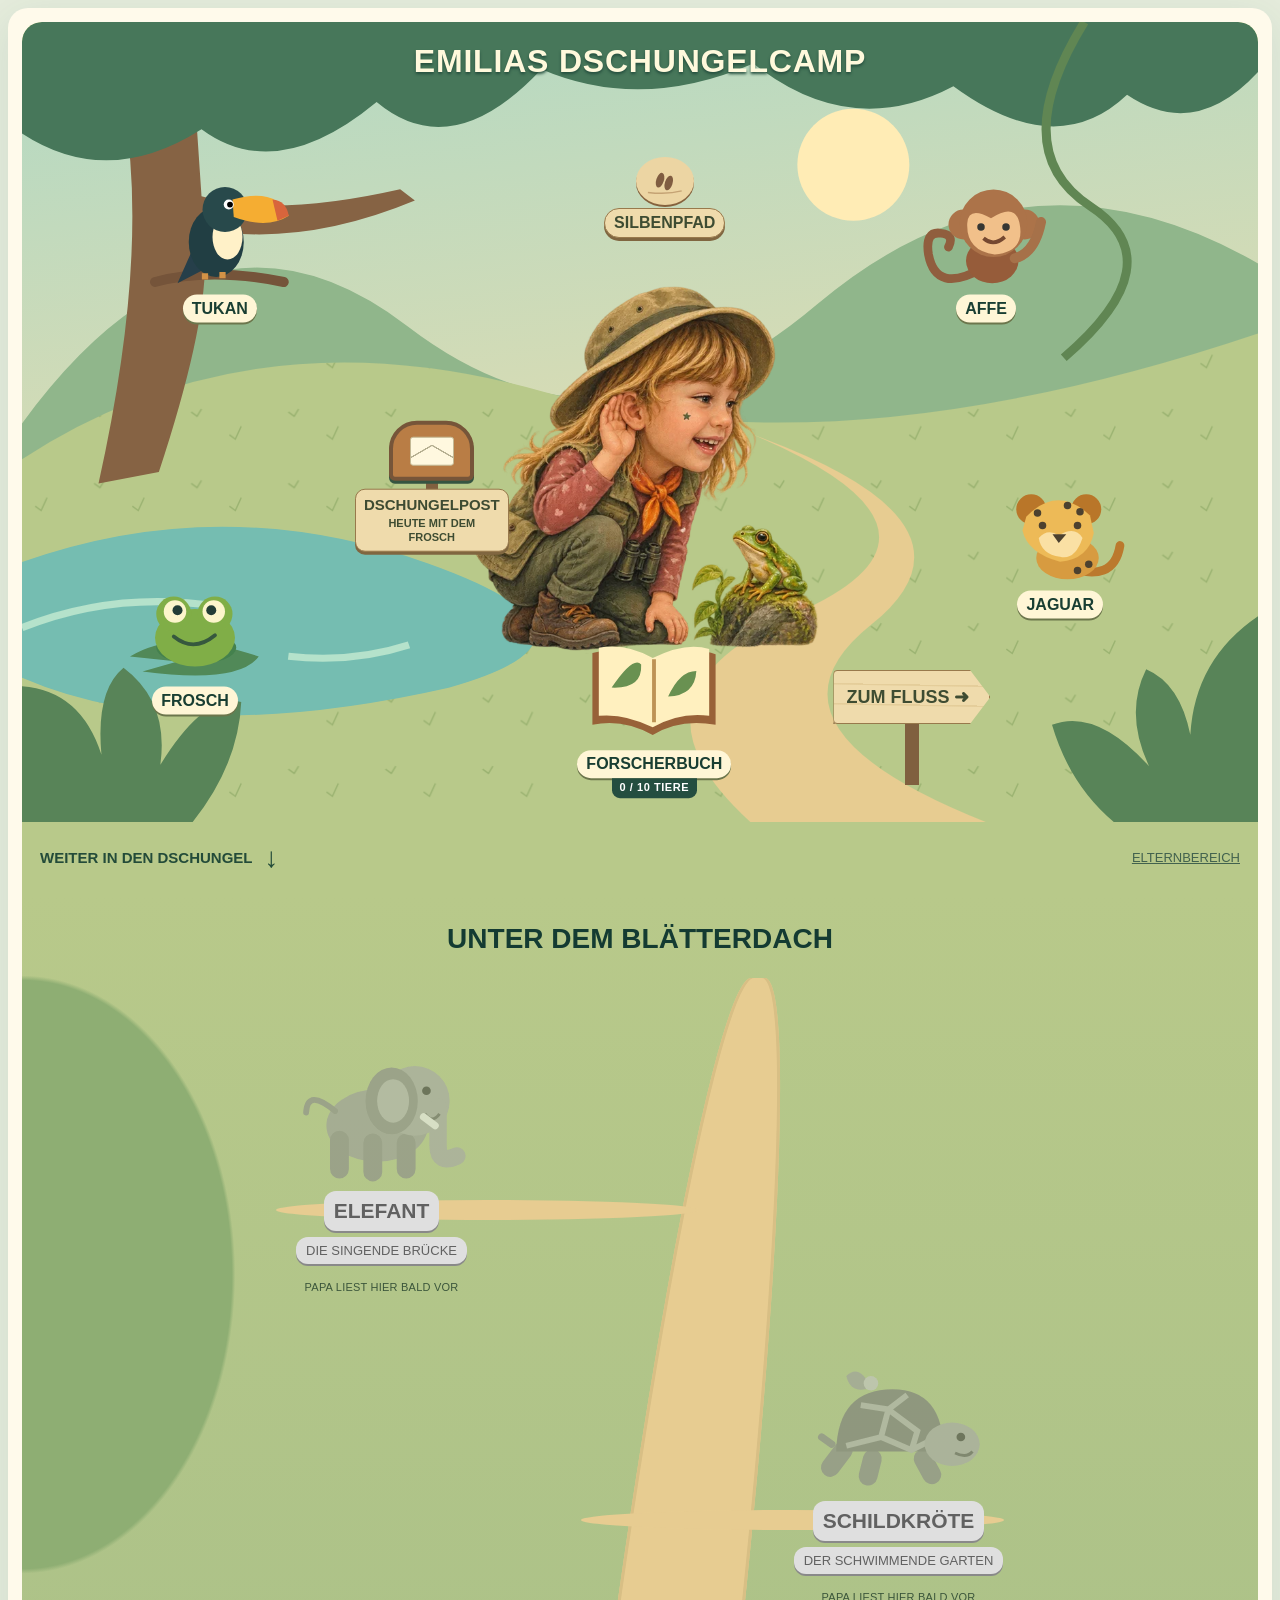
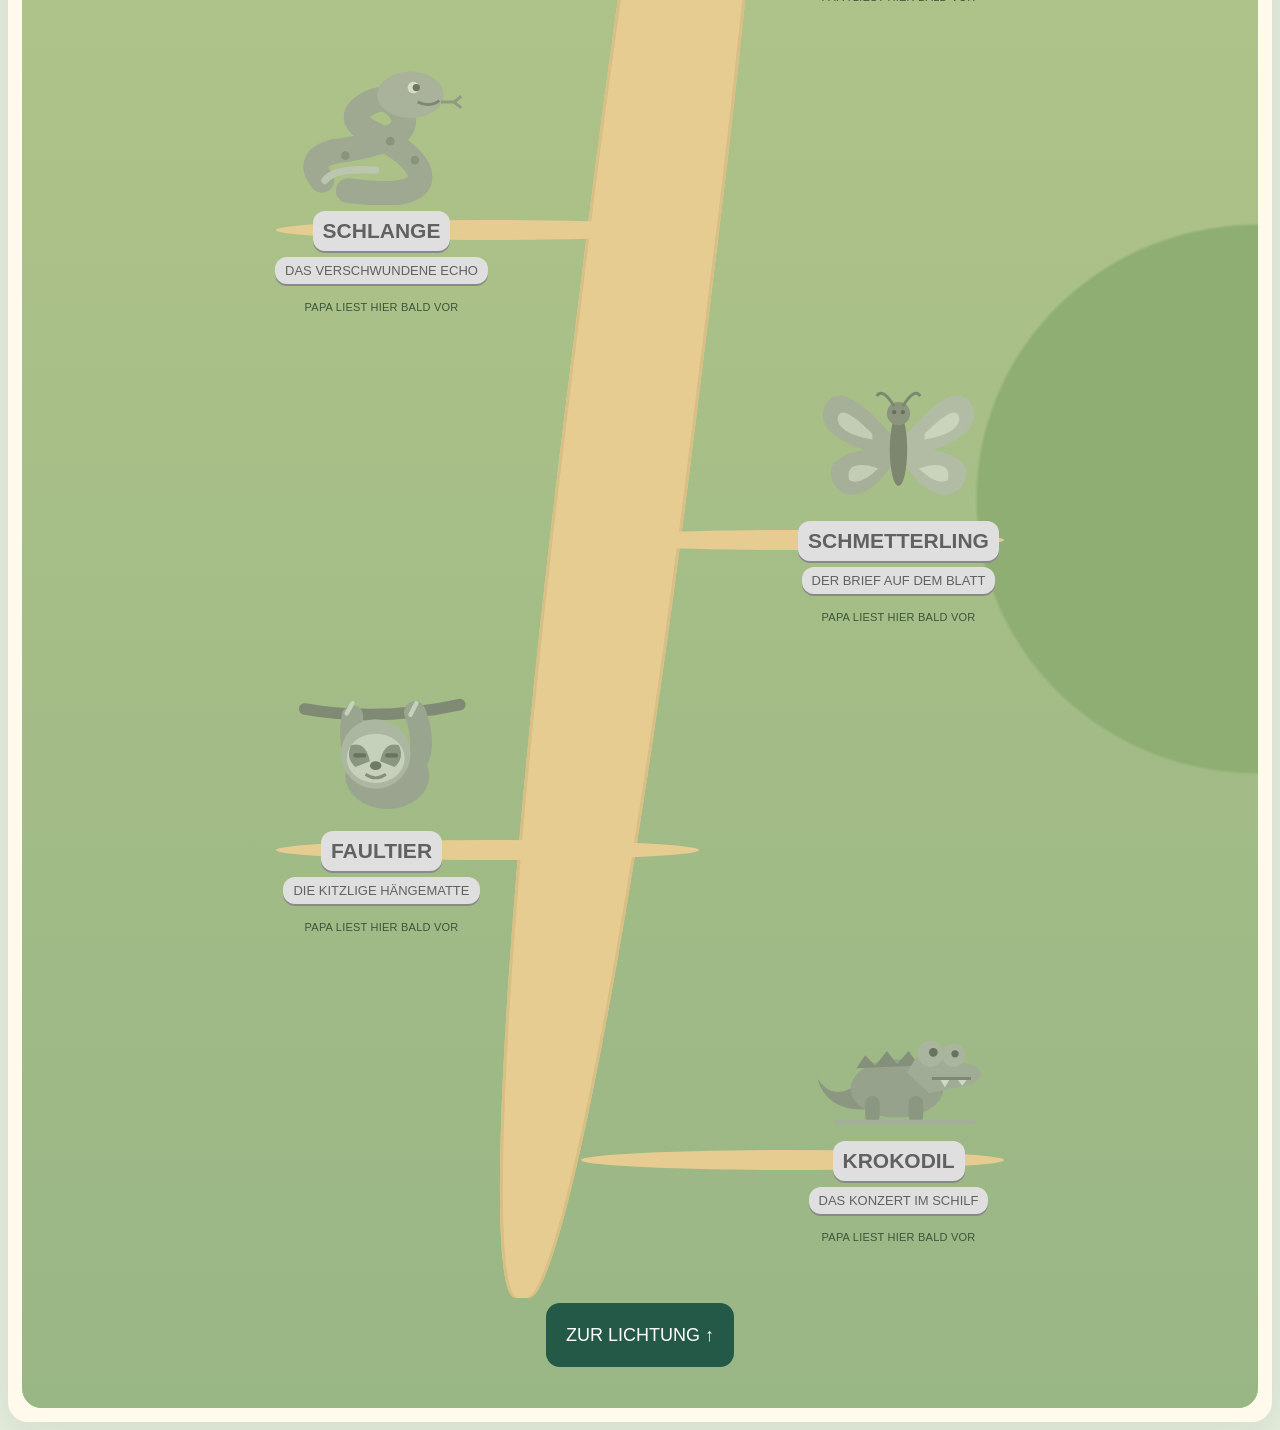
==== index.html @ bcdf30e6 "Lagerfeuer-Kino mit drei Animationsszenen Datengetriebene SVG-Szenen-Engine (kino.js) mit MAMA, MIMI" ====
<!doctype html><html lang="de-CH"><meta charset="utf-8"><meta name="viewport" content="width=device-width,initial-scale=1"><link rel="manifest" href="manifest.webmanifest"><meta name="apple-mobile-web-app-capable" content="yes"><meta name="theme-color" content="#e5ecdc"><link rel="stylesheet" href="homescreen.css"><title>EMILIAS DSCHUNGELCAMP</title><link rel="stylesheet" href="camp.css"><link rel="stylesheet" href="lichtung.css"><link rel="stylesheet" href="fluss.css"><link rel="stylesheet" href="ipad.css"><link rel="stylesheet" href="silbenpfad.css"><link rel="stylesheet" href="startszene.css"><link rel="stylesheet" href="dschungelpfad.css"><link rel="stylesheet" href="kino.css"><main><header><button id="homeLink"><span aria-hidden="true" class="home-icon">⌂</span> Lichtung</button></header>
<section id="home"><div class="clearing"><h1>Emilias Dschungelcamp</h1><button id="dailyInvite" class="post-invite place post-place" hidden><span class="postbox" aria-hidden="true"><i></i></span><span><strong>Dschungelpost</strong><small id="dailyLabel"></small></span></button><button class="place river-place" id="riverLink" aria-label="Das Geheimnis am Fluss"><span>Zum Fluss <b aria-hidden="true">➜</b></span></button><button class="place werkstatt" id="practiceLink"><svg class="animal" aria-hidden="true" viewBox="0 0 120 100"><use href="art/fund.svg#spur"/></svg><span>SILBENPFAD</span></button><aside role="img" aria-label="Emilia auf der Lichtung"></aside><button class="place tukan" id="missionLink"><svg class="animal" aria-hidden="true" viewBox="0 0 120 100"><use href="art/animals.svg#tukan"/></svg><span>TUKAN</span></button><button class="place frosch" id="frogLink"><svg class="animal" aria-hidden="true" viewBox="0 0 120 100"><use href="art/animals.svg#frosch"/></svg><span>FROSCH</span></button><button class="place affe" id="monkeyLink"><svg class="animal" aria-hidden="true" viewBox="0 0 120 100"><use href="art/animals.svg#affe"/></svg><span>AFFE</span></button><button class="place jaguar" id="catLink"><svg class="animal" aria-hidden="true" viewBox="0 0 120 100"><use href="art/animals.svg#jaguar"/></svg><span>JAGUAR</span></button><button class="place buch" id="bookLink"><svg class="animal" aria-hidden="true" viewBox="0 0 120 100"><use href="art/animals.svg#buch"/></svg><span>FORSCHERBUCH</span><small id="bookCount">0 / 4 TIERE</small></button></div><div class="parent-tools"><a class="path-invite" href="#expeditionPath">Weiter in den Dschungel <span aria-hidden="true">↓</span></a><section id="voiceSetup" hidden aria-label="Stimme einrichten"><strong>Papas Stimme fehlt hier</strong><p>Diese Home-Bildschirm-App hat einen eigenen Speicher. Öffne den Elternbereich hier in der App und melde dich einmal als Mike an.</p><a href="eltern.html">Stimme einrichten</a></section><a class="parents" href="eltern.html">Elternbereich</a></div><section id="expeditionPath" aria-label="Dschungelpfad"><h2>Unter dem Blätterdach</h2><ol id="journeyStops"></ol><button id="journeyTop">Zur Lichtung ↑</button></section></section><section id="frog" hidden><aside aria-label="Emilia beim Frosch" role="img"></aside><small id="frogStep"></small><h1 id="frogTitle"></h1><p id="frogHint"></p><div id="frogTask"></div><div id="frogOptions"></div><button id="frogNext" disabled>Weiter</button></section><section id="book" hidden><aside role="img" aria-label="Emilia mit Forscherbuch" data-pose="book"></aside><div class="book-heading"><h1>Mein Forscherbuch</h1><p id="bookText"></p></div><h2>Meine Tierfreunde</h2><div id="finds"></div><button id="riverBook">Meine Flussfunde ›</button><button id="practiceBook">Meine Silbenfunde ›</button><button id="kinoBook">Meine Filme ›</button><h2>Am Dschungelpfad</h2><div id="journeyFinds"></div><h2>Meine Abzeichen</h2><div id="awards"></div><p id="bookGoal"></p><section class="post-album"><h2>Meine Dschungelpost</h2><p id="postTally"></p><div id="postStamps"></div></section></section>
<div id="game" hidden><aside aria-hidden="true"></aside><small id="progress"></small><h1 id="heading"></h1><p id="hint"></p><div id="task"></div><div id="options"></div><div id="nav"></div></div>
<section id="trail" hidden><div class="theatre"><aside role="img" aria-label="Emilia begleitet dich"></aside><div id="friend"></div></div><small id="trailStep"></small><h1 id="trailTitle"></h1><div id="model"></div><div id="trailChoices"></div><div id="trailTools"></div></section><section id="daily" hidden><div class="theatre"><aside aria-label="Emilia öffnet die Dschungelpost" role="img" data-pose="book"></aside><div id="postAnimal"></div></div><small>Dschungelpost</small><h1 id="postTitle"></h1><p id="postCue"></p><div id="postModel"></div><div id="postChoices"></div><div id="postActions"></div></section><section id="river" hidden><div id="riverScene"></div><h1 id="riverTitle"></h1><p id="riverHint"></p><div id="riverBoard"></div><div id="riverActions"></div></section><section id="practice" hidden><div class="companion"><aside role="img" aria-label="Emilia begleitet deinen Silbenpfad" data-pose="listen"></aside><svg class="animal" aria-hidden="true" viewBox="0 0 120 100"><use href="art/animals.svg#tukan"/></svg></div><h1 id="practiceTitle"></h1><p id="practiceHint"></p><div id="practiceTrack"></div><div id="practiceModel"></div><div id="practiceChoices"></div><div id="practiceTools"></div></section><section id="kino" hidden aria-label="Lagerfeuer-Kino"><h1 id="kinoTitle">Lagerfeuer-Kino</h1><div id="kinoStage"></div><div id="kinoControls"></div><div id="kinoPicker"></div></section><output id="newAward" hidden aria-live="polite"></output><p role="status" id="feedback"></p><button id="audioRetry" hidden><span aria-hidden="true">▶</span> Anhören</button></main>
<script>
const $=id=>document.getElementById(id), intro='Horch mal, Emilia. Im Baum sitzt ein kleiner Tukan. Magst du mit ihm spielen?', ending='Da ist er ja! Jetzt gehört der kleine Tukan in dein Forscherbuch.';
let data={clips:{},words:{ma:['Mama'],mi:['Mimi']},stickers:[]},db,stage=0,target='ma',round=0,built='',draft=null,rec=null,stream=null,player=null,token=0,busy=false;
const cards=()=>Object.fromEntries([['intro',intro],['end',ending],...Object.entries(prompts),...extraWords.map(w=>['wort-'+w,w]),...['ma','mi'].flatMap(s=>[[s,s],[s+'-slow',s],...data.words[s].map(w=>['wort-'+w,w])])]);
function msg(s=''){$('feedback').textContent=s}
function btn(id,name,act){const b=document.createElement('button');b.textContent=name;b.onclick=act;$(id).append(b)}
function stop(){
 token++;
 if(player){player.pause();player.onended=null}
 $('audioRetry').hidden=true;
 window.speechSynthesis?.cancel();
}
const prompts={listen:'Hör gut hin. Wenn der Tukan still ist, bist du sein Echo.',hunt:'Hör das Wort. Wie fängt es an?',build:'Bau den Ruf aus zwei Buchstaben. Was kommt zuerst?',trace:'Male die Spur mit dem Finger. Starte am grünen Punkt.',read:'Lies mir das Wort vor. Ich warte auf dich.',retry:'Hör noch einmal auf den Anfang.',yes:'Ja, genau. Du hast den Anfang gehört!'};
const extraWords=['REGEN','BANANE','FROSCH','Maler','Magen','Mira','Mikro'];
function play(key,source,after){
 stop();
 const active=token;
 const url=source || voice(key);
 if(!url){if(after)after();return}
 if(!player)player=new Audio();
 player.src=url;
 player.onended=()=>{if(active===token && after)after()};
 player.play().catch(()=>{
  if(active!==token)return;
  const retry=$('audioRetry');
  retry.hidden=false;
  retry.onclick=()=>play(key,source,after);
  msg('Tippe auf Anhören, um den Ton zu starten.');
 });
}
function refreshVoiceSetup(){
 const standalone=window.matchMedia('(display-mode: standalone)').matches || navigator.standalone===true;
 const available=(data.mikeKeys||[]).some(key=>data.clips[key]);
 $('voiceSetup').hidden=!standalone || available;
}

async function save(next){if(!db)throw Error('Speichern ist hier nicht verfügbar. Öffne die App in einem Browser mit lokalem Speicher.');await new Promise((ok,no)=>{const tx=db.transaction('app','readwrite');tx.objectStore('app').put(next,'family');tx.oncomplete=ok;tx.onabort=()=>no(Error('Speichern fehlgeschlagen. Prüfe den freien Speicher.'))});data=next}
function protect(fn){return async()=>{if(busy)return;busy=true;try{await fn()}catch(e){msg(e.message)}finally{busy=false}}}
function draw(){const svg=document.createElementNS('http://www.w3.org/2000/svg','svg');svg.setAttribute('viewBox','0 0 330 150');svg.setAttribute('aria-label','Spur ab dem grünen Punkt in Pfeilrichtung nachfahren');const paths={m:'M35 112 V40 L76 91 L117 40 V112',a:'M35 112 L76 40 L117 112 M51 84 H100',i:'M44 40 H88 M66 40 V112 M44 112 H88'};const letters=round%3===0?'m':round%3===1?target[1]:target;
svg.innerHTML=[...letters].map((ch,i)=>{let dx=letters.length===1?85:32+i*115;let [x,y]=ch==='i'?[44,40]:[35,112];return '<g transform="translate('+dx+' 0)"><path d="'+paths[ch]+'" fill="none" stroke="#c7cbb6" stroke-width="12" stroke-linecap="round"/><circle cx="'+x+'" cy="'+y+'" r="6" fill="#19745b"/><text x="'+(x+9)+'" y="'+(y-7)+'" font-size="19">'+(ch==='a'?'↗':ch==='m'?'↑':'→')+'</text></g>'}).join('');
let line=null;svg.onpointerdown=e=>{if(!e.isPrimary)return;svg.setPointerCapture(e.pointerId);line=document.createElementNS(svg.namespaceURI,'polyline');for(const [k,v] of Object.entries({fill:'none',stroke:'#276e56','stroke-width':5,'stroke-linecap':'round'}))line.setAttribute(k,v);svg.append(line);mark(e)};function mark(e){if(!line||!e.isPrimary)return;const p=new DOMPoint(e.clientX,e.clientY).matrixTransform(svg.getScreenCTM().inverse());line.setAttribute('points',(line.getAttribute('points')||'')+' '+p.x+','+p.y)}svg.onpointermove=mark;watchTrace(svg,unlock);svg.onpointerup=svg.onpointercancel=()=>line=null;$('task').append(svg)}
let solved=false;
function huntCard(){
  const first=target==='ma'?['Mama','Maler','Magen']:['Mimi','Mira','Mikro'];
  const other=target==='ma'?['Mimi','Mira']:['Mama','Maler'];
  const word=[first[0],first[1],other[0],first[2],other[1]][round%5];
  return {word,answer:word.slice(0,2).toLowerCase()};
}
function unlock(){for(const b of $('nav').querySelectorAll('button'))b.disabled=false}
function cue(){const keys=['intro','listen','hunt','build','trace','read','end'];
  play(keys[stage],null,()=>{if(stage===1||stage===3)play(target+'-slow');if(stage===2)play('wort-'+huntCard().word)});
}
const titles=['Der Tukan und das Echo','Ruf dem Tukan zurück','Was hörst du am Anfang?','Baue das Echo','Spuren im Sand','Lies dem Tukan vor','Dein Forscherbuch'];
function render(){resetAttempt();stop();msg();solved=false;for(const id of ['options','task','nav'])$(id).replaceChildren();built='';$('heading').textContent=titles[stage];$('progress').textContent=stage>0&&stage<6?'Station '+stage+' von 5':'';$('hint').textContent=[intro,'Hör hin. Dann bist du das Echo.','Hör das Wort. Tippe auf seinen Anfang.','Tippe die beiden Buchstaben der Reihe nach an.','Beginne beim grünen Punkt. Folge der Spur mit dem Finger.','Lies zuerst selbst. Danach kannst du vergleichen.',data.stickers.includes('Tukan')?'Dein Tukan ist eingeklebt.':'Du hast den Tukan entdeckt!'][stage];document.querySelector('#game aside').dataset.pose=stage===6?'book':stage===0||stage===2?'listen':'talk';
const hear=(key,label='Anhören')=>{if(voice(key))btn('options','◖)) '+label,()=>play(key))};
showCompanion('game','tukan',stage/6);
if(stage===0){hear('intro','Geschichte hören');if(data.stickers.includes('Tukan'))btn('options','Forscherbuch öffnen',()=>navigate('book'))}
if(stage===1){btn('options','Echo zurückgeben',()=>{showCompanion('game','tukan',0.3,true);$('task').textContent=target+' ✓';unlock()});$('task').textContent=target;hear(target+'-slow','Langsam hören');hear(target,'Tukan hören')}
if(stage===2){
  const {word,answer}=huntCard();
  const listen=()=>play('wort-'+word);
  if(voice('wort-'+word))btn('options','◖)) Wort hören',listen);else {$('task').textContent=word;$('hint').textContent='Finde den gleichen Anfang.'}
  const choices=mixed(['mi','ma']);
  for(const value of choices)btn('options',value,()=>{
    if(solved)return;
    if(value!==answer){attempt.misses++;visualHint('options',answer,2);msg('Schau: '+word.slice(0,2)+' … '+word.slice(2));play('retry',null,listen);return}
    solved=true;showCompanion('game','tukan',stage/6,true);
    $('task').textContent=word;
    msg('Du hörst «'+answer+'» am Anfang von «'+word+'».');
    play('yes');
    unlock();
  });
}
if(stage===3){hear(target);$('task').textContent='＿ ＿';for(const ch of mixed([... 'ima']))btn('options',ch,()=>{if(built.length===2)return;if(ch===target[built.length]){built+=ch;$('task').textContent=built+(built.length===1?' ＿':'');msg(built===target?'Jetzt lies beides zusammen.':'');if(built===target){unlock();play(target)}}else {visualHint('options',target[built.length],2);msg('Hör nochmals hin.')}})}
if(stage>0&&stage<6)btn('options','? Hilfe',()=>{attempt.help=true;if(stage===4){$('task').classList.add('guide');msg('Starte am Punkt.');return}if(stage===5){const w=$('task').textContent;$('task').innerHTML='';const first=document.createElement('strong');first.textContent=w.slice(0,2);$('task').append(first,document.createTextNode(w.slice(2)));return}if(stage===3){msg('Erst M. Dann '+target[1]+'.');return}const example=stage===2?huntCard().word:target;$('task').textContent=example;msg(stage===3?'Erst M. Dann '+target[1]+'.':example);if(voice(target))play(target)});
if(stage===4){draw();const glyph=round%3===0?'M':round%3===1?target[1].toUpperCase():target.toUpperCase();for(const value of mixed([glyph,glyph==='A'?'I':'A']))btn('options',value,()=>{if(value===glyph){unlock();msg('Spur gefunden.')}else visualHint('options',glyph,2)});hear(target);btn('options','Spur löschen',render)}
if(stage===5){
 const labels=['Frosch','Tukan','Affe','Jaguar'],word=labels[round%4];
 $('task').textContent=word;
 for(const label of mixed([word,labels[(round+1)%4]])){
   const pick=document.createElement('button');pick.setAttribute('aria-label',label);pick.append(picture(animals[label]));
   pick.onclick=()=>{if(label===word){unlock();showCompanion('game','tukan',1,true);msg('Gefunden!')}else{attempt.misses++;pick.classList.add('miss');msg('Versuche das andere Tier.')}};
   $('options').append(pick);
 }
 hear('wort-'+word.toUpperCase(),'Wort anhören');
 const custom=data.words[target]||[];
 if(custom.length)btn('options','Meine Lesewörter',()=>{
   const w=custom[round%custom.length];$('task').textContent=w;
   $('options').replaceChildren();$('nav').lastElementChild.disabled=true;
   for(const value of mixed(['ma','mi']))btn('options',value,()=>{if(value===w.slice(0,2).toLowerCase()){unlock();msg('Anfang gefunden.')}else visualHint('options',w.slice(0,2),2)});
   if(!['ma','mi'].includes(w.slice(0,2).toLowerCase())){btn('options','Mitgelesen',unlock)}
   hear('wort-'+w,'Wort anhören');
 });
}
if(stage===6){btn('options','▤ Forscherbuch',()=>navigate('book'));hear('end','Geschichte hören');if(!data.stickers.includes('Tukan'))btn('options','Tukan einkleben',protect(async()=>{await recordStep('Tukan',5);navigate('book')}));for(const w of ['ma','mi'])btn('nav','Neue Runde mit '+w,()=>{stage=1;target=w;round=0;render();play(w+'-slow')});return}
if(stage===4||stage===5)btn('options',stage===4?'Andere Spur':'Anderes Wort',()=>{round++;render()});
if(stage>0)btn('nav','↻ Nochmals',()=>{
  render();
  if(stage===2)play('wort-'+huntCard().word);
  if(stage===1||stage===3)play(target+'-slow');
});
if(stage===2)btn('options','Anderes Wort',()=>{round++;render();cue()});
btn('nav',stage===0?'➜ Zum Tukan':'➜ Weiter',protect(async()=>{if(stage>0)await recordStep('Tukan',stage);stage++;round=0;render();cue()}));
if(stage>0)$('nav').lastElementChild.disabled=true;
}
function navigate(page){
 if(rec)return;
 stop();msg();stopFire();if(window.stopKino)stopKino();
 if(page!=='book')$('newAward').hidden=true;
 $('homeLink').parentElement.hidden=page==='home';
 for(const id of ['home','book','game','frog','trail','daily','river','practice','kino'])$(id).hidden=id!==page;
 if(page==='game'){stage=0;round=0;target='ma';render()}
 if(page==='frog'){frogIndex=0;showFrog()}
 if(page==='book'){showFinds();showPostAlbum();showJourneyFinds()}
 if(page==='home' && postReady)refreshPost();
 if(page==='home')renderJourney();

 window.scrollTo(0,0);
}
$('frogLink').onclick=()=>navigate('frog');
$('missionLink').onclick=()=>navigate('game');
$('bookLink').onclick=()=>navigate('book');
$('homeLink').onclick=()=>navigate('home');

const frogWords=[
 {word:'REGEN',parts:['RE','GEN'],other:'LA'},
 {word:'BANANE',parts:['BA','NA','NE'],other:'MO'},
 {word:'FROSCH',parts:['FROSCH'],other:'FISCH'}
];
let frogIndex=0;
function showFrog(){resetAttempt();
 stop();msg();showCompanion('frog','frosch',frogIndex/5);const entry=frogWords[Math.floor(frogIndex/2)],building=frogIndex%2===1;
 $('frogStep').textContent='Teich '+(Math.floor(frogIndex/2)+1)+' von 3';
 $('frogTitle').textContent=building?'Baue das Wort':'Klatsche mit Emilia';
 $('frogHint').textContent=building?'Tippe die Silben der Reihe nach an.':'Sag das Wort. Klatsche jede Silbe. Wie oft klatschst du?';
 $('frogOptions').replaceChildren();$('frogTask').textContent=entry.word;
 $('frogNext').disabled=true;$('frogNext').textContent=frogIndex===5?'✓ Frosch einkleben':'➜ Weiter';
 const hear=()=>play('wort-'+entry.word);
 if(voice('wort-'+entry.word))btn('frogOptions','◖)) Anhören',hear);
 btn('frogOptions','? Hilfe',()=>{attempt.help=true;msg(entry.parts.join(' · '));$('frogTask').textContent=entry.parts.join(' · ')});btn('frogOptions','↻ Nochmals',showFrog);
 let placed=0,hops=0;
 function done(){showCompanion('frog','frosch',(frogIndex+1)/6,true);msg('Geschafft! '+entry.parts.join(' · '));$('frogNext').disabled=false}
 if(!building){

 btn('frogOptions','♩ Klatschen',()=>{
   if(!$('frogNext').disabled||hops>=entry.parts.length)return;
   hops++;$('frogTask').textContent=entry.parts.slice(0,hops).join(' · ')+(' ○'.repeat(entry.parts.length-hops));
   showCompanion('frog','frosch',(frogIndex+hops/entry.parts.length)/6,true);
   if(hops===entry.parts.length)msg('Wie viele?');
 });
}
const choices=building?[entry.other,...entry.parts.slice().reverse()]:['1','2','3'];
 for(const choice of mixed(choices))btn('frogOptions',choice,()=>{
 if(!$('frogNext').disabled)return;
 if(!building){if(hops===entry.parts.length && Number(choice)===hops)done();else {visualHint('frogOptions',hops<entry.parts.length?'♩ Klatschen':String(hops),2);msg('Klatsche mit: '+entry.parts.join(' · '))}return}
 if(choice!==entry.parts[placed]){visualHint('frogOptions',entry.parts[placed],2);msg('Schau auf den nächsten Teil von '+entry.word+'.');return}
 placed++;$('frogTask').textContent=entry.parts.slice(0,placed).join(' · ')+' '+entry.parts.slice(placed).map(()=> '＿').join(' ');
 if(placed===entry.parts.length)done();
 });
}
$('frogNext').onclick=protect(async()=>{
 await recordStep('Frosch',frogIndex+1);
 if(frogIndex<5){frogIndex++;showFrog();return}
 navigate('book');
});
async function init(){try{db=await new Promise((ok,no)=>{const r=indexedDB.open('emilia-leserunde',1);r.onupgradeneeded=()=>r.result.createObjectStore('app');r.onsuccess=()=>ok(r.result);r.onerror=no});const saved=await new Promise((ok,no)=>{const r=db.transaction('app').objectStore('app').get('family');r.onsuccess=()=>ok(r.result);r.onerror=no});if(saved)data=saved;await refreshJourney();refreshVoiceSetup();navigate('home')}catch{refreshVoiceSetup();navigate('home');msg('Üben ist möglich. Der lokale Speicher ist hier gesperrt.')}}
</script><script src="abenteuer.js"></script><script src="fluss.js"></script><script src="tiergeschichten.js"></script><script src="silbenpfad.js"></script><script src="dschungelpfad.js"></script><script src="kino-sfx.js"></script><script src="kino.js"></script><script src="dschungelpost.js"></script></html>
---- homescreen.css ----
.parent-tools {
  text-align: left;
}
#voiceSetup {
  background: #fff0c8;
  color: #244d3d;
  border: 2px solid #b28c4c;
  border-radius: 14px;
  padding: 12px;
  margin: 12px 0;
  font-size: 14px;
}
#voiceSetup p {
  margin: 8px 0;
}
#voiceSetup a {
  display: inline-flex;
  align-items: center;
  min-height: 48px;
  padding: 8px 12px;
  background: #245947;
  color: white;
  border-radius: 10px;
  text-decoration: none;
  font-weight: bold;
}
#audioRetry {
  display: block;
  margin: 12px auto;
}
---- camp.css ----
*{box-sizing:border-box}body{background:#eeeedd;color:#193c31;font:20px system-ui;margin:0;padding:20px}main{max-width:730px;background:#fffdf1;margin:auto;border-radius:26px;padding:clamp(18px,5vw,44px);text-align:center}header{font:bold 15px Georgia;color:#38654b}aside{height:145px;width:148px;margin:12px auto;background-image:url([data-uri]);background-size:contain;background-position:center;background-repeat:no-repeat}h1{font: bold clamp(28px,5vw,40px) Georgia;margin:10px}button{font:inherit;color:#fff;background:#245947;border:0;border-radius:14px;padding:12px 20px;margin:5px;cursor:pointer}button:focus-visible{outline:4px solid #bb6600}#task{font-size:42px}canvas{width:min(100%,400px);height:auto;background:#f7f3dc;border-radius:15px;touch-action:none}p{margin:14px 0}#feedback{min-height:1.5em;font-size:17px}
body{background:#dee8d5}main{box-shadow:0 10px 45px #17493418}header{display:flex;align-items:center;justify-content:space-between;text-align:left}header button,.secondary{background:#e4ebda;color:#193c31;font-size:16px}aside{height:190px;width:195px}h1{margin-bottom:18px}button{min-height:48px}small{letter-spacing:.05em}#task{font-family:Georgia,serif}svg{width:min(100%,440px);height:auto;touch-action:none;background:#f5f1df;border-radius:18px}section{text-align:left}label{display:block;margin:16px 0 5px}input,select{font:inherit;padding:9px;max-width:100%}details{margin:18px 0}summary{cursor:pointer;padding:10px}audio{max-width:100%}[hidden]{display:none!important}
button:disabled{opacity:.42;cursor:default}#task strong{color:#127454}#options button{background:#fffaf0;color:#194c3a;border:2px solid #96ab8a}#options{padding:.4em}#nav button:first-child:not(:only-child){background:#dce8ce;color:#214631}#task:not(:empty){margin:12px auto;font-size:clamp(40px,8vw,64px)}#feedback{font-weight:600}#progress{color:#37633f}
:root{--ink:#143b32;--leaf:#205946;--paper:#fff9e9}body{background:#e9ede1;font:18px/1.5 Verdana,Arial,sans-serif;text-transform:uppercase;color:var(--ink)}main{max-width:920px;padding:clamp(16px,4vw,40px)}header,h1,#task,button,select,input{font-family:Verdana,Arial,sans-serif;text-transform:uppercase}header{gap:8px;border-bottom:1px solid #cbd3c1;padding-bottom:12px;flex-wrap:wrap}header button{margin:0;font-size:14px}h1{line-height:1.08;letter-spacing:.035em}#task,#options button{letter-spacing:.08em}#home{text-align:left}.hero{display:flex;align-items:center;gap:clamp(12px,4vw,42px);background:#e5ecd4;border-radius:25px;padding:clamp(12px,4vw,32px);margin:22px 0}.hero aside{flex:0 0 42%;height:auto;aspect-ratio:1;margin:0;background-position:left center}.hero h1{font-size:clamp(28px,5vw,52px);margin:8px 0}.hero p{max-width:23em}.routes{display:grid;grid-template-columns:repeat(auto-fit,minmax(min(100%,220px),1fr));gap:14px}.routes button{text-align:left;margin:0;padding:20px;line-height:1.4}.routes small{display:block;font-weight:normal;margin-top:8px;font-size:14px}.avatar-small{width:112px;height:110px;margin:8px auto}.routes button:nth-child(2){background:#805528}.routes button:last-child{background:#dce7d6;color:#193c31}button:focus-visible,a:focus-visible{outline:4px solid #bf6500}#studio select{width:100%}#game #task{font-weight:600}#game #options button{font-weight:600} @media(max-width:500px){body{padding:8px}.hero{flex-direction:column;align-items:flex-start}.hero aside{width:58%;flex:auto;align-self:center}.hero h1{font-size:32px}}
aside[data-pose=talk]{background-image:url([data-uri])}aside[data-pose=book]{background-image:url([data-uri])}#home{container-type:inline-size}.hero>div{min-width:0}.hero h1{font-size:clamp(24px,5cqi,44px);overflow-wrap:anywhere}.hero aside{background-position:center}@container(max-width:660px){.hero{flex-direction:column;align-items:flex-start}.hero aside{flex:none;width:min(60%,215px);align-self:center}}.hero{display:grid;grid-template-columns:minmax(100px,1fr) minmax(14em,1.3fr)}.hero aside{width:100%}.hero h1{font-size:clamp(20px,4.4cqi,40px);overflow-wrap:normal}.hero h1 span{display:block;white-space:nowrap}@container(max-width:660px){.hero{display:grid;grid-template-columns:minmax(0,1fr)}.hero aside{width:min(60%,200px);justify-self:center}}@container(max-width:330px){.hero{padding:10px}.hero h1{font-size:clamp(16px,7cqi,22px)}}
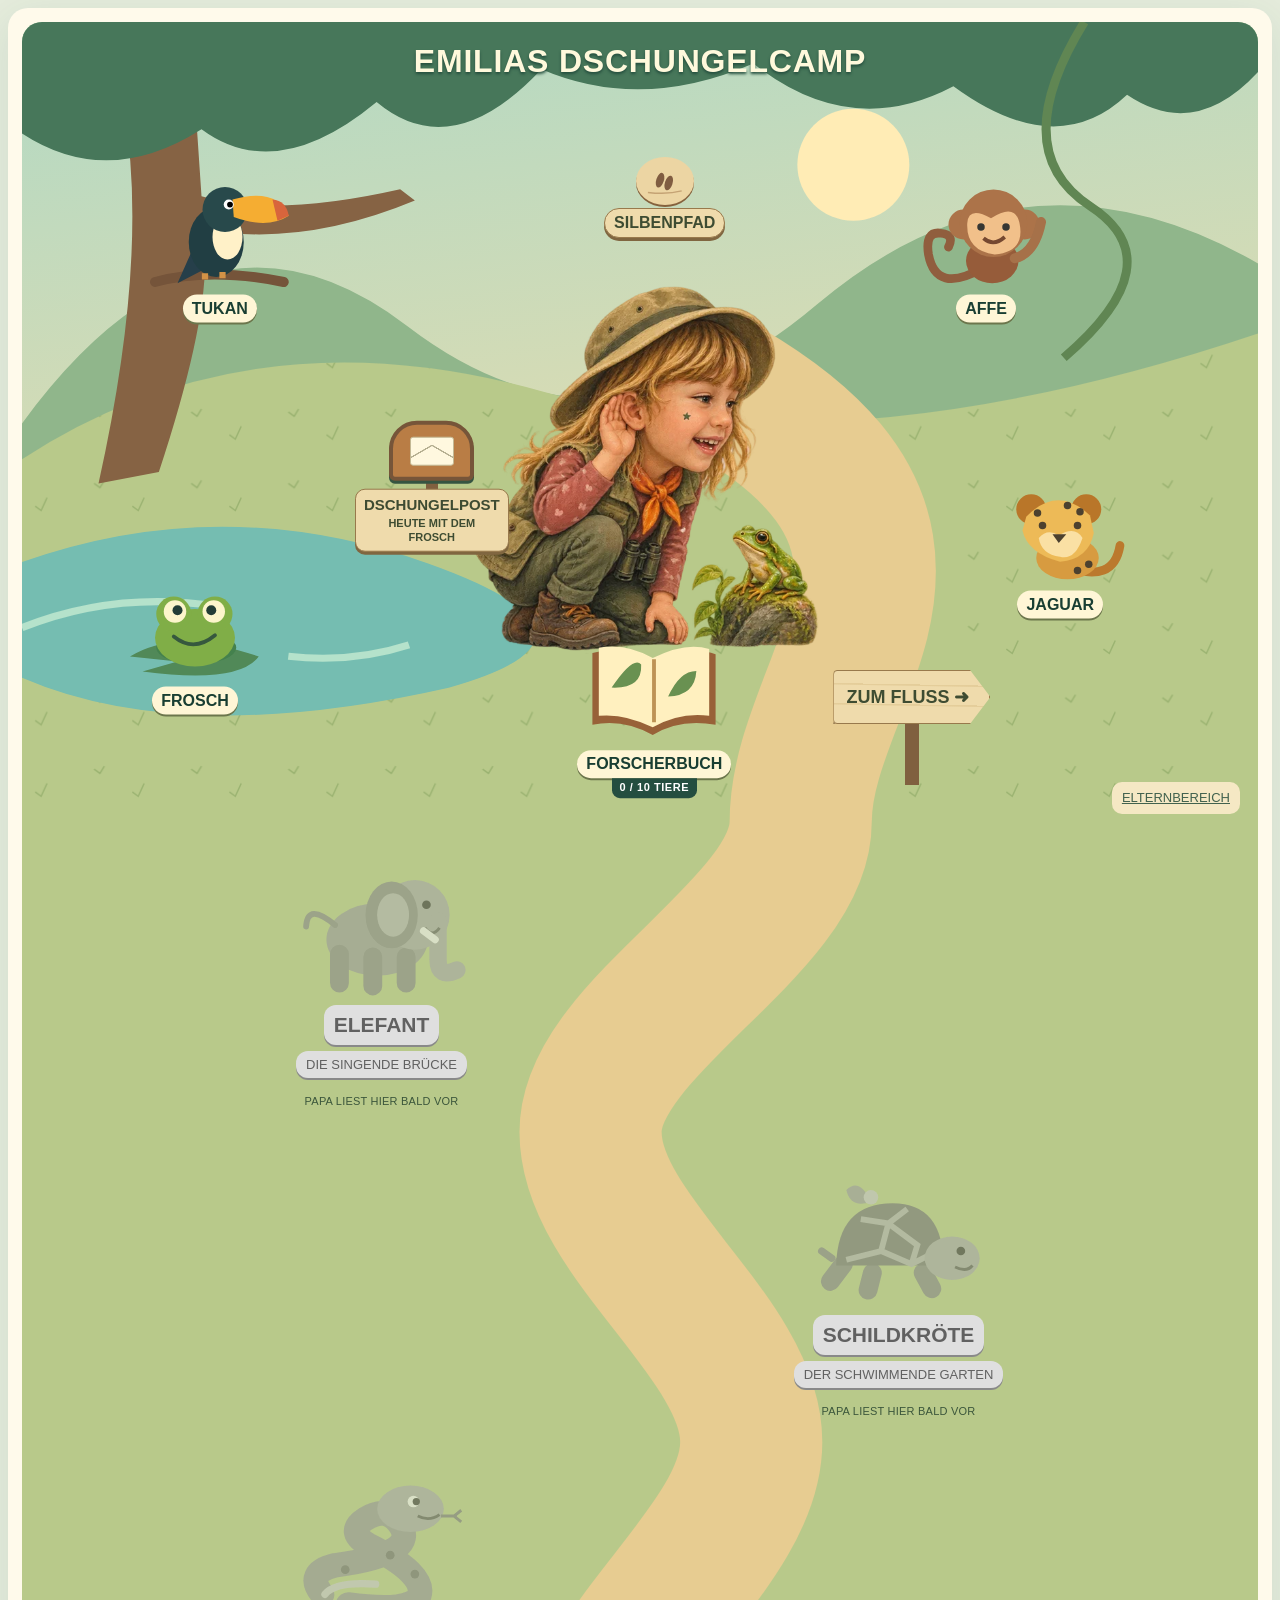
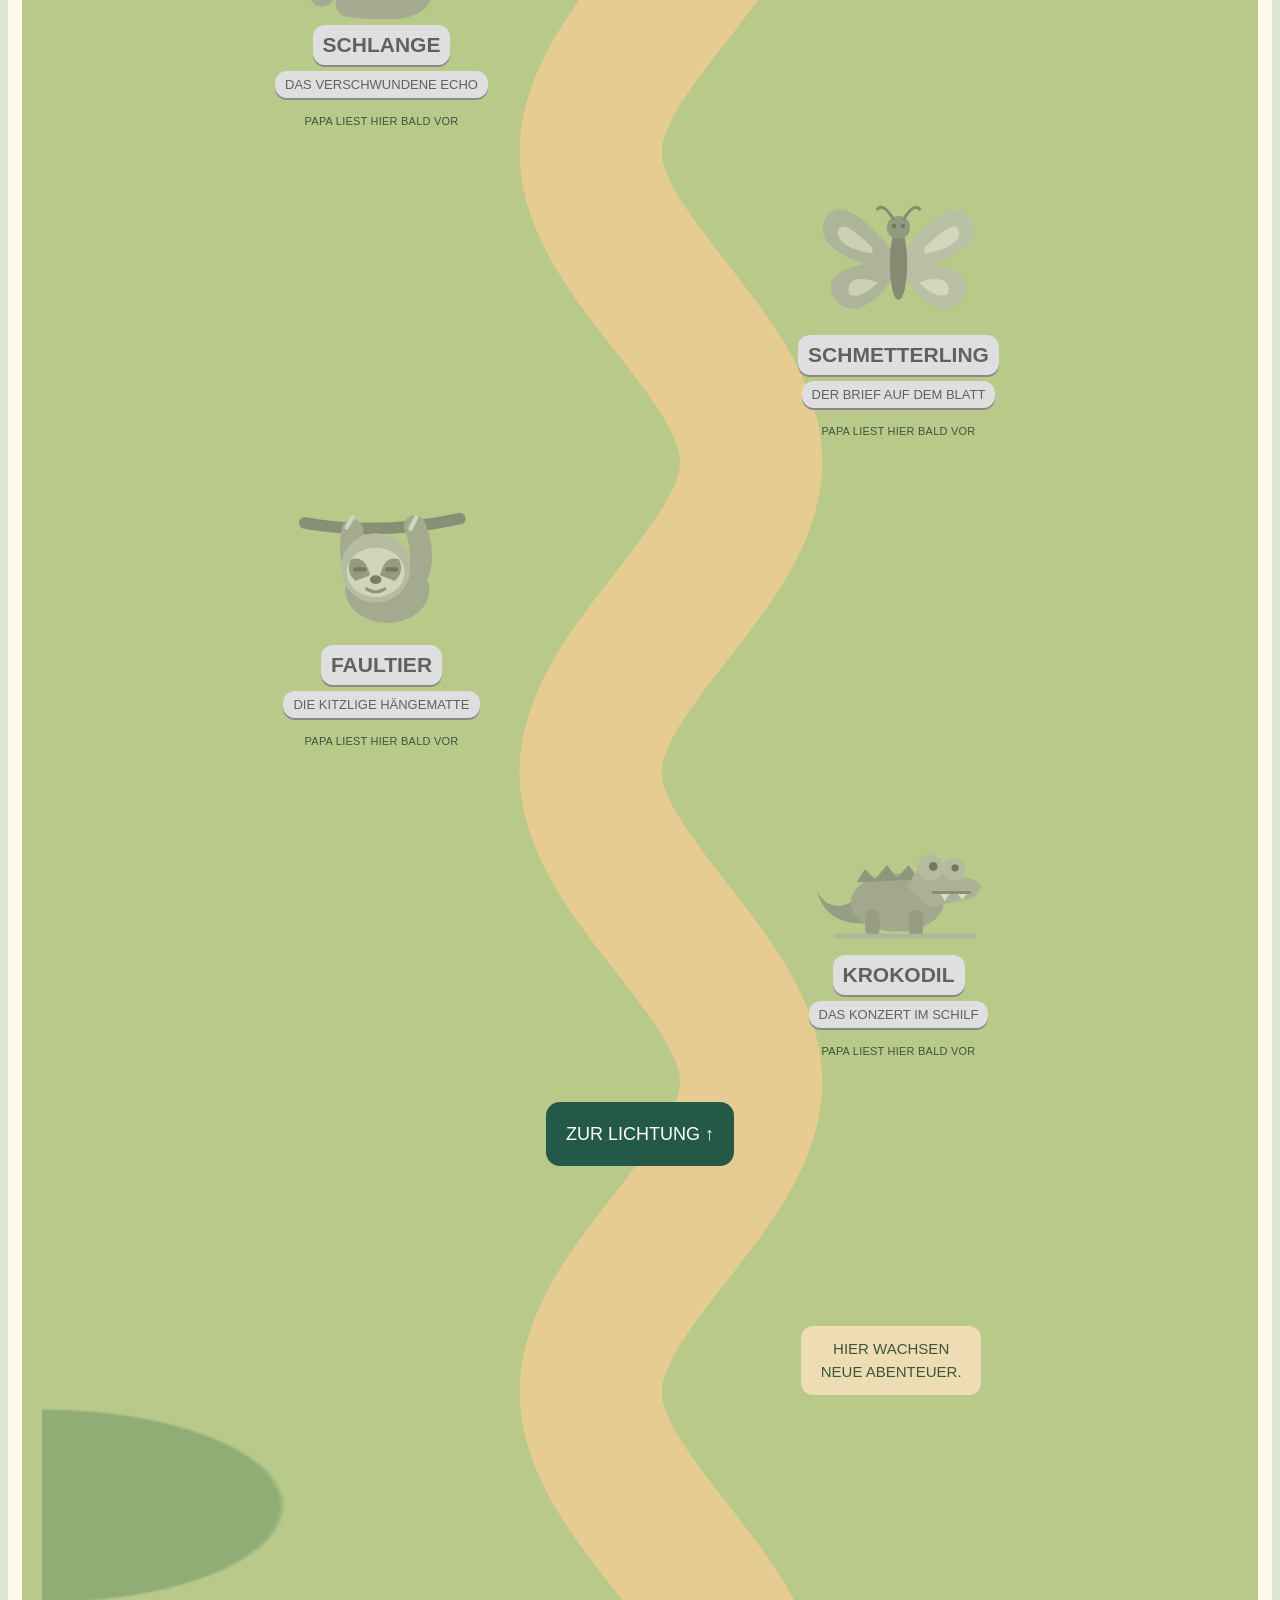
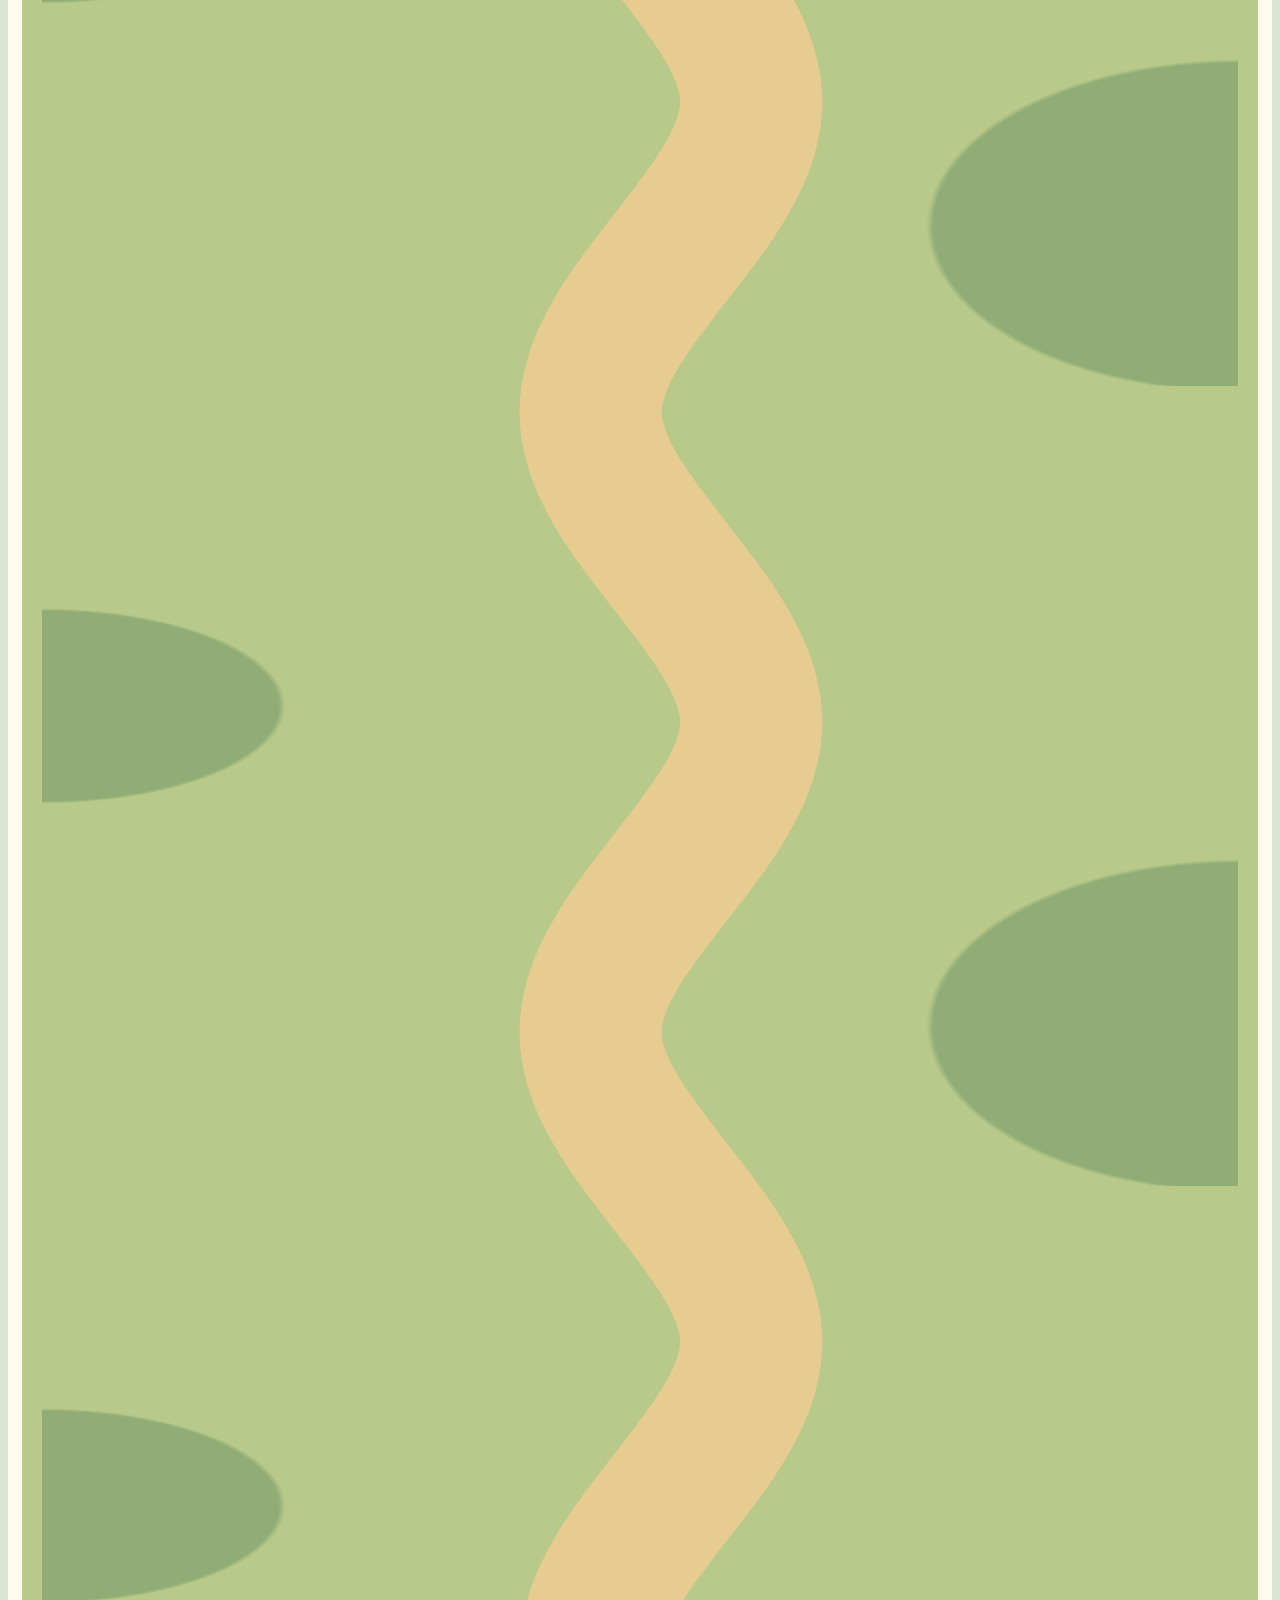
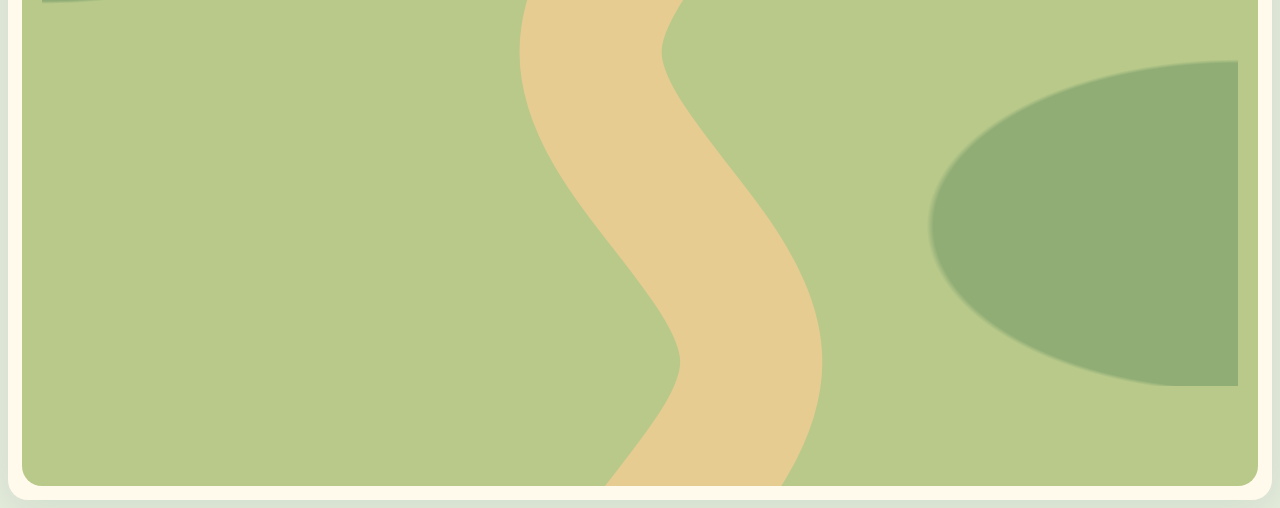
==== commit fece925f: "Lichtung und Tierstationen durch einen endlos wachsenden Pfad verbinden" ====
--- a/index.html
+++ b/index.html
@@ -1,7 +1,7 @@
-<!doctype html><html lang="de-CH"><meta charset="utf-8"><meta name="viewport" content="width=device-width,initial-scale=1"><link rel="manifest" href="manifest.webmanifest"><meta name="apple-mobile-web-app-capable" content="yes"><meta name="theme-color" content="#e5ecdc"><link rel="stylesheet" href="homescreen.css"><title>EMILIAS DSCHUNGELCAMP</title><link rel="stylesheet" href="camp.css"><link rel="stylesheet" href="lichtung.css"><link rel="stylesheet" href="fluss.css"><link rel="stylesheet" href="ipad.css"><link rel="stylesheet" href="silbenpfad.css"><link rel="stylesheet" href="startszene.css"><link rel="stylesheet" href="dschungelpfad.css"><link rel="stylesheet" href="kino.css"><main><header><button id="homeLink"><span aria-hidden="true" class="home-icon">⌂</span> Lichtung</button></header>
-<section id="home"><div class="clearing"><h1>Emilias Dschungelcamp</h1><button id="dailyInvite" class="post-invite place post-place" hidden><span class="postbox" aria-hidden="true"><i></i></span><span><strong>Dschungelpost</strong><small id="dailyLabel"></small></span></button><button class="place river-place" id="riverLink" aria-label="Das Geheimnis am Fluss"><span>Zum Fluss <b aria-hidden="true">➜</b></span></button><button class="place werkstatt" id="practiceLink"><svg class="animal" aria-hidden="true" viewBox="0 0 120 100"><use href="art/fund.svg#spur"/></svg><span>SILBENPFAD</span></button><aside role="img" aria-label="Emilia auf der Lichtung"></aside><button class="place tukan" id="missionLink"><svg class="animal" aria-hidden="true" viewBox="0 0 120 100"><use href="art/animals.svg#tukan"/></svg><span>TUKAN</span></button><button class="place frosch" id="frogLink"><svg class="animal" aria-hidden="true" viewBox="0 0 120 100"><use href="art/animals.svg#frosch"/></svg><span>FROSCH</span></button><button class="place affe" id="monkeyLink"><svg class="animal" aria-hidden="true" viewBox="0 0 120 100"><use href="art/animals.svg#affe"/></svg><span>AFFE</span></button><button class="place jaguar" id="catLink"><svg class="animal" aria-hidden="true" viewBox="0 0 120 100"><use href="art/animals.svg#jaguar"/></svg><span>JAGUAR</span></button><button class="place buch" id="bookLink"><svg class="animal" aria-hidden="true" viewBox="0 0 120 100"><use href="art/animals.svg#buch"/></svg><span>FORSCHERBUCH</span><small id="bookCount">0 / 4 TIERE</small></button></div><div class="parent-tools"><a class="path-invite" href="#expeditionPath">Weiter in den Dschungel <span aria-hidden="true">↓</span></a><section id="voiceSetup" hidden aria-label="Stimme einrichten"><strong>Papas Stimme fehlt hier</strong><p>Diese Home-Bildschirm-App hat einen eigenen Speicher. Öffne den Elternbereich hier in der App und melde dich einmal als Mike an.</p><a href="eltern.html">Stimme einrichten</a></section><a class="parents" href="eltern.html">Elternbereich</a></div><section id="expeditionPath" aria-label="Dschungelpfad"><h2>Unter dem Blätterdach</h2><ol id="journeyStops"></ol><button id="journeyTop">Zur Lichtung ↑</button></section></section><section id="frog" hidden><aside aria-label="Emilia beim Frosch" role="img"></aside><small id="frogStep"></small><h1 id="frogTitle"></h1><p id="frogHint"></p><div id="frogTask"></div><div id="frogOptions"></div><button id="frogNext" disabled>Weiter</button></section><section id="book" hidden><aside role="img" aria-label="Emilia mit Forscherbuch" data-pose="book"></aside><div class="book-heading"><h1>Mein Forscherbuch</h1><p id="bookText"></p></div><h2>Meine Tierfreunde</h2><div id="finds"></div><button id="riverBook">Meine Flussfunde ›</button><button id="practiceBook">Meine Silbenfunde ›</button><button id="kinoBook">Meine Filme ›</button><h2>Am Dschungelpfad</h2><div id="journeyFinds"></div><h2>Meine Abzeichen</h2><div id="awards"></div><p id="bookGoal"></p><section class="post-album"><h2>Meine Dschungelpost</h2><p id="postTally"></p><div id="postStamps"></div></section></section>
+<!doctype html><html lang="de-CH"><meta charset="utf-8"><meta name="viewport" content="width=device-width,initial-scale=1"><link rel="manifest" href="manifest.webmanifest"><meta name="apple-mobile-web-app-capable" content="yes"><meta name="theme-color" content="#e5ecdc"><link rel="stylesheet" href="homescreen.css"><title>EMILIAS DSCHUNGELCAMP</title><link rel="stylesheet" href="camp.css"><link rel="stylesheet" href="lichtung.css"><link rel="stylesheet" href="fluss.css"><link rel="stylesheet" href="ipad.css"><link rel="stylesheet" href="silbenpfad.css"><link rel="stylesheet" href="startszene.css"><link rel="stylesheet" href="dschungelpfad.css"><main><header><button id="homeLink"><span aria-hidden="true" class="home-icon">⌂</span> Lichtung</button></header>
+<section id="home"><div class="clearing"><h1>Emilias Dschungelcamp</h1><button id="dailyInvite" class="post-invite place post-place" hidden><span class="postbox" aria-hidden="true"><i></i></span><span><strong>Dschungelpost</strong><small id="dailyLabel"></small></span></button><button class="place river-place" id="riverLink" aria-label="Das Geheimnis am Fluss"><span>Zum Fluss <b aria-hidden="true">➜</b></span></button><button class="place werkstatt" id="practiceLink"><svg class="animal" aria-hidden="true" viewBox="0 0 120 100"><use href="art/fund.svg#spur"/></svg><span>SILBENPFAD</span></button><aside role="img" aria-label="Emilia auf der Lichtung"></aside><button class="place tukan" id="missionLink"><svg class="animal" aria-hidden="true" viewBox="0 0 120 100"><use href="art/animals.svg#tukan"/></svg><span>TUKAN</span></button><button class="place frosch" id="frogLink"><svg class="animal" aria-hidden="true" viewBox="0 0 120 100"><use href="art/animals.svg#frosch"/></svg><span>FROSCH</span></button><button class="place affe" id="monkeyLink"><svg class="animal" aria-hidden="true" viewBox="0 0 120 100"><use href="art/animals.svg#affe"/></svg><span>AFFE</span></button><button class="place jaguar" id="catLink"><svg class="animal" aria-hidden="true" viewBox="0 0 120 100"><use href="art/animals.svg#jaguar"/></svg><span>JAGUAR</span></button><button class="place buch" id="bookLink"><svg class="animal" aria-hidden="true" viewBox="0 0 120 100"><use href="art/animals.svg#buch"/></svg><span>FORSCHERBUCH</span><small id="bookCount">0 / 4 TIERE</small></button><div class="parent-tools"><a class="path-invite" href="#expeditionPath">Weiter in den Dschungel <span aria-hidden="true">↓</span></a><section id="voiceSetup" hidden aria-label="Stimme einrichten"><strong>Papas Stimme fehlt hier</strong><p>Diese Home-Bildschirm-App hat einen eigenen Speicher. Öffne den Elternbereich hier in der App und melde dich einmal als Mike an.</p><a href="eltern.html">Stimme einrichten</a></section><a class="parents" href="eltern.html">Elternbereich</a></div></div><section id="expeditionPath" aria-label="Dschungelpfad"><h2>Unter dem Blätterdach</h2><ol id="journeyStops"></ol><button id="journeyTop">Zur Lichtung ↑</button><div id="journeyBeyond"><p>Hier wachsen neue Abenteuer.</p><div id="journeyHorizon" aria-hidden="true"></div></div></section></section><section id="frog" hidden><aside aria-label="Emilia beim Frosch" role="img"></aside><small id="frogStep"></small><h1 id="frogTitle"></h1><p id="frogHint"></p><div id="frogTask"></div><div id="frogOptions"></div><button id="frogNext" disabled>Weiter</button></section><section id="book" hidden><aside role="img" aria-label="Emilia mit Forscherbuch" data-pose="book"></aside><div class="book-heading"><h1>Mein Forscherbuch</h1><p id="bookText"></p></div><h2>Meine Tierfreunde</h2><div id="finds"></div><button id="riverBook">Meine Flussfunde ›</button><button id="practiceBook">Meine Silbenfunde ›</button><h2>Am Dschungelpfad</h2><div id="journeyFinds"></div><h2>Meine Abzeichen</h2><div id="awards"></div><p id="bookGoal"></p><section class="post-album"><h2>Meine Dschungelpost</h2><p id="postTally"></p><div id="postStamps"></div></section></section>
 <div id="game" hidden><aside aria-hidden="true"></aside><small id="progress"></small><h1 id="heading"></h1><p id="hint"></p><div id="task"></div><div id="options"></div><div id="nav"></div></div>
-<section id="trail" hidden><div class="theatre"><aside role="img" aria-label="Emilia begleitet dich"></aside><div id="friend"></div></div><small id="trailStep"></small><h1 id="trailTitle"></h1><div id="model"></div><div id="trailChoices"></div><div id="trailTools"></div></section><section id="daily" hidden><div class="theatre"><aside aria-label="Emilia öffnet die Dschungelpost" role="img" data-pose="book"></aside><div id="postAnimal"></div></div><small>Dschungelpost</small><h1 id="postTitle"></h1><p id="postCue"></p><div id="postModel"></div><div id="postChoices"></div><div id="postActions"></div></section><section id="river" hidden><div id="riverScene"></div><h1 id="riverTitle"></h1><p id="riverHint"></p><div id="riverBoard"></div><div id="riverActions"></div></section><section id="practice" hidden><div class="companion"><aside role="img" aria-label="Emilia begleitet deinen Silbenpfad" data-pose="listen"></aside><svg class="animal" aria-hidden="true" viewBox="0 0 120 100"><use href="art/animals.svg#tukan"/></svg></div><h1 id="practiceTitle"></h1><p id="practiceHint"></p><div id="practiceTrack"></div><div id="practiceModel"></div><div id="practiceChoices"></div><div id="practiceTools"></div></section><section id="kino" hidden aria-label="Lagerfeuer-Kino"><h1 id="kinoTitle">Lagerfeuer-Kino</h1><div id="kinoStage"></div><div id="kinoControls"></div><div id="kinoPicker"></div></section><output id="newAward" hidden aria-live="polite"></output><p role="status" id="feedback"></p><button id="audioRetry" hidden><span aria-hidden="true">▶</span> Anhören</button></main>
+<section id="trail" hidden><div class="theatre"><aside role="img" aria-label="Emilia begleitet dich"></aside><div id="friend"></div></div><small id="trailStep"></small><h1 id="trailTitle"></h1><div id="model"></div><div id="trailChoices"></div><div id="trailTools"></div></section><section id="daily" hidden><div class="theatre"><aside aria-label="Emilia öffnet die Dschungelpost" role="img" data-pose="book"></aside><div id="postAnimal"></div></div><small>Dschungelpost</small><h1 id="postTitle"></h1><p id="postCue"></p><div id="postModel"></div><div id="postChoices"></div><div id="postActions"></div></section><section id="river" hidden><div id="riverScene"></div><h1 id="riverTitle"></h1><p id="riverHint"></p><div id="riverBoard"></div><div id="riverActions"></div></section><section id="practice" hidden><div class="companion"><aside role="img" aria-label="Emilia begleitet deinen Silbenpfad" data-pose="listen"></aside><svg class="animal" aria-hidden="true" viewBox="0 0 120 100"><use href="art/animals.svg#tukan"/></svg></div><h1 id="practiceTitle"></h1><p id="practiceHint"></p><div id="practiceTrack"></div><div id="practiceModel"></div><div id="practiceChoices"></div><div id="practiceTools"></div></section><output id="newAward" hidden aria-live="polite"></output><p role="status" id="feedback"></p><button id="audioRetry" hidden><span aria-hidden="true">▶</span> Anhören</button></main>
 <script>
 const $=id=>document.getElementById(id), intro='Horch mal, Emilia. Im Baum sitzt ein kleiner Tukan. Magst du mit ihm spielen?', ending='Da ist er ja! Jetzt gehört der kleine Tukan in dein Forscherbuch.';
 let data={clips:{},words:{ma:['Mama'],mi:['Mimi']},stickers:[]},db,stage=0,target='ma',round=0,built='',draft=null,rec=null,stream=null,player=null,token=0,busy=false;
@@ -109,10 +109,10 @@
 }
 function navigate(page){
  if(rec)return;
- stop();msg();stopFire();if(window.stopKino)stopKino();
+ stop();msg();stopFire();
  if(page!=='book')$('newAward').hidden=true;
  $('homeLink').parentElement.hidden=page==='home';
- for(const id of ['home','book','game','frog','trail','daily','river','practice','kino'])$(id).hidden=id!==page;
+ for(const id of ['home','book','game','frog','trail','daily','river','practice'])$(id).hidden=id!==page;
  if(page==='game'){stage=0;round=0;target='ma';render()}
  if(page==='frog'){frogIndex=0;showFrog()}
  if(page==='book'){showFinds();showPostAlbum();showJourneyFinds()}
@@ -168,4 +168,4 @@
  navigate('book');
 });
 async function init(){try{db=await new Promise((ok,no)=>{const r=indexedDB.open('emilia-leserunde',1);r.onupgradeneeded=()=>r.result.createObjectStore('app');r.onsuccess=()=>ok(r.result);r.onerror=no});const saved=await new Promise((ok,no)=>{const r=db.transaction('app').objectStore('app').get('family');r.onsuccess=()=>ok(r.result);r.onerror=no});if(saved)data=saved;await refreshJourney();refreshVoiceSetup();navigate('home')}catch{refreshVoiceSetup();navigate('home');msg('Üben ist möglich. Der lokale Speicher ist hier gesperrt.')}}
-</script><script src="abenteuer.js"></script><script src="fluss.js"></script><script src="tiergeschichten.js"></script><script src="silbenpfad.js"></script><script src="dschungelpfad.js"></script><script src="kino-sfx.js"></script><script src="kino.js"></script><script src="dschungelpost.js"></script></html>+</script><script src="abenteuer.js"></script><script src="fluss.js"></script><script src="tiergeschichten.js"></script><script src="silbenpfad.js"></script><script src="dschungelpfad.js"></script><script src="dschungelpost.js"></script></html>
--- a/dschungelpfad.css
+++ b/dschungelpfad.css
@@ -1,69 +1,104 @@
 #home {
+  position: relative;
   background: #b8c98a;
   border-radius: 20px;
   overflow: hidden;
 }
 #home .clearing {
   border-radius: 20px 20px 0 0;
+  background: transparent;
+  isolation: auto;
+  z-index: 1;
+}
+#home::before {
+  content: "";
+  position: absolute;
+  inset: 0 0 auto;
+  height: var(--clearing-height, 100svh);
+  background: url(art/pfadlichtung.svg) center/100% 100% no-repeat;
+  pointer-events: none;
 }
 #home .parent-tools {
+  position: absolute;
+  bottom: 0;
+  left: 0;
+  right: 0;
   display: flex;
-  align-items: center;
-  justify-content: space-between;
-  flex-wrap: wrap;
-  gap: 8px;
-  padding: 12px 18px;
+  align-items: end;
+  justify-content: end;
+  gap: 12px;
+  padding: 8px 18px;
+}
+#home .parents {
+  background: #f5e8c4;
+  border-radius: 10px;
+  padding: 4px 10px;
 }
 #voiceSetup {
-  flex-basis: 100%;
-  order: 2;
+  max-width: 75%;
 }
 .path-invite {
-  display: inline-flex;
-  align-items: center;
-  gap: 12px;
-  min-height: 48px;
-  color: #234b39;
-  font-weight: bold;
-  font-size: 15px;
-  text-decoration: none;
-}
-.path-invite span {
-  font-size: 28px;
+  display: none;
 }
 #expeditionPath {
   position: relative;
+  z-index: 1;
   text-align: center;
-  padding: 24px 20px 36px;
-  background:
-    radial-gradient(ellipse at 0 18%, #8eae73 0 12%, transparent 12.2%),
-    radial-gradient(ellipse at 100% 57%, #8eae73 0 16%, transparent 16.2%),
-    linear-gradient(#b8c98a, #99b685);
+  padding: 0 20px;
+  background: transparent;
 }
 #expeditionPath h2 {
-  font-size: clamp(20px, 3vw, 28px);
-  margin: 0 0 18px;
+  position: absolute;
+  width: 1px;
+  height: 1px;
+  overflow: hidden;
+  clip-path: inset(50%);
 }
 #journeyStops {
   position: relative;
   max-width: 940px;
   margin: auto;
-  padding: 30px 0;
+  padding: 0;
   list-style: none;
 }
-#journeyStops::before {
-  content: "";
-  position: absolute;
-  left: 43%;
-  top: 0;
+#continuousPath {
+  background: transparent;
+  border-radius: 0;
+  touch-action: auto;
+  position: absolute;
+  inset: 0;
+  width: 100%;
+  height: 100%;
+  pointer-events: none;
+  overflow: hidden;
+}
+#journeyBeyond {
+  position: relative;
+  min-height: 900px;
+  background: radial-gradient(ellipse at 0 40%, #90ad76 0 14%, transparent 14.4%),
+    radial-gradient(ellipse at 100% 80%, #90ad76 0 18%, transparent 18.4%);
+  background-size: 100% 800px;
+}
+#journeyBeyond p {
+  display: inline-block;
+  margin-top: 140px;
+  margin-left: 42%;
+  max-width: 180px;
+  padding: 12px;
+  background: #eeddb4;
+  border-radius: 12px;
+  color: #3b563b;
+  font-size: 15px;
+}
+#journeyHorizon {
+  position: absolute;
   bottom: 0;
-  width: 14%;
-  border-radius: 45%;
-  background: #e7cc91;
-  transform: skewX(-7deg);
-  box-shadow:
-    inset 3px 0 #d8bf85,
-    inset -3px 0 #d8bf85;
+  height: 20px;
+  width: 100%;
+}
+#journeyTop {
+  position: relative;
+  margin: 20px auto;
 }
 .journey-stop {
   position: relative;
@@ -82,21 +117,6 @@
 #journeyStops .journey-stop:nth-child(even) {
   margin-left: auto;
   margin-right: 0;
-}
-#journeyStops .journey-stop::before {
-  content: "";
-  position: absolute;
-  left: 25%;
-  right: -25%;
-  top: 62%;
-  height: 20px;
-  border-radius: 50%;
-  background: #e7cc91;
-  z-index: 0;
-}
-#journeyStops .journey-stop:nth-child(even)::before {
-  left: -25%;
-  right: 25%;
 }
 .journey-stop button {
   position: relative;
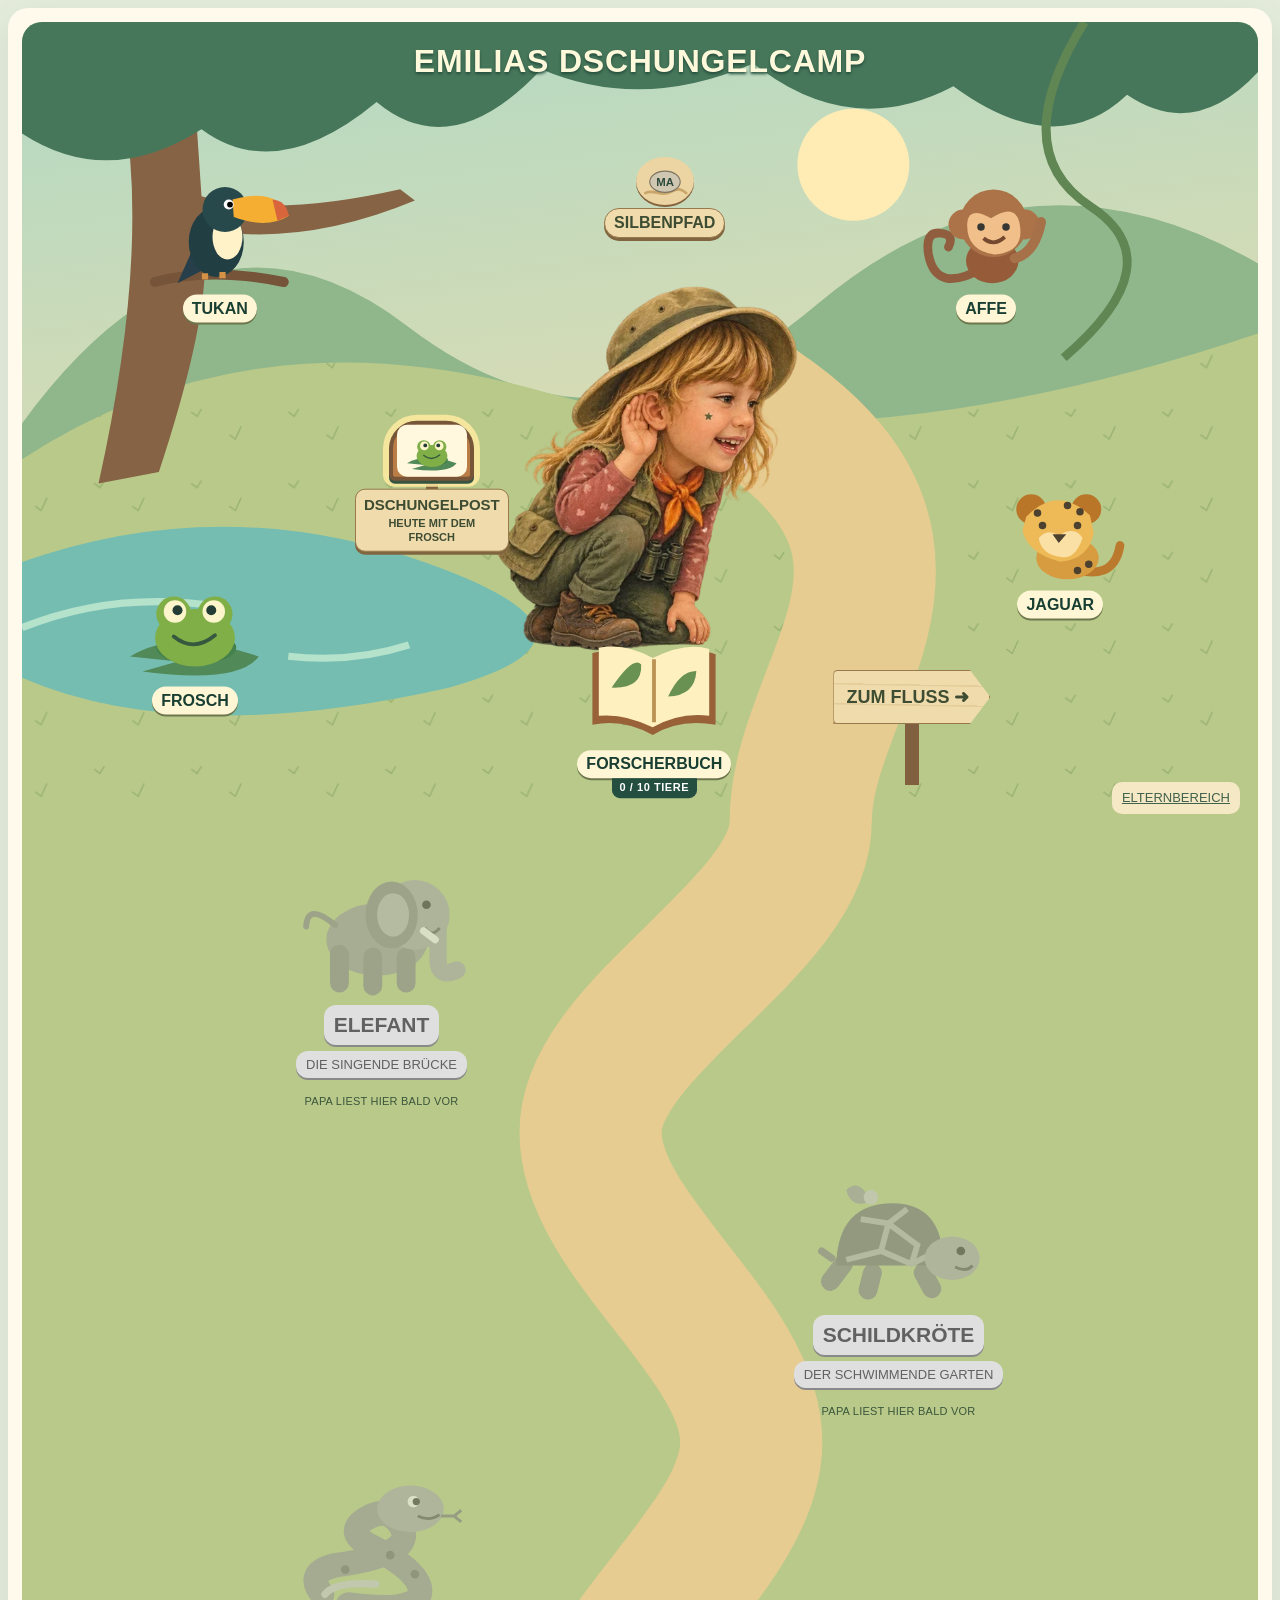
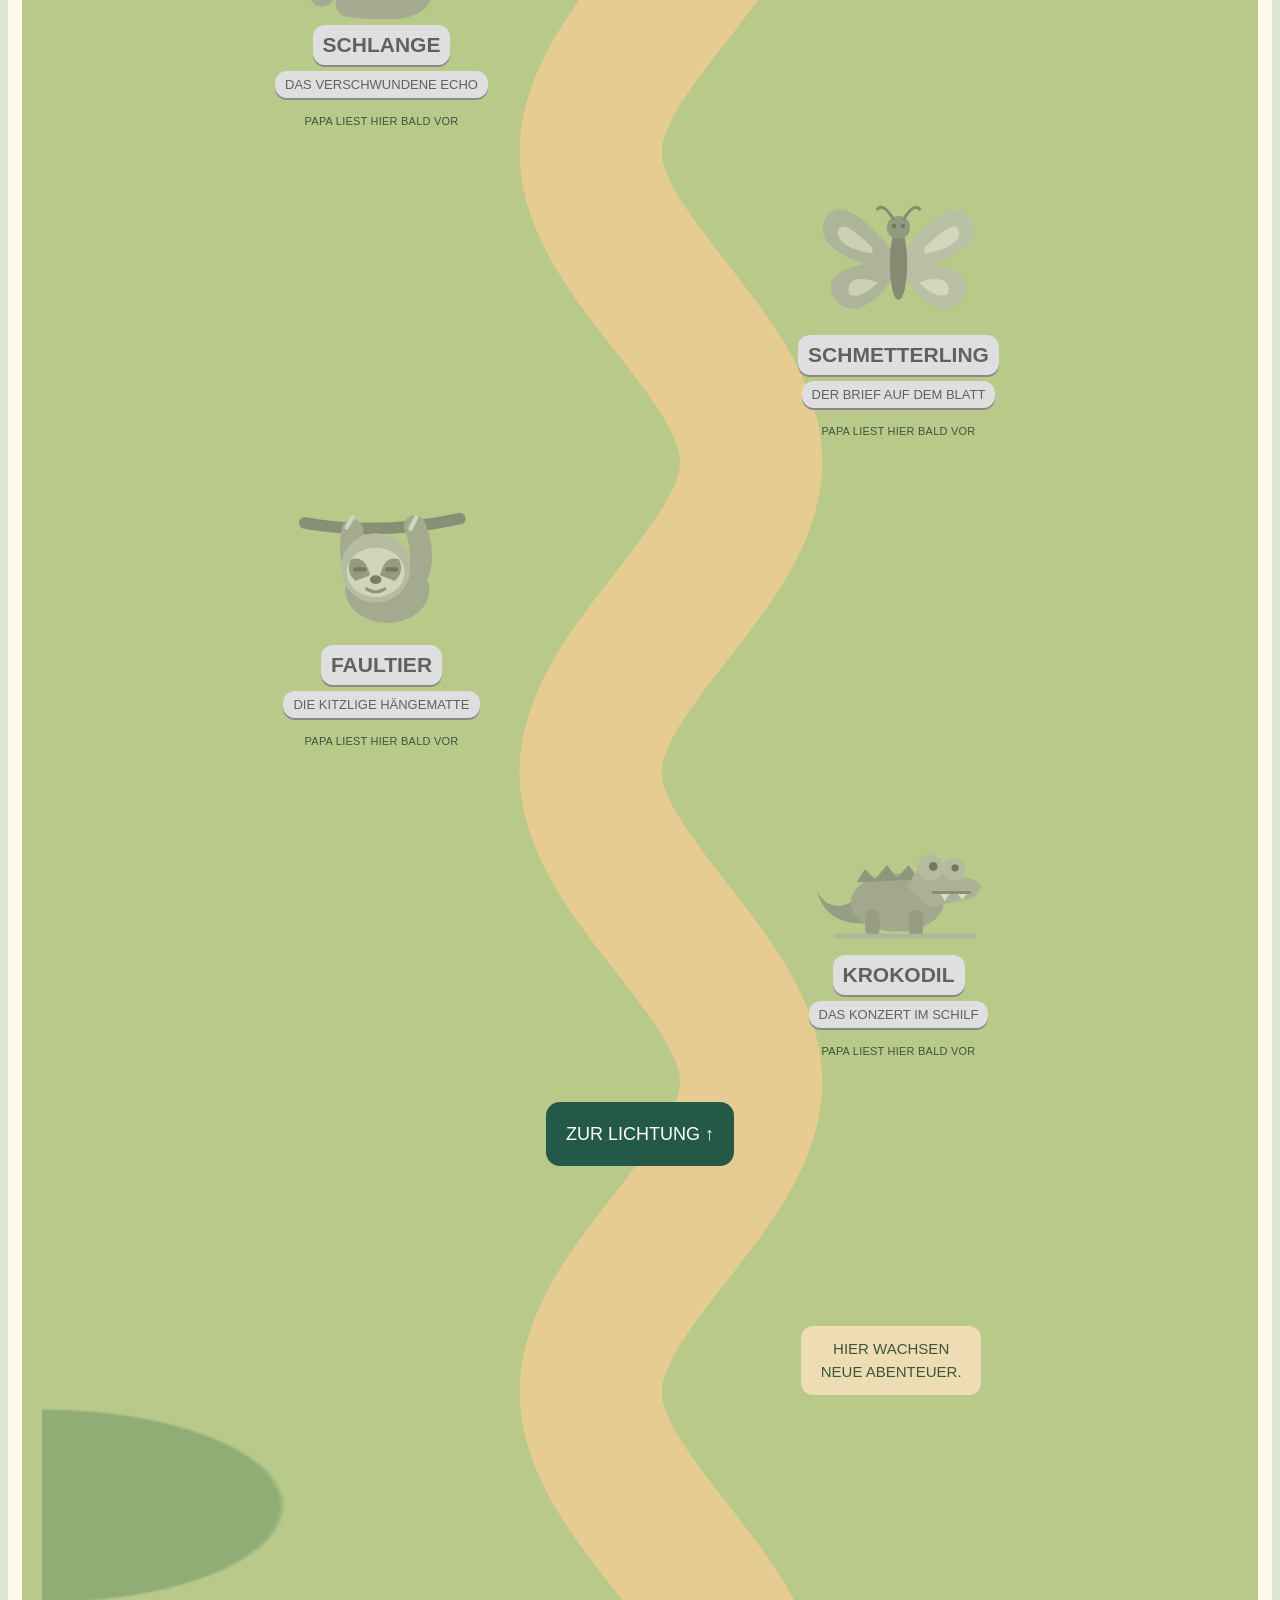
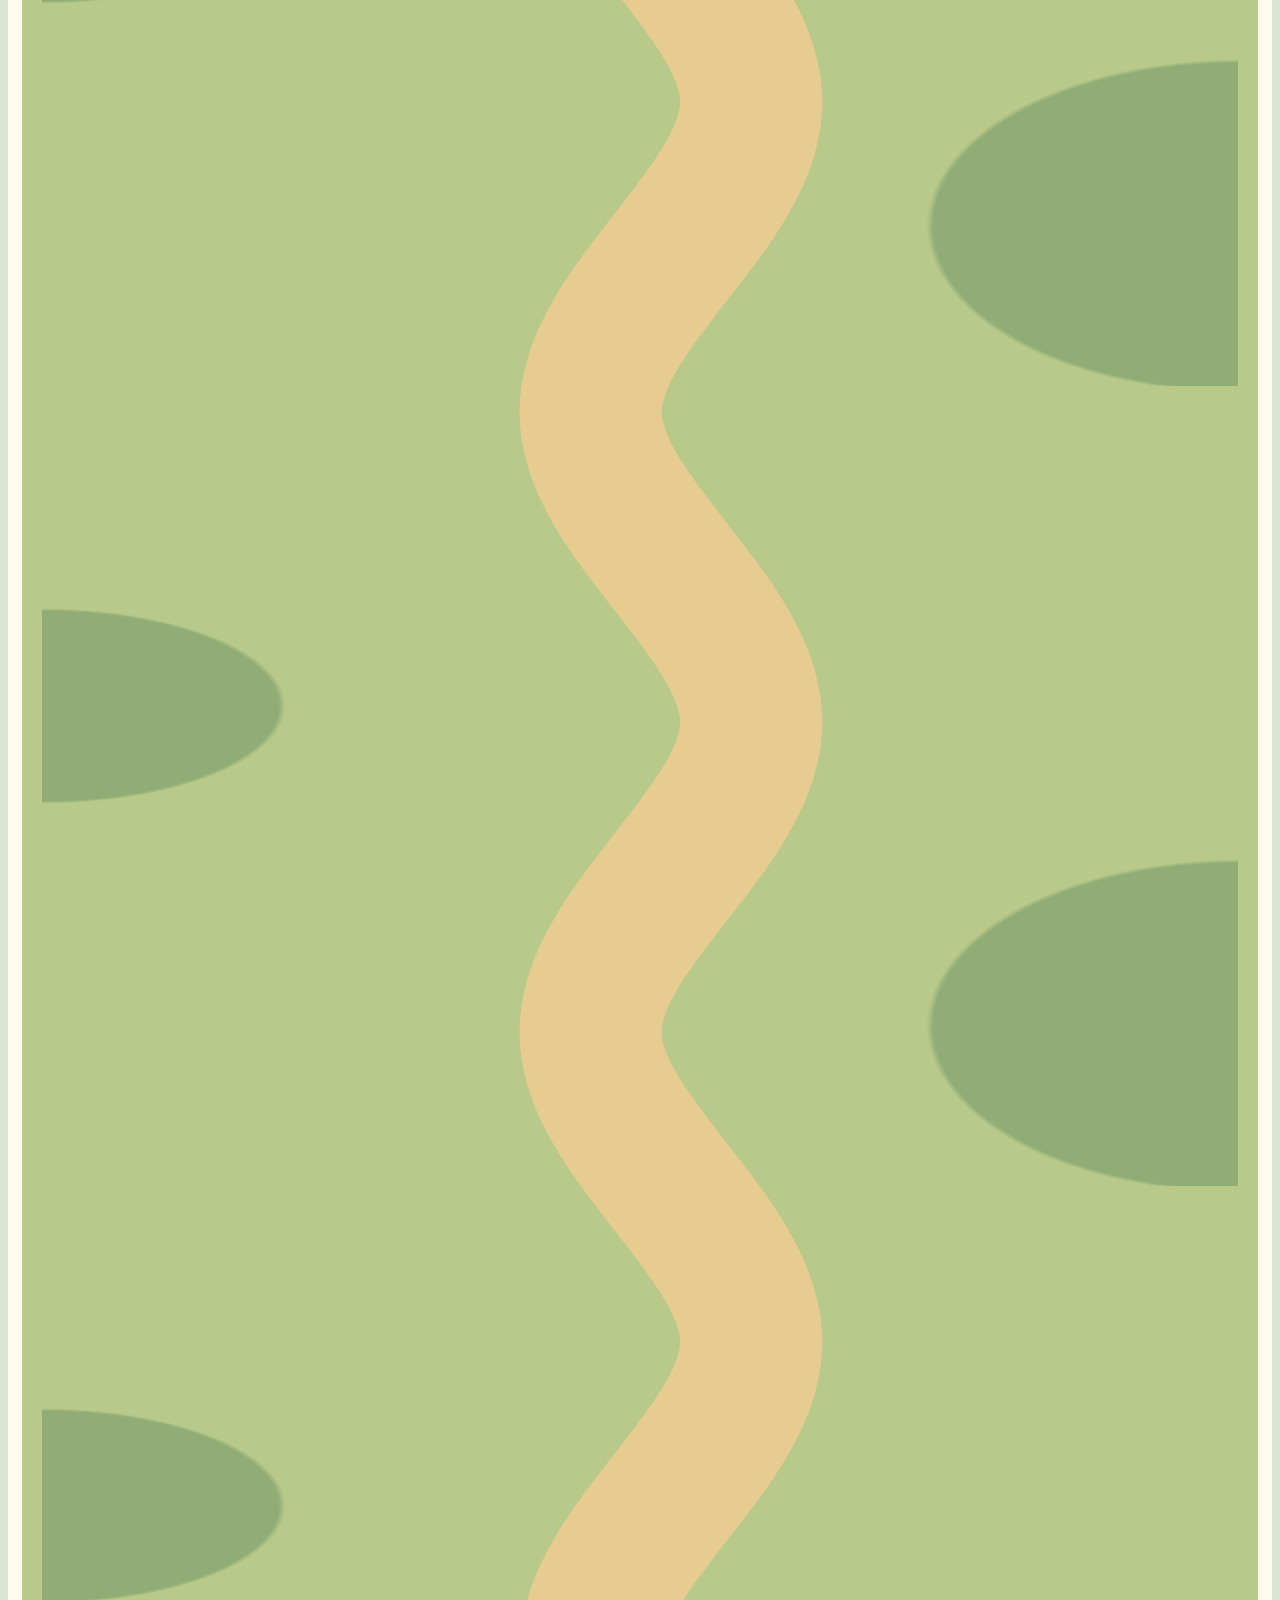
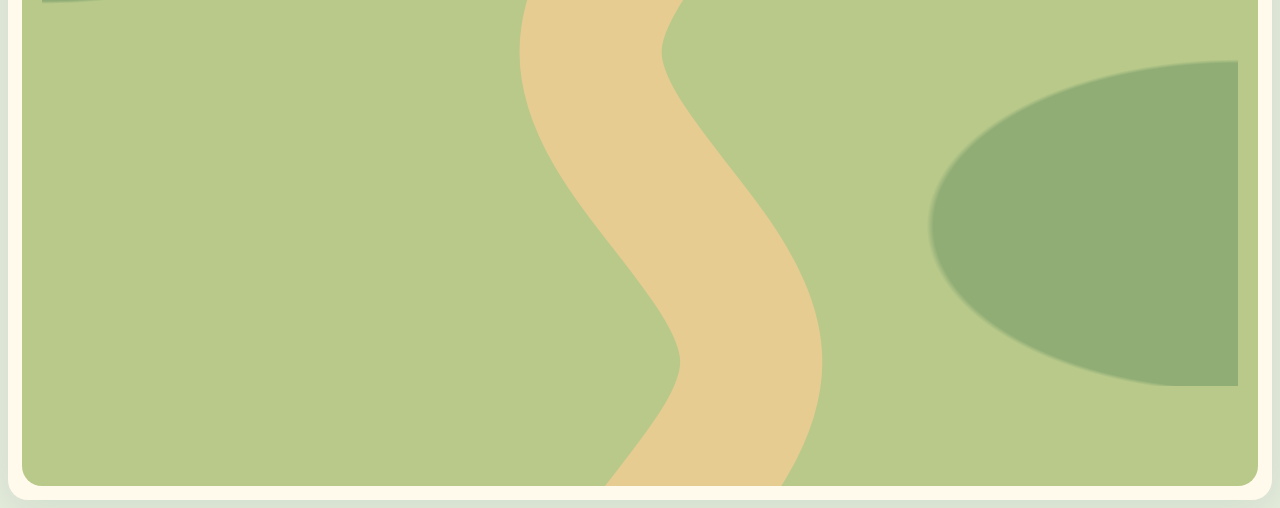
==== commit ce2b5323: "Runde «Ein Camp, eine Sprache, ein Buch» Paket 1 – Einheitliche Fehler- und Hilferückmeldung - missT" ====
--- a/index.html
+++ b/index.html
@@ -1,7 +1,7 @@
-<!doctype html><html lang="de-CH"><meta charset="utf-8"><meta name="viewport" content="width=device-width,initial-scale=1"><link rel="manifest" href="manifest.webmanifest"><meta name="apple-mobile-web-app-capable" content="yes"><meta name="theme-color" content="#e5ecdc"><link rel="stylesheet" href="homescreen.css"><title>EMILIAS DSCHUNGELCAMP</title><link rel="stylesheet" href="camp.css"><link rel="stylesheet" href="lichtung.css"><link rel="stylesheet" href="fluss.css"><link rel="stylesheet" href="ipad.css"><link rel="stylesheet" href="silbenpfad.css"><link rel="stylesheet" href="startszene.css"><link rel="stylesheet" href="dschungelpfad.css"><main><header><button id="homeLink"><span aria-hidden="true" class="home-icon">⌂</span> Lichtung</button></header>
-<section id="home"><div class="clearing"><h1>Emilias Dschungelcamp</h1><button id="dailyInvite" class="post-invite place post-place" hidden><span class="postbox" aria-hidden="true"><i></i></span><span><strong>Dschungelpost</strong><small id="dailyLabel"></small></span></button><button class="place river-place" id="riverLink" aria-label="Das Geheimnis am Fluss"><span>Zum Fluss <b aria-hidden="true">➜</b></span></button><button class="place werkstatt" id="practiceLink"><svg class="animal" aria-hidden="true" viewBox="0 0 120 100"><use href="art/fund.svg#spur"/></svg><span>SILBENPFAD</span></button><aside role="img" aria-label="Emilia auf der Lichtung"></aside><button class="place tukan" id="missionLink"><svg class="animal" aria-hidden="true" viewBox="0 0 120 100"><use href="art/animals.svg#tukan"/></svg><span>TUKAN</span></button><button class="place frosch" id="frogLink"><svg class="animal" aria-hidden="true" viewBox="0 0 120 100"><use href="art/animals.svg#frosch"/></svg><span>FROSCH</span></button><button class="place affe" id="monkeyLink"><svg class="animal" aria-hidden="true" viewBox="0 0 120 100"><use href="art/animals.svg#affe"/></svg><span>AFFE</span></button><button class="place jaguar" id="catLink"><svg class="animal" aria-hidden="true" viewBox="0 0 120 100"><use href="art/animals.svg#jaguar"/></svg><span>JAGUAR</span></button><button class="place buch" id="bookLink"><svg class="animal" aria-hidden="true" viewBox="0 0 120 100"><use href="art/animals.svg#buch"/></svg><span>FORSCHERBUCH</span><small id="bookCount">0 / 4 TIERE</small></button><div class="parent-tools"><a class="path-invite" href="#expeditionPath">Weiter in den Dschungel <span aria-hidden="true">↓</span></a><section id="voiceSetup" hidden aria-label="Stimme einrichten"><strong>Papas Stimme fehlt hier</strong><p>Diese Home-Bildschirm-App hat einen eigenen Speicher. Öffne den Elternbereich hier in der App und melde dich einmal als Mike an.</p><a href="eltern.html">Stimme einrichten</a></section><a class="parents" href="eltern.html">Elternbereich</a></div></div><section id="expeditionPath" aria-label="Dschungelpfad"><h2>Unter dem Blätterdach</h2><ol id="journeyStops"></ol><button id="journeyTop">Zur Lichtung ↑</button><div id="journeyBeyond"><p>Hier wachsen neue Abenteuer.</p><div id="journeyHorizon" aria-hidden="true"></div></div></section></section><section id="frog" hidden><aside aria-label="Emilia beim Frosch" role="img"></aside><small id="frogStep"></small><h1 id="frogTitle"></h1><p id="frogHint"></p><div id="frogTask"></div><div id="frogOptions"></div><button id="frogNext" disabled>Weiter</button></section><section id="book" hidden><aside role="img" aria-label="Emilia mit Forscherbuch" data-pose="book"></aside><div class="book-heading"><h1>Mein Forscherbuch</h1><p id="bookText"></p></div><h2>Meine Tierfreunde</h2><div id="finds"></div><button id="riverBook">Meine Flussfunde ›</button><button id="practiceBook">Meine Silbenfunde ›</button><h2>Am Dschungelpfad</h2><div id="journeyFinds"></div><h2>Meine Abzeichen</h2><div id="awards"></div><p id="bookGoal"></p><section class="post-album"><h2>Meine Dschungelpost</h2><p id="postTally"></p><div id="postStamps"></div></section></section>
+<!doctype html><html lang="de-CH"><meta charset="utf-8"><meta name="viewport" content="width=device-width,initial-scale=1"><link rel="manifest" href="manifest.webmanifest"><meta name="apple-mobile-web-app-capable" content="yes"><meta name="theme-color" content="#e5ecdc"><link rel="stylesheet" href="homescreen.css"><title>EMILIAS DSCHUNGELCAMP</title><link rel="stylesheet" href="camp.css"><link rel="stylesheet" href="lichtung.css"><link rel="stylesheet" href="fluss.css"><link rel="stylesheet" href="ipad.css"><link rel="stylesheet" href="silbenpfad.css"><link rel="stylesheet" href="startszene.css"><link rel="stylesheet" href="dschungelpfad.css"><link rel="stylesheet" href="werkzeuge.css"><main><header><button id="homeLink"><span aria-hidden="true" class="home-icon">⌂</span> Lichtung</button></header>
+<section id="home"><div class="clearing"><h1>Emilias Dschungelcamp</h1><button id="dailyInvite" class="post-invite place post-place" hidden><span class="postbox" aria-hidden="true"><i></i></span><span><strong>Dschungelpost</strong><small id="dailyLabel"></small></span></button><button class="place river-place" id="riverLink" aria-label="Das Geheimnis am Fluss"><span>Zum Fluss <b aria-hidden="true">➜</b></span></button><button class="place werkstatt" id="practiceLink"><svg class="animal syllable-stone" aria-hidden="true" viewBox="0 0 120 100"><path d="M8 82 C30 70 50 92 72 80 S104 70 116 82" fill="none" stroke="#c9a56a" stroke-width="7" stroke-linecap="round"/><ellipse cx="60" cy="52" rx="40" ry="28" fill="#cfc7b2" stroke="#7d7461" stroke-width="3"/><text x="60" y="63" text-anchor="middle" font-family="Verdana,Arial,sans-serif" font-weight="bold" font-size="30" fill="#2d4a3c">MA</text></svg><span>SILBENPFAD</span></button><aside role="img" aria-label="Emilia auf der Lichtung"></aside><button class="place tukan" id="missionLink"><svg class="animal" aria-hidden="true" viewBox="0 0 120 100"><use href="art/animals.svg#tukan"/></svg><span>TUKAN</span></button><button class="place frosch" id="frogLink"><svg class="animal" aria-hidden="true" viewBox="0 0 120 100"><use href="art/animals.svg#frosch"/></svg><span>FROSCH</span></button><button class="place affe" id="monkeyLink"><svg class="animal" aria-hidden="true" viewBox="0 0 120 100"><use href="art/animals.svg#affe"/></svg><span>AFFE</span></button><button class="place jaguar" id="catLink"><svg class="animal" aria-hidden="true" viewBox="0 0 120 100"><use href="art/animals.svg#jaguar"/></svg><span>JAGUAR</span></button><button class="place buch" id="bookLink"><svg class="animal" aria-hidden="true" viewBox="0 0 120 100"><use href="art/animals.svg#buch"/></svg><span>FORSCHERBUCH</span><small id="bookCount">0 / 4 TIERE</small></button><div class="parent-tools"><a class="path-invite" href="#expeditionPath">Weiter in den Dschungel <span aria-hidden="true">↓</span></a><section id="voiceSetup" hidden aria-label="Stimme einrichten"><strong>Papas Stimme fehlt hier</strong><p>Diese Home-Bildschirm-App hat einen eigenen Speicher. Öffne den Elternbereich hier in der App und melde dich einmal als Mike an.</p><a href="eltern.html">Stimme einrichten</a></section><a class="parents" href="eltern.html">Elternbereich</a></div></div><section id="expeditionPath" aria-label="Dschungelpfad"><h2>Unter dem Blätterdach</h2><ol id="journeyStops"></ol><button id="journeyTop">Zur Lichtung ↑</button><div id="journeyBeyond"><p>Hier wachsen neue Abenteuer.</p><div id="journeyHorizon" aria-hidden="true"></div></div></section></section><section id="frog" hidden><aside aria-label="Emilia beim Frosch" role="img"></aside><small id="frogStep"></small><h1 id="frogTitle"></h1><p id="frogHint"></p><div id="frogTask"></div><div id="frogOptions"></div><div id="frogTools" class="tools"><button id="frogNext" disabled>Weiter</button></div></section><section id="book" hidden><aside role="img" aria-label="Emilia mit Forscherbuch" data-pose="book"></aside><div class="book-heading"><h1>Mein Forscherbuch</h1><p id="bookText"></p><div id="bookAreas"></div></div><h2>Meine Tierfreunde</h2><div id="finds"></div><button id="riverBook">Meine Flussfunde ›</button><button id="practiceBook">Meine Silbenfunde ›</button><h2>Am Dschungelpfad</h2><div id="journeyFinds"></div><h2>Meine Abzeichen</h2><div id="awards"></div><p id="bookGoal"></p><section class="post-album"><h2>Meine Dschungelpost</h2><p id="postTally"></p><div id="postStamps"></div></section></section>
 <div id="game" hidden><aside aria-hidden="true"></aside><small id="progress"></small><h1 id="heading"></h1><p id="hint"></p><div id="task"></div><div id="options"></div><div id="nav"></div></div>
-<section id="trail" hidden><div class="theatre"><aside role="img" aria-label="Emilia begleitet dich"></aside><div id="friend"></div></div><small id="trailStep"></small><h1 id="trailTitle"></h1><div id="model"></div><div id="trailChoices"></div><div id="trailTools"></div></section><section id="daily" hidden><div class="theatre"><aside aria-label="Emilia öffnet die Dschungelpost" role="img" data-pose="book"></aside><div id="postAnimal"></div></div><small>Dschungelpost</small><h1 id="postTitle"></h1><p id="postCue"></p><div id="postModel"></div><div id="postChoices"></div><div id="postActions"></div></section><section id="river" hidden><div id="riverScene"></div><h1 id="riverTitle"></h1><p id="riverHint"></p><div id="riverBoard"></div><div id="riverActions"></div></section><section id="practice" hidden><div class="companion"><aside role="img" aria-label="Emilia begleitet deinen Silbenpfad" data-pose="listen"></aside><svg class="animal" aria-hidden="true" viewBox="0 0 120 100"><use href="art/animals.svg#tukan"/></svg></div><h1 id="practiceTitle"></h1><p id="practiceHint"></p><div id="practiceTrack"></div><div id="practiceModel"></div><div id="practiceChoices"></div><div id="practiceTools"></div></section><output id="newAward" hidden aria-live="polite"></output><p role="status" id="feedback"></p><button id="audioRetry" hidden><span aria-hidden="true">▶</span> Anhören</button></main>
+<section id="trail" hidden><div class="theatre"><aside role="img" aria-label="Emilia begleitet dich"></aside><div id="friend"></div></div><small id="trailStep"></small><h1 id="trailTitle"></h1><div id="model"></div><div id="trailChoices"></div><div id="trailTools"></div></section><section id="daily" hidden><div class="theatre"><aside aria-label="Emilia öffnet die Dschungelpost" role="img" data-pose="book"></aside><div id="postAnimal"></div></div><small>Dschungelpost</small><h1 id="postTitle"></h1><p id="postCue"></p><div id="postModel"></div><div id="postChoices"></div><div id="postActions"></div></section><section id="river" hidden><div id="riverScene"></div><h1 id="riverTitle"></h1><p id="riverHint"></p><div id="riverBoard"></div><div id="riverActions"></div><div id="riverTools" class="tools"></div></section><section id="practice" hidden><div class="companion"><aside role="img" aria-label="Emilia begleitet deinen Silbenpfad" data-pose="listen"></aside><svg class="animal" aria-hidden="true" viewBox="0 0 120 100"><use href="art/animals.svg#tukan"/></svg></div><h1 id="practiceTitle"></h1><p id="practiceHint"></p><div id="practiceTrack"></div><div id="practiceModel"></div><div id="practiceChoices"></div><div id="practiceTools"></div></section><output id="newAward" hidden aria-live="polite"></output><p role="status" id="feedback"></p><button id="audioRetry" hidden><span aria-hidden="true">▶</span> Anhören</button></main>
 <script>
 const $=id=>document.getElementById(id), intro='Horch mal, Emilia. Im Baum sitzt ein kleiner Tukan. Magst du mit ihm spielen?', ending='Da ist er ja! Jetzt gehört der kleine Tukan in dein Forscherbuch.';
 let data={clips:{},words:{ma:['Mama'],mi:['Mimi']},stickers:[]},db,stage=0,target='ma',round=0,built='',draft=null,rec=null,stream=null,player=null,token=0,busy=false;
@@ -42,7 +42,7 @@
 function protect(fn){return async()=>{if(busy)return;busy=true;try{await fn()}catch(e){msg(e.message)}finally{busy=false}}}
 function draw(){const svg=document.createElementNS('http://www.w3.org/2000/svg','svg');svg.setAttribute('viewBox','0 0 330 150');svg.setAttribute('aria-label','Spur ab dem grünen Punkt in Pfeilrichtung nachfahren');const paths={m:'M35 112 V40 L76 91 L117 40 V112',a:'M35 112 L76 40 L117 112 M51 84 H100',i:'M44 40 H88 M66 40 V112 M44 112 H88'};const letters=round%3===0?'m':round%3===1?target[1]:target;
 svg.innerHTML=[...letters].map((ch,i)=>{let dx=letters.length===1?85:32+i*115;let [x,y]=ch==='i'?[44,40]:[35,112];return '<g transform="translate('+dx+' 0)"><path d="'+paths[ch]+'" fill="none" stroke="#c7cbb6" stroke-width="12" stroke-linecap="round"/><circle cx="'+x+'" cy="'+y+'" r="6" fill="#19745b"/><text x="'+(x+9)+'" y="'+(y-7)+'" font-size="19">'+(ch==='a'?'↗':ch==='m'?'↑':'→')+'</text></g>'}).join('');
-let line=null;svg.onpointerdown=e=>{if(!e.isPrimary)return;svg.setPointerCapture(e.pointerId);line=document.createElementNS(svg.namespaceURI,'polyline');for(const [k,v] of Object.entries({fill:'none',stroke:'#276e56','stroke-width':5,'stroke-linecap':'round'}))line.setAttribute(k,v);svg.append(line);mark(e)};function mark(e){if(!line||!e.isPrimary)return;const p=new DOMPoint(e.clientX,e.clientY).matrixTransform(svg.getScreenCTM().inverse());line.setAttribute('points',(line.getAttribute('points')||'')+' '+p.x+','+p.y)}svg.onpointermove=mark;watchTrace(svg,unlock);svg.onpointerup=svg.onpointercancel=()=>line=null;$('task').append(svg)}
+let line=null;svg.onpointerdown=e=>{if(!e.isPrimary)return;svg.setPointerCapture(e.pointerId);line=document.createElementNS(svg.namespaceURI,'polyline');for(const [k,v] of Object.entries({fill:'none',stroke:'#276e56','stroke-width':5,'stroke-linecap':'round'}))line.setAttribute(k,v);svg.append(line);mark(e)};function mark(e){if(!line||!e.isPrimary)return;const p=new DOMPoint(e.clientX,e.clientY).matrixTransform(svg.getScreenCTM().inverse());line.setAttribute('points',(line.getAttribute('points')||'')+' '+p.x+','+p.y)}svg.onpointermove=mark;watchTrace(svg,()=>{if(solved)return;solved=true;unlock();showCompanion('game','tukan',stage/6,true);msg('Spur gefunden!')});svg.onpointerup=svg.onpointercancel=()=>line=null;$('task').append(svg)}
 let solved=false;
 function huntCard(){
   const first=target==='ma'?['Mama','Maler','Magen']:['Mimi','Mira','Mikro'];
@@ -56,7 +56,7 @@
 }
 const titles=['Der Tukan und das Echo','Ruf dem Tukan zurück','Was hörst du am Anfang?','Baue das Echo','Spuren im Sand','Lies dem Tukan vor','Dein Forscherbuch'];
 function render(){resetAttempt();stop();msg();solved=false;for(const id of ['options','task','nav'])$(id).replaceChildren();built='';$('heading').textContent=titles[stage];$('progress').textContent=stage>0&&stage<6?'Station '+stage+' von 5':'';$('hint').textContent=[intro,'Hör hin. Dann bist du das Echo.','Hör das Wort. Tippe auf seinen Anfang.','Tippe die beiden Buchstaben der Reihe nach an.','Beginne beim grünen Punkt. Folge der Spur mit dem Finger.','Lies zuerst selbst. Danach kannst du vergleichen.',data.stickers.includes('Tukan')?'Dein Tukan ist eingeklebt.':'Du hast den Tukan entdeckt!'][stage];document.querySelector('#game aside').dataset.pose=stage===6?'book':stage===0||stage===2?'listen':'talk';
-const hear=(key,label='Anhören')=>{if(voice(key))btn('options','◖)) '+label,()=>play(key))};
+const hear=(key,label='Anhören')=>{if(voice(key))btn('nav','◖)) '+label,()=>play(key))};
 showCompanion('game','tukan',stage/6);
 if(stage===0){hear('intro','Geschichte hören');if(data.stickers.includes('Tukan'))btn('options','Forscherbuch öffnen',()=>navigate('book'))}
 if(stage===1){btn('options','Echo zurückgeben',()=>{showCompanion('game','tukan',0.3,true);$('task').textContent=target+' ✓';unlock()});$('task').textContent=target;hear(target+'-slow','Langsam hören');hear(target,'Tukan hören')}
@@ -65,9 +65,9 @@
   const listen=()=>play('wort-'+word);
   if(voice('wort-'+word))btn('options','◖)) Wort hören',listen);else {$('task').textContent=word;$('hint').textContent='Finde den gleichen Anfang.'}
   const choices=mixed(['mi','ma']);
-  for(const value of choices)btn('options',value,()=>{
+  for(const value of choices)btn('options',value,ev=>{
     if(solved)return;
-    if(value!==answer){attempt.misses++;visualHint('options',answer,2);msg('Schau: '+word.slice(0,2)+' … '+word.slice(2));play('retry',null,listen);return}
+    if(value!==answer){missTap('options',answer,ev.currentTarget);msg('Hör nochmals auf den Anfang.');play('retry',null,listen);return}
     solved=true;showCompanion('game','tukan',stage/6,true);
     $('task').textContent=word;
     msg('Du hörst «'+answer+'» am Anfang von «'+word+'».');
@@ -75,37 +75,37 @@
     unlock();
   });
 }
-if(stage===3){hear(target);$('task').textContent='＿ ＿';for(const ch of mixed([... 'ima']))btn('options',ch,()=>{if(built.length===2)return;if(ch===target[built.length]){built+=ch;$('task').textContent=built+(built.length===1?' ＿':'');msg(built===target?'Jetzt lies beides zusammen.':'');if(built===target){unlock();play(target)}}else {visualHint('options',target[built.length],2);msg('Hör nochmals hin.')}})}
-if(stage>0&&stage<6)btn('options','? Hilfe',()=>{attempt.help=true;if(stage===4){$('task').classList.add('guide');msg('Starte am Punkt.');return}if(stage===5){const w=$('task').textContent;$('task').innerHTML='';const first=document.createElement('strong');first.textContent=w.slice(0,2);$('task').append(first,document.createTextNode(w.slice(2)));return}if(stage===3){msg('Erst M. Dann '+target[1]+'.');return}const example=stage===2?huntCard().word:target;$('task').textContent=example;msg(stage===3?'Erst M. Dann '+target[1]+'.':example);if(voice(target))play(target)});
-if(stage===4){draw();const glyph=round%3===0?'M':round%3===1?target[1].toUpperCase():target.toUpperCase();for(const value of mixed([glyph,glyph==='A'?'I':'A']))btn('options',value,()=>{if(value===glyph){unlock();msg('Spur gefunden.')}else visualHint('options',glyph,2)});hear(target);btn('options','Spur löschen',render)}
+if(stage===3){hear(target);$('task').textContent='＿ ＿';for(const ch of mixed([... 'ima']))btn('options',ch,ev=>{if(built.length===2)return;if(ch===target[built.length]){built+=ch;$('task').textContent=built+(built.length===1?' ＿':'');msg(built===target?'Jetzt lies beides zusammen.':'');if(built===target){unlock();play(target)}}else {missTap('options',target[built.length],ev.currentTarget);msg('Hör nochmals hin.')}})}
+if(stage>0&&stage<6)btn('nav','? Hilfe',()=>{attempt.help=true;if(stage===4){$('task').classList.add('guide');msg('Starte am grünen Punkt.');return}if(stage===2){$('task').textContent=huntCard().word;guideTo('options',huntCard().answer);if(voice('wort-'+huntCard().word))play('wort-'+huntCard().word);return}if(stage===3){guideTo('options',target[built.length]);if(voice(target))play(target);return}if(stage===1){guideTo('options','Echo zurückgeben');if(voice(target+'-slow'))play(target+'-slow');return}if(stage===5){const w=$('task').textContent;$('task').innerHTML='';const first=document.createElement('strong');first.textContent=w.slice(0,2);$('task').append(first,document.createTextNode(w.slice(2)));return}if(stage===3){msg('Erst M. Dann '+target[1]+'.');return}const example=stage===2?huntCard().word:target;$('task').textContent=example;msg(stage===3?'Erst M. Dann '+target[1]+'.':example);if(voice(target))play(target)});
+if(stage===4){draw();hear(target);btn('nav','✕ Spur löschen',render)}
 if(stage===5){
  const labels=['Frosch','Tukan','Affe','Jaguar'],word=labels[round%4];
  $('task').textContent=word;
  for(const label of mixed([word,labels[(round+1)%4]])){
    const pick=document.createElement('button');pick.setAttribute('aria-label',label);pick.append(picture(animals[label]));
-   pick.onclick=()=>{if(label===word){unlock();showCompanion('game','tukan',1,true);msg('Gefunden!')}else{attempt.misses++;pick.classList.add('miss');msg('Versuche das andere Tier.')}};
+   pick.onclick=()=>{if(label===word){unlock();showCompanion('game','tukan',1,true);msg('Gefunden!')}else{missTap('options',word,pick);msg('Schau nochmals auf das Wort.')}};
    $('options').append(pick);
  }
  hear('wort-'+word.toUpperCase(),'Wort anhören');
  const custom=data.words[target]||[];
- if(custom.length)btn('options','Meine Lesewörter',()=>{
+ if(custom.length)btn('nav','Meine Lesewörter',()=>{
    const w=custom[round%custom.length];$('task').textContent=w;
    $('options').replaceChildren();$('nav').lastElementChild.disabled=true;
-   for(const value of mixed(['ma','mi']))btn('options',value,()=>{if(value===w.slice(0,2).toLowerCase()){unlock();msg('Anfang gefunden.')}else visualHint('options',w.slice(0,2),2)});
+   for(const value of mixed(['ma','mi']))btn('options',value,ev=>{if(value===w.slice(0,2).toLowerCase()){unlock();msg('Anfang gefunden.')}else missTap('options',w.slice(0,2),ev.currentTarget)});
    if(!['ma','mi'].includes(w.slice(0,2).toLowerCase())){btn('options','Mitgelesen',unlock)}
    hear('wort-'+w,'Wort anhören');
  });
 }
 if(stage===6){btn('options','▤ Forscherbuch',()=>navigate('book'));hear('end','Geschichte hören');if(!data.stickers.includes('Tukan'))btn('options','Tukan einkleben',protect(async()=>{await recordStep('Tukan',5);navigate('book')}));for(const w of ['ma','mi'])btn('nav','Neue Runde mit '+w,()=>{stage=1;target=w;round=0;render();play(w+'-slow')});return}
-if(stage===4||stage===5)btn('options',stage===4?'Andere Spur':'Anderes Wort',()=>{round++;render()});
+if(stage===4||stage===5)btn('nav',stage===4?'⇄ Andere Spur':'⇄ Anderes Wort',()=>{round++;render()});
 if(stage>0)btn('nav','↻ Nochmals',()=>{
   render();
   if(stage===2)play('wort-'+huntCard().word);
   if(stage===1||stage===3)play(target+'-slow');
 });
-if(stage===2)btn('options','Anderes Wort',()=>{round++;render();cue()});
+if(stage===2)btn('nav','⇄ Anderes Wort',()=>{round++;render();cue()});
 btn('nav',stage===0?'➜ Zum Tukan':'➜ Weiter',protect(async()=>{if(stage>0)await recordStep('Tukan',stage);stage++;round=0;render();cue()}));
-if(stage>0)$('nav').lastElementChild.disabled=true;
+$('nav').lastElementChild.classList.add('primary');if(stage>0)$('nav').lastElementChild.disabled=true;
 }
 function navigate(page){
  if(rec)return;
@@ -140,8 +140,10 @@
  $('frogOptions').replaceChildren();$('frogTask').textContent=entry.word;
  $('frogNext').disabled=true;$('frogNext').textContent=frogIndex===5?'✓ Frosch einkleben':'➜ Weiter';
  const hear=()=>play('wort-'+entry.word);
- if(voice('wort-'+entry.word))btn('frogOptions','◖)) Anhören',hear);
- btn('frogOptions','? Hilfe',()=>{attempt.help=true;msg(entry.parts.join(' · '));$('frogTask').textContent=entry.parts.join(' · ')});btn('frogOptions','↻ Nochmals',showFrog);
+ for(const b of [...$('frogTools').children])if(b.id!=='frogNext')b.remove();
+ const tool=(label,act)=>{const b=document.createElement('button');b.textContent=label;b.onclick=act;$('frogTools').insertBefore(b,$('frogNext'))};
+ if(voice('wort-'+entry.word))tool('◖)) Anhören',hear);
+ tool('? Hilfe',()=>{attempt.help=true;$('frogTask').textContent=entry.parts.join(' · ');guideTo('frogOptions',building?entry.parts[placed]:(hops<entry.parts.length?'♩ Klatschen':String(entry.parts.length)))});tool('↻ Nochmals',showFrog);
  let placed=0,hops=0;
  function done(){showCompanion('frog','frosch',(frogIndex+1)/6,true);msg('Geschafft! '+entry.parts.join(' · '));$('frogNext').disabled=false}
  if(!building){
@@ -154,10 +156,10 @@
  });
 }
 const choices=building?[entry.other,...entry.parts.slice().reverse()]:['1','2','3'];
- for(const choice of mixed(choices))btn('frogOptions',choice,()=>{
+ for(const choice of mixed(choices))btn('frogOptions',choice,ev=>{
  if(!$('frogNext').disabled)return;
- if(!building){if(hops===entry.parts.length && Number(choice)===hops)done();else {visualHint('frogOptions',hops<entry.parts.length?'♩ Klatschen':String(hops),2);msg('Klatsche mit: '+entry.parts.join(' · '))}return}
- if(choice!==entry.parts[placed]){visualHint('frogOptions',entry.parts[placed],2);msg('Schau auf den nächsten Teil von '+entry.word+'.');return}
+ if(!building){if(hops===entry.parts.length && Number(choice)===hops)done();else {missTap('frogOptions',hops<entry.parts.length?'♩ Klatschen':String(hops),hops<entry.parts.length?null:ev.currentTarget);msg(hops<entry.parts.length?'Klatsche zuerst mit.':'Zähle dein Klatschen nochmals.')}return}
+ if(choice!==entry.parts[placed]){missTap('frogOptions',entry.parts[placed],ev.currentTarget);msg('Schau auf den nächsten Teil.');return}
  placed++;$('frogTask').textContent=entry.parts.slice(0,placed).join(' · ')+' '+entry.parts.slice(placed).map(()=> '＿').join(' ');
  if(placed===entry.parts.length)done();
  });
@@ -167,5 +169,5 @@
  if(frogIndex<5){frogIndex++;showFrog();return}
  navigate('book');
 });
-async function init(){try{db=await new Promise((ok,no)=>{const r=indexedDB.open('emilia-leserunde',1);r.onupgradeneeded=()=>r.result.createObjectStore('app');r.onsuccess=()=>ok(r.result);r.onerror=no});const saved=await new Promise((ok,no)=>{const r=db.transaction('app').objectStore('app').get('family');r.onsuccess=()=>ok(r.result);r.onerror=no});if(saved)data=saved;await refreshJourney();refreshVoiceSetup();navigate('home')}catch{refreshVoiceSetup();navigate('home');msg('Üben ist möglich. Der lokale Speicher ist hier gesperrt.')}}
-</script><script src="abenteuer.js"></script><script src="fluss.js"></script><script src="tiergeschichten.js"></script><script src="silbenpfad.js"></script><script src="dschungelpfad.js"></script><script src="dschungelpost.js"></script></html>+async function init(){try{db=await new Promise((ok,no)=>{const r=indexedDB.open('emilia-leserunde',1);r.onupgradeneeded=()=>r.result.createObjectStore('app');r.onsuccess=()=>ok(r.result);r.onerror=no});const saved=await new Promise((ok,no)=>{const r=db.transaction('app').objectStore('app').get('family');r.onsuccess=()=>ok(r.result);r.onerror=no});if(saved)data=saved;await refreshJourney();refreshVoiceSetup();navigate('home');document.addEventListener('pointerdown',()=>navigator.storage?.persist?.().catch(()=>{}),{once:true})}catch{refreshVoiceSetup();navigate('home');msg('Üben ist möglich. Der lokale Speicher ist hier gesperrt.')}}
+</script><script src="abenteuer.js"></script><script src="fluss.js"></script><script src="tiergeschichten.js"></script><script src="silbenpfad.js"></script><script src="dschungelpfad.js"></script><script src="dschungelpost.js"></script></html>
--- a/camp.css
+++ b/camp.css
@@ -1,6 +1,6 @@
 
-*{box-sizing:border-box}body{background:#eeeedd;color:#193c31;font:20px system-ui;margin:0;padding:20px}main{max-width:730px;background:#fffdf1;margin:auto;border-radius:26px;padding:clamp(18px,5vw,44px);text-align:center}header{font:bold 15px Georgia;color:#38654b}aside{height:145px;width:148px;margin:12px auto;background-image:url([data-uri]);background-size:contain;background-position:center;background-repeat:no-repeat}h1{font: bold clamp(28px,5vw,40px) Georgia;margin:10px}button{font:inherit;color:#fff;background:#245947;border:0;border-radius:14px;padding:12px 20px;margin:5px;cursor:pointer}button:focus-visible{outline:4px solid #bb6600}#task{font-size:42px}canvas{width:min(100%,400px);height:auto;background:#f7f3dc;border-radius:15px;touch-action:none}p{margin:14px 0}#feedback{min-height:1.5em;font-size:17px}
+*{box-sizing:border-box}body{background:#eeeedd;color:#193c31;font:20px system-ui;margin:0;padding:20px}main{max-width:730px;background:#fffdf1;margin:auto;border-radius:26px;padding:clamp(18px,5vw,44px);text-align:center}header{font:bold 15px Georgia;color:#38654b}aside{height:145px;width:148px;margin:12px auto;background-image:url([data-uri]);background-size:contain;background-position:center;background-repeat:no-repeat}h1{font: bold clamp(28px,5vw,40px) Georgia;margin:10px}button{font:inherit;color:#fff;background:#245947;border:0;border-radius:14px;padding:12px 20px;margin:5px;cursor:pointer}button:focus-visible{outline:4px solid #bb6600}#task{font-size:42px}canvas{width:min(100%,400px);height:auto;background:#f7f3dc;border-radius:15px;touch-action:none}p{margin:14px 0}#feedback{min-height:1.5em;font-size:17px}
 body{background:#dee8d5}main{box-shadow:0 10px 45px #17493418}header{display:flex;align-items:center;justify-content:space-between;text-align:left}header button,.secondary{background:#e4ebda;color:#193c31;font-size:16px}aside{height:190px;width:195px}h1{margin-bottom:18px}button{min-height:48px}small{letter-spacing:.05em}#task{font-family:Georgia,serif}svg{width:min(100%,440px);height:auto;touch-action:none;background:#f5f1df;border-radius:18px}section{text-align:left}label{display:block;margin:16px 0 5px}input,select{font:inherit;padding:9px;max-width:100%}details{margin:18px 0}summary{cursor:pointer;padding:10px}audio{max-width:100%}[hidden]{display:none!important}
 button:disabled{opacity:.42;cursor:default}#task strong{color:#127454}#options button{background:#fffaf0;color:#194c3a;border:2px solid #96ab8a}#options{padding:.4em}#nav button:first-child:not(:only-child){background:#dce8ce;color:#214631}#task:not(:empty){margin:12px auto;font-size:clamp(40px,8vw,64px)}#feedback{font-weight:600}#progress{color:#37633f}
 :root{--ink:#143b32;--leaf:#205946;--paper:#fff9e9}body{background:#e9ede1;font:18px/1.5 Verdana,Arial,sans-serif;text-transform:uppercase;color:var(--ink)}main{max-width:920px;padding:clamp(16px,4vw,40px)}header,h1,#task,button,select,input{font-family:Verdana,Arial,sans-serif;text-transform:uppercase}header{gap:8px;border-bottom:1px solid #cbd3c1;padding-bottom:12px;flex-wrap:wrap}header button{margin:0;font-size:14px}h1{line-height:1.08;letter-spacing:.035em}#task,#options button{letter-spacing:.08em}#home{text-align:left}.hero{display:flex;align-items:center;gap:clamp(12px,4vw,42px);background:#e5ecd4;border-radius:25px;padding:clamp(12px,4vw,32px);margin:22px 0}.hero aside{flex:0 0 42%;height:auto;aspect-ratio:1;margin:0;background-position:left center}.hero h1{font-size:clamp(28px,5vw,52px);margin:8px 0}.hero p{max-width:23em}.routes{display:grid;grid-template-columns:repeat(auto-fit,minmax(min(100%,220px),1fr));gap:14px}.routes button{text-align:left;margin:0;padding:20px;line-height:1.4}.routes small{display:block;font-weight:normal;margin-top:8px;font-size:14px}.avatar-small{width:112px;height:110px;margin:8px auto}.routes button:nth-child(2){background:#805528}.routes button:last-child{background:#dce7d6;color:#193c31}button:focus-visible,a:focus-visible{outline:4px solid #bf6500}#studio select{width:100%}#game #task{font-weight:600}#game #options button{font-weight:600} @media(max-width:500px){body{padding:8px}.hero{flex-direction:column;align-items:flex-start}.hero aside{width:58%;flex:auto;align-self:center}.hero h1{font-size:32px}}
-aside[data-pose=talk]{background-image:url([data-uri]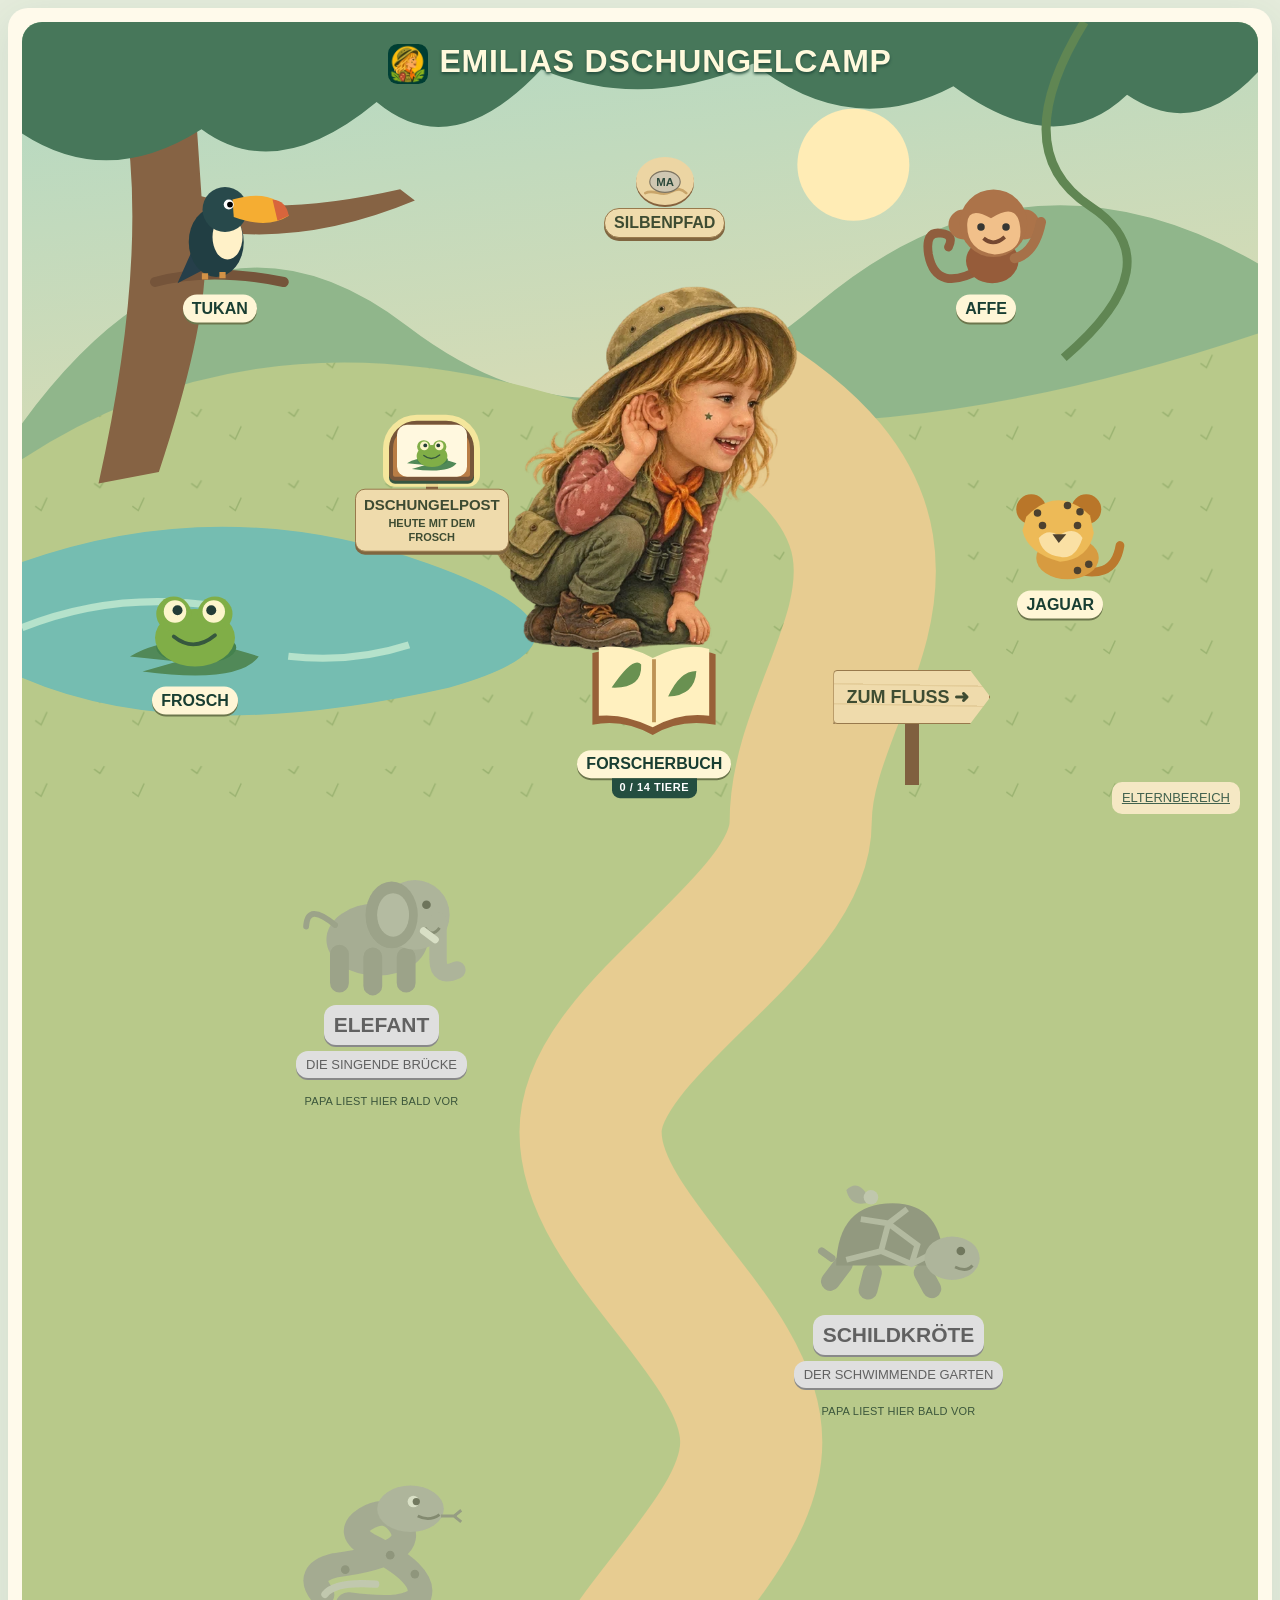
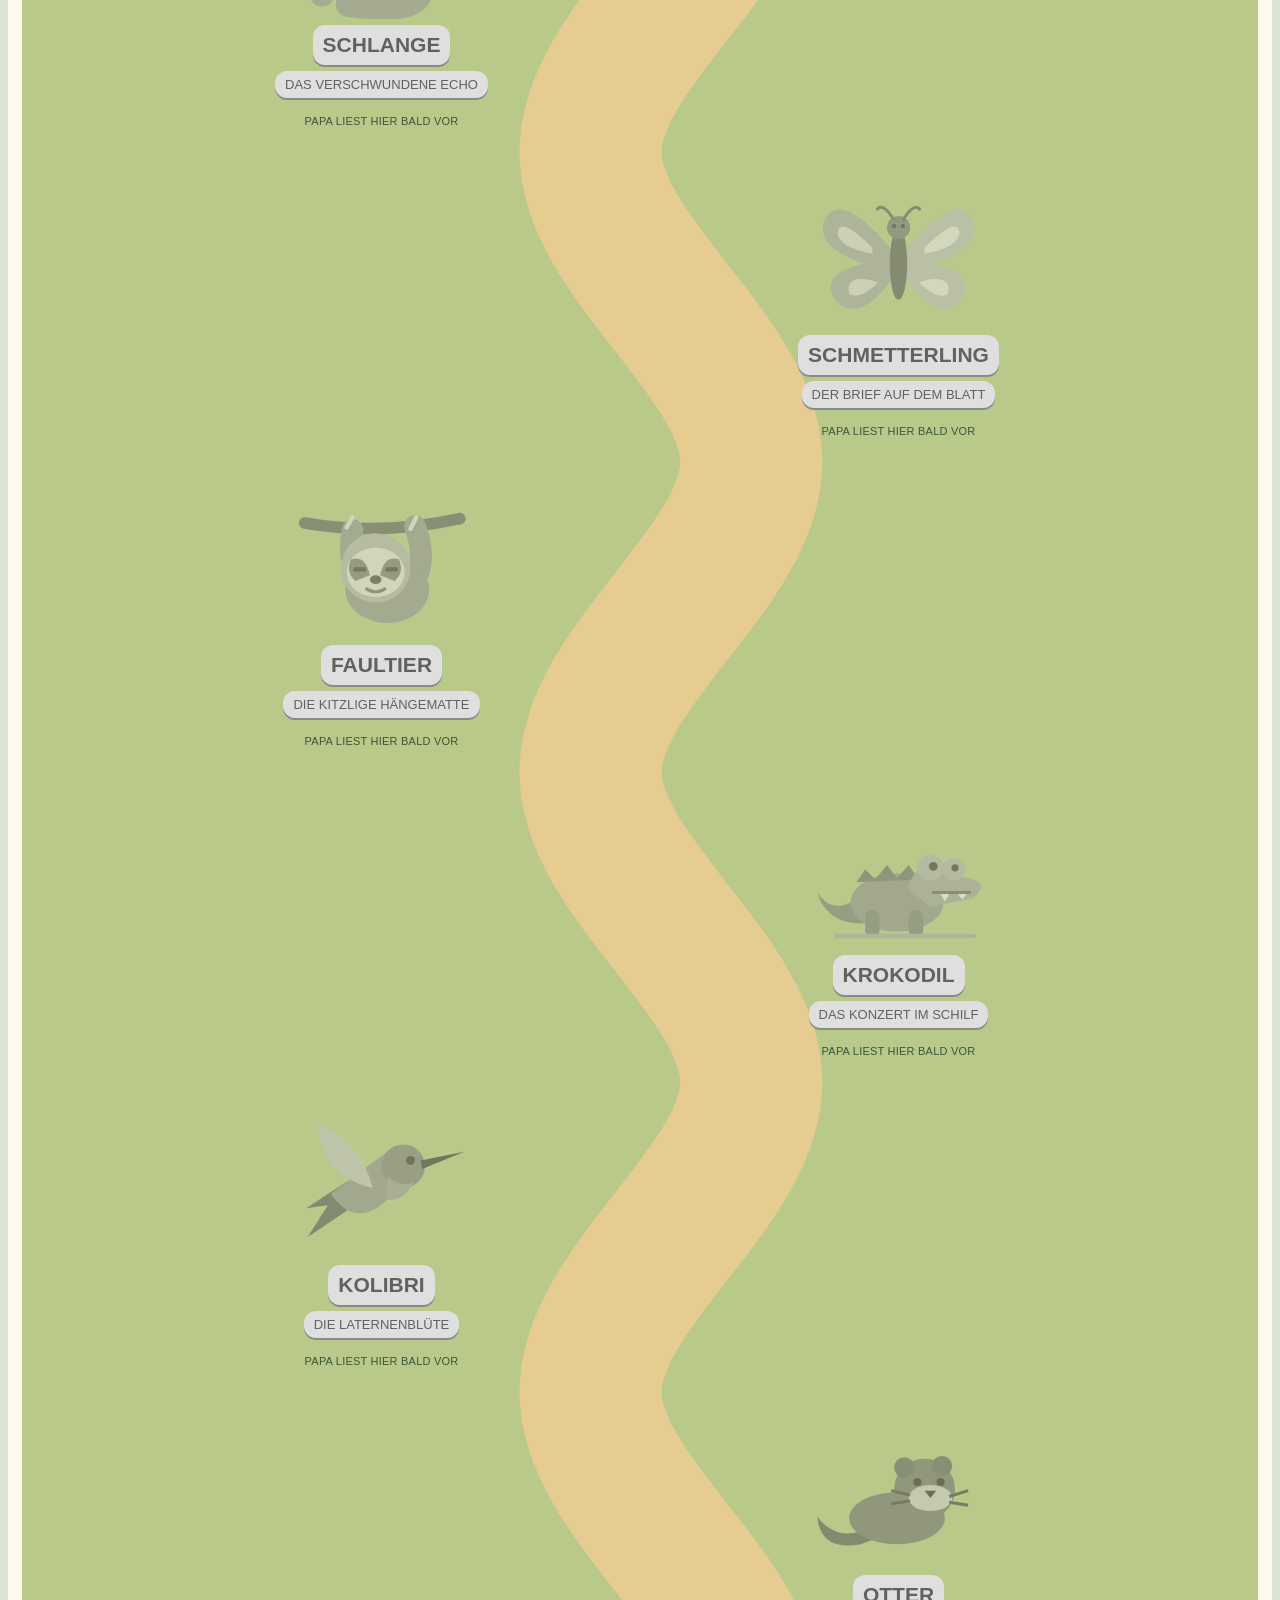
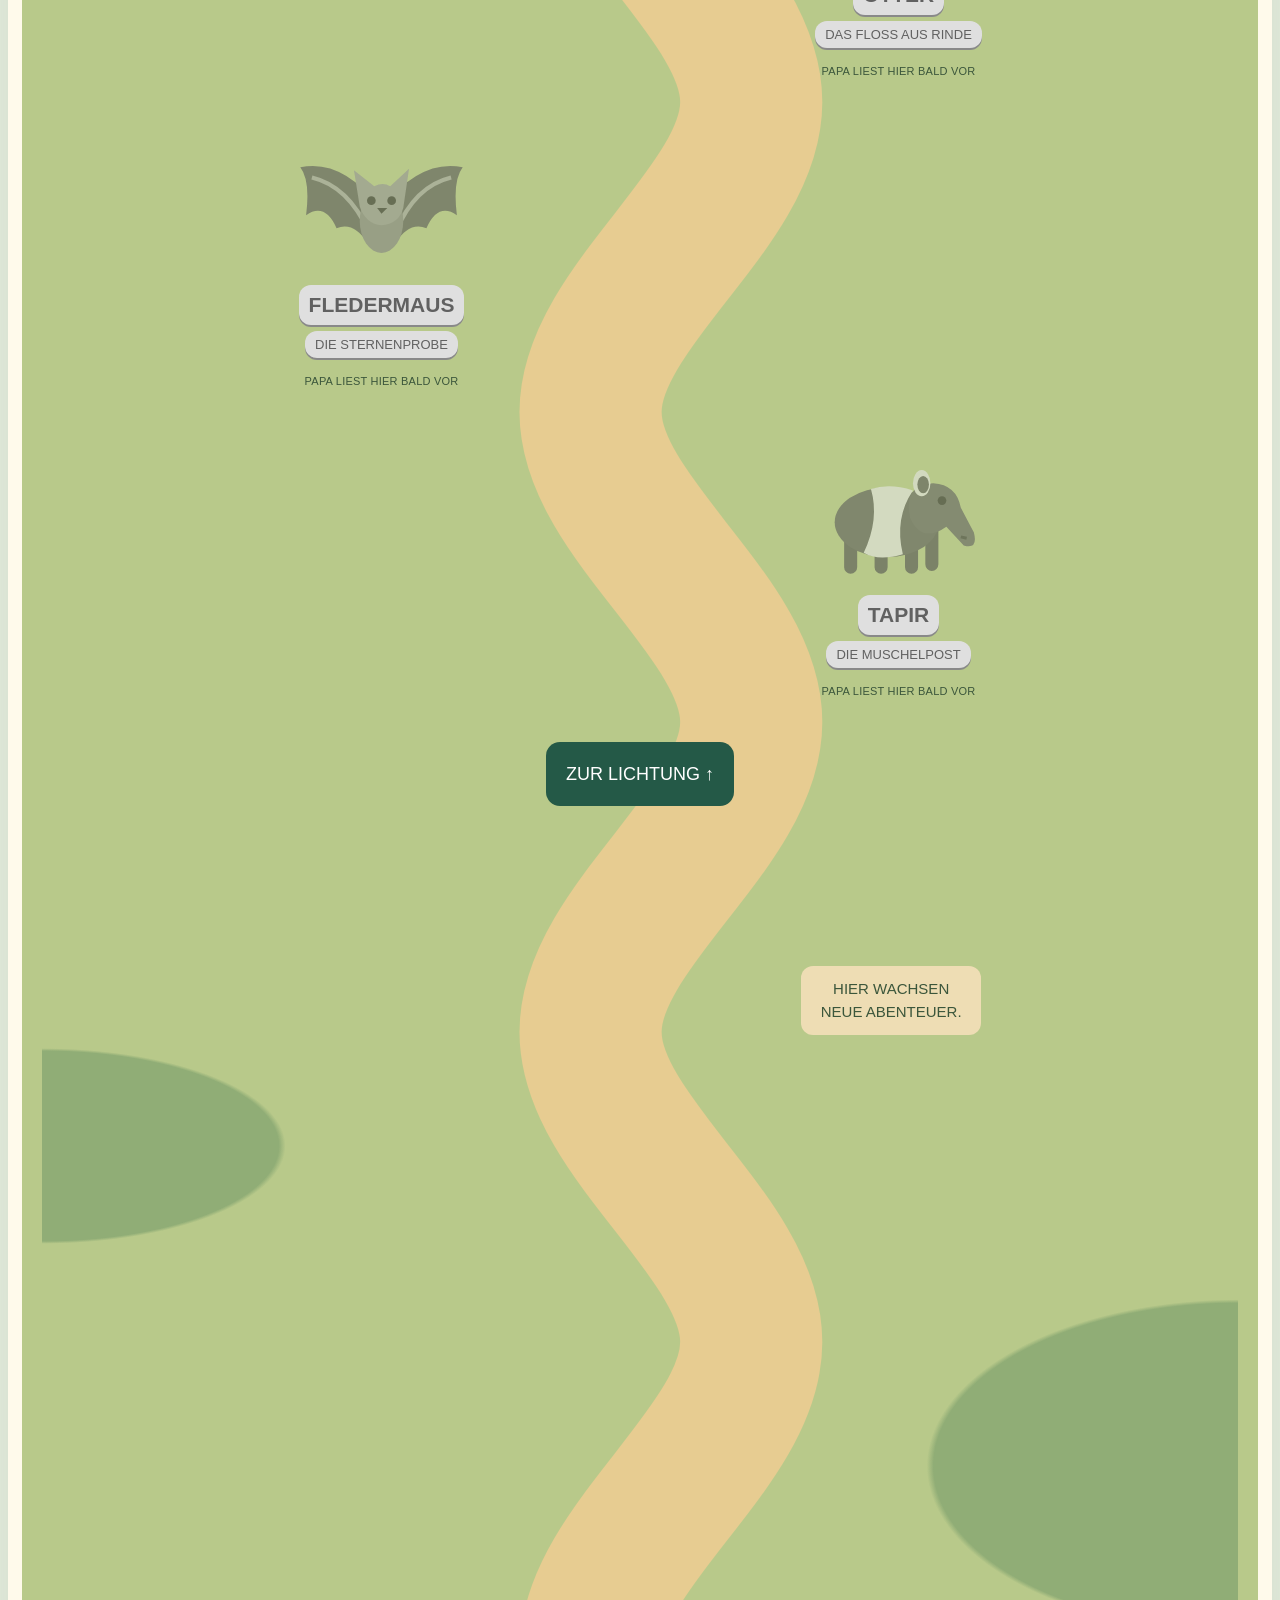
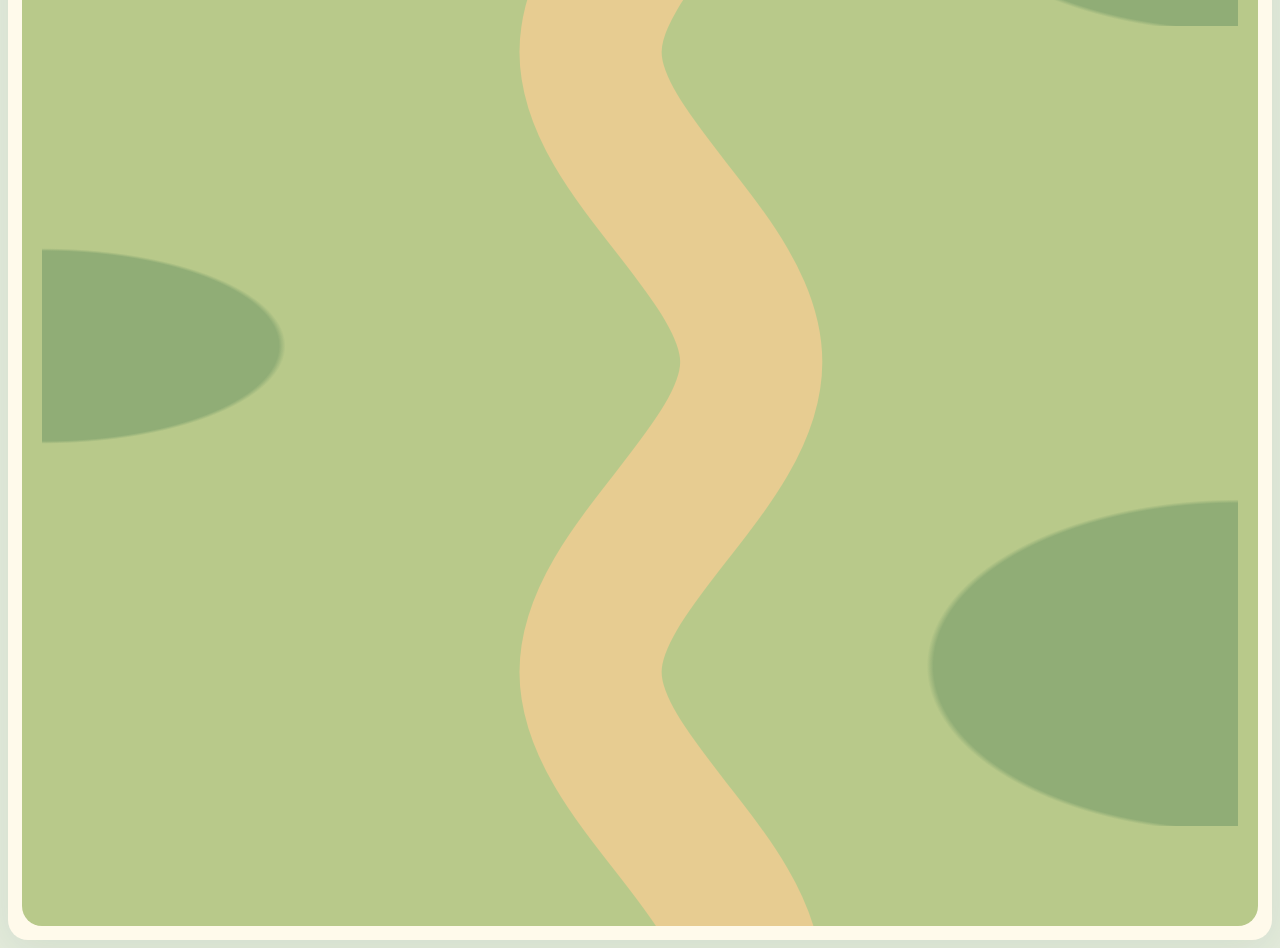
==== commit c35f73f8: "Zwei Tierabenteuer, direkte Lernhilfe und Avatar als App-Logo" ====
--- a/index.html
+++ b/index.html
@@ -1,7 +1,7 @@
-<!doctype html><html lang="de-CH"><meta charset="utf-8"><meta name="viewport" content="width=device-width,initial-scale=1"><link rel="manifest" href="manifest.webmanifest"><meta name="apple-mobile-web-app-capable" content="yes"><meta name="theme-color" content="#e5ecdc"><link rel="stylesheet" href="homescreen.css"><title>EMILIAS DSCHUNGELCAMP</title><link rel="stylesheet" href="camp.css"><link rel="stylesheet" href="lichtung.css"><link rel="stylesheet" href="fluss.css"><link rel="stylesheet" href="ipad.css"><link rel="stylesheet" href="silbenpfad.css"><link rel="stylesheet" href="startszene.css"><link rel="stylesheet" href="dschungelpfad.css"><link rel="stylesheet" href="werkzeuge.css"><main><header><button id="homeLink"><span aria-hidden="true" class="home-icon">⌂</span> Lichtung</button></header>
-<section id="home"><div class="clearing"><h1>Emilias Dschungelcamp</h1><button id="dailyInvite" class="post-invite place post-place" hidden><span class="postbox" aria-hidden="true"><i></i></span><span><strong>Dschungelpost</strong><small id="dailyLabel"></small></span></button><button class="place river-place" id="riverLink" aria-label="Das Geheimnis am Fluss"><span>Zum Fluss <b aria-hidden="true">➜</b></span></button><button class="place werkstatt" id="practiceLink"><svg class="animal syllable-stone" aria-hidden="true" viewBox="0 0 120 100"><path d="M8 82 C30 70 50 92 72 80 S104 70 116 82" fill="none" stroke="#c9a56a" stroke-width="7" stroke-linecap="round"/><ellipse cx="60" cy="52" rx="40" ry="28" fill="#cfc7b2" stroke="#7d7461" stroke-width="3"/><text x="60" y="63" text-anchor="middle" font-family="Verdana,Arial,sans-serif" font-weight="bold" font-size="30" fill="#2d4a3c">MA</text></svg><span>SILBENPFAD</span></button><aside role="img" aria-label="Emilia auf der Lichtung"></aside><button class="place tukan" id="missionLink"><svg class="animal" aria-hidden="true" viewBox="0 0 120 100"><use href="art/animals.svg#tukan"/></svg><span>TUKAN</span></button><button class="place frosch" id="frogLink"><svg class="animal" aria-hidden="true" viewBox="0 0 120 100"><use href="art/animals.svg#frosch"/></svg><span>FROSCH</span></button><button class="place affe" id="monkeyLink"><svg class="animal" aria-hidden="true" viewBox="0 0 120 100"><use href="art/animals.svg#affe"/></svg><span>AFFE</span></button><button class="place jaguar" id="catLink"><svg class="animal" aria-hidden="true" viewBox="0 0 120 100"><use href="art/animals.svg#jaguar"/></svg><span>JAGUAR</span></button><button class="place buch" id="bookLink"><svg class="animal" aria-hidden="true" viewBox="0 0 120 100"><use href="art/animals.svg#buch"/></svg><span>FORSCHERBUCH</span><small id="bookCount">0 / 4 TIERE</small></button><div class="parent-tools"><a class="path-invite" href="#expeditionPath">Weiter in den Dschungel <span aria-hidden="true">↓</span></a><section id="voiceSetup" hidden aria-label="Stimme einrichten"><strong>Papas Stimme fehlt hier</strong><p>Diese Home-Bildschirm-App hat einen eigenen Speicher. Öffne den Elternbereich hier in der App und melde dich einmal als Mike an.</p><a href="eltern.html">Stimme einrichten</a></section><a class="parents" href="eltern.html">Elternbereich</a></div></div><section id="expeditionPath" aria-label="Dschungelpfad"><h2>Unter dem Blätterdach</h2><ol id="journeyStops"></ol><button id="journeyTop">Zur Lichtung ↑</button><div id="journeyBeyond"><p>Hier wachsen neue Abenteuer.</p><div id="journeyHorizon" aria-hidden="true"></div></div></section></section><section id="frog" hidden><aside aria-label="Emilia beim Frosch" role="img"></aside><small id="frogStep"></small><h1 id="frogTitle"></h1><p id="frogHint"></p><div id="frogTask"></div><div id="frogOptions"></div><div id="frogTools" class="tools"><button id="frogNext" disabled>Weiter</button></div></section><section id="book" hidden><aside role="img" aria-label="Emilia mit Forscherbuch" data-pose="book"></aside><div class="book-heading"><h1>Mein Forscherbuch</h1><p id="bookText"></p><div id="bookAreas"></div></div><h2>Meine Tierfreunde</h2><div id="finds"></div><button id="riverBook">Meine Flussfunde ›</button><button id="practiceBook">Meine Silbenfunde ›</button><h2>Am Dschungelpfad</h2><div id="journeyFinds"></div><h2>Meine Abzeichen</h2><div id="awards"></div><p id="bookGoal"></p><section class="post-album"><h2>Meine Dschungelpost</h2><p id="postTally"></p><div id="postStamps"></div></section></section>
+<!doctype html><html lang="de-CH"><meta charset="utf-8"><meta name="viewport" content="width=device-width,initial-scale=1"><link rel="manifest" href="manifest.webmanifest"><meta name="apple-mobile-web-app-capable" content="yes"><meta name="theme-color" content="#e5ecdc"><link rel="stylesheet" href="homescreen.css"><title>EMILIAS DSCHUNGELCAMP</title><link rel="stylesheet" href="camp.css"><link rel="stylesheet" href="lichtung.css"><link rel="stylesheet" href="fluss.css"><link rel="stylesheet" href="ipad.css"><link rel="stylesheet" href="silbenpfad.css"><link rel="stylesheet" href="startszene.css"><link rel="stylesheet" href="dschungelpfad.css"><link rel="stylesheet" href="werkzeuge.css"><link rel="stylesheet" href="kino.css"><main><header><button id="homeLink"><span aria-hidden="true" class="home-icon">⌂</span> Lichtung</button></header>
+<section id="home"><div class="clearing"><h1><img class="camp-logo" src="art/camp-icon-180.png" width="40" height="40" alt="">Emilias Dschungelcamp</h1><button id="dailyInvite" class="post-invite place post-place" hidden><span class="postbox" aria-hidden="true"><i></i></span><span><strong>Dschungelpost</strong><small id="dailyLabel"></small></span></button><button class="place river-place" id="riverLink" aria-label="Das Geheimnis am Fluss"><span>Zum Fluss <b aria-hidden="true">➜</b></span></button><button class="place werkstatt" id="practiceLink"><svg class="animal syllable-stone" aria-hidden="true" viewBox="0 0 120 100"><path d="M8 82 C30 70 50 92 72 80 S104 70 116 82" fill="none" stroke="#c9a56a" stroke-width="7" stroke-linecap="round"/><ellipse cx="60" cy="52" rx="40" ry="28" fill="#cfc7b2" stroke="#7d7461" stroke-width="3"/><text x="60" y="63" text-anchor="middle" font-family="Verdana,Arial,sans-serif" font-weight="bold" font-size="30" fill="#2d4a3c">MA</text></svg><span>SILBENPFAD</span></button><aside role="img" aria-label="Emilia auf der Lichtung"></aside><button class="place tukan" id="missionLink"><svg class="animal" aria-hidden="true" viewBox="0 0 120 100"><use href="art/animals.svg#tukan"/></svg><span>TUKAN</span></button><button class="place frosch" id="frogLink"><svg class="animal" aria-hidden="true" viewBox="0 0 120 100"><use href="art/animals.svg#frosch"/></svg><span>FROSCH</span></button><button class="place affe" id="monkeyLink"><svg class="animal" aria-hidden="true" viewBox="0 0 120 100"><use href="art/animals.svg#affe"/></svg><span>AFFE</span></button><button class="place jaguar" id="catLink"><svg class="animal" aria-hidden="true" viewBox="0 0 120 100"><use href="art/animals.svg#jaguar"/></svg><span>JAGUAR</span></button><button class="place buch" id="bookLink"><svg class="animal" aria-hidden="true" viewBox="0 0 120 100"><use href="art/animals.svg#buch"/></svg><span>FORSCHERBUCH</span><small id="bookCount">0 / 4 TIERE</small></button><div class="parent-tools"><a class="path-invite" href="#expeditionPath">Weiter in den Dschungel <span aria-hidden="true">↓</span></a><section id="voiceSetup" hidden aria-label="Stimme einrichten"><strong>Papas Stimme fehlt hier</strong><p>Diese Home-Bildschirm-App hat einen eigenen Speicher. Öffne den Elternbereich hier in der App und melde dich einmal als Mike an.</p><a href="eltern.html">Stimme einrichten</a></section><a class="parents" href="eltern.html">Elternbereich</a></div></div><section id="expeditionPath" aria-label="Dschungelpfad"><h2>Unter dem Blätterdach</h2><ol id="journeyStops"></ol><button id="journeyTop">Zur Lichtung ↑</button><div id="journeyBeyond"><p>Hier wachsen neue Abenteuer.</p><div id="journeyHorizon" aria-hidden="true"></div></div></section></section><section id="frog" hidden><aside aria-label="Emilia beim Frosch" role="img"></aside><small id="frogStep"></small><h1 id="frogTitle"></h1><p id="frogHint"></p><div id="frogTask"></div><div id="frogOptions"></div><div id="frogTools" class="tools"><button id="frogNext" disabled>Weiter</button></div></section><section id="book" hidden><aside role="img" aria-label="Emilia mit Forscherbuch" data-pose="book"></aside><div class="book-heading"><h1>Mein Forscherbuch</h1><p id="bookText"></p><div id="bookAreas"></div></div><h2>Meine Tierfreunde</h2><div id="finds"></div><button id="riverBook">Meine Flussfunde ›</button><button id="practiceBook">Meine Silbenfunde ›</button><button id="kinoBook">Meine Filme ›</button><h2>Am Dschungelpfad</h2><div id="journeyFinds"></div><h2>Meine Abzeichen</h2><div id="awards"></div><p id="bookGoal"></p><section class="post-album"><h2>Meine Dschungelpost</h2><p id="postTally"></p><div id="postStamps"></div></section></section>
 <div id="game" hidden><aside aria-hidden="true"></aside><small id="progress"></small><h1 id="heading"></h1><p id="hint"></p><div id="task"></div><div id="options"></div><div id="nav"></div></div>
-<section id="trail" hidden><div class="theatre"><aside role="img" aria-label="Emilia begleitet dich"></aside><div id="friend"></div></div><small id="trailStep"></small><h1 id="trailTitle"></h1><div id="model"></div><div id="trailChoices"></div><div id="trailTools"></div></section><section id="daily" hidden><div class="theatre"><aside aria-label="Emilia öffnet die Dschungelpost" role="img" data-pose="book"></aside><div id="postAnimal"></div></div><small>Dschungelpost</small><h1 id="postTitle"></h1><p id="postCue"></p><div id="postModel"></div><div id="postChoices"></div><div id="postActions"></div></section><section id="river" hidden><div id="riverScene"></div><h1 id="riverTitle"></h1><p id="riverHint"></p><div id="riverBoard"></div><div id="riverActions"></div><div id="riverTools" class="tools"></div></section><section id="practice" hidden><div class="companion"><aside role="img" aria-label="Emilia begleitet deinen Silbenpfad" data-pose="listen"></aside><svg class="animal" aria-hidden="true" viewBox="0 0 120 100"><use href="art/animals.svg#tukan"/></svg></div><h1 id="practiceTitle"></h1><p id="practiceHint"></p><div id="practiceTrack"></div><div id="practiceModel"></div><div id="practiceChoices"></div><div id="practiceTools"></div></section><output id="newAward" hidden aria-live="polite"></output><p role="status" id="feedback"></p><button id="audioRetry" hidden><span aria-hidden="true">▶</span> Anhören</button></main>
+<section id="trail" hidden><div class="theatre"><aside role="img" aria-label="Emilia begleitet dich"></aside><div id="friend"></div></div><small id="trailStep"></small><h1 id="trailTitle"></h1><div id="model"></div><div id="trailChoices"></div><div id="trailTools"></div></section><section id="daily" hidden><div class="theatre"><aside aria-label="Emilia öffnet die Dschungelpost" role="img" data-pose="book"></aside><div id="postAnimal"></div></div><small>Dschungelpost</small><h1 id="postTitle"></h1><p id="postCue"></p><div id="postModel"></div><div id="postChoices"></div><div id="postActions"></div></section><section id="river" hidden><div id="riverScene"></div><h1 id="riverTitle"></h1><p id="riverHint"></p><div id="riverBoard"></div><div id="riverActions"></div><div id="riverTools" class="tools"></div></section><section id="practice" hidden><div class="companion"><aside role="img" aria-label="Emilia begleitet deinen Silbenpfad" data-pose="listen"></aside><svg class="animal" aria-hidden="true" viewBox="0 0 120 100"><use href="art/animals.svg#tukan"/></svg></div><h1 id="practiceTitle"></h1><p id="practiceHint"></p><div id="practiceTrack"></div><div id="practiceModel"></div><div id="practiceChoices"></div><div id="practiceTools"></div></section><section id="kino" hidden aria-label="Lagerfeuer-Kino"><h1 id="kinoTitle">Lagerfeuer-Kino</h1><div id="kinoStage"></div><div id="kinoControls"></div><div id="kinoPicker"></div></section><output id="newAward" hidden aria-live="polite"></output><p role="status" id="feedback"></p><button id="audioRetry" hidden><span aria-hidden="true">▶</span> Anhören</button></main>
 <script>
 const $=id=>document.getElementById(id), intro='Horch mal, Emilia. Im Baum sitzt ein kleiner Tukan. Magst du mit ihm spielen?', ending='Da ist er ja! Jetzt gehört der kleine Tukan in dein Forscherbuch.';
 let data={clips:{},words:{ma:['Mama'],mi:['Mimi']},stickers:[]},db,stage=0,target='ma',round=0,built='',draft=null,rec=null,stream=null,player=null,token=0,busy=false;
@@ -109,10 +109,10 @@
 }
 function navigate(page){
  if(rec)return;
- stop();msg();stopFire();
+ stop();msg();stopFire();if(window.stopKino)stopKino();
  if(page!=='book')$('newAward').hidden=true;
  $('homeLink').parentElement.hidden=page==='home';
- for(const id of ['home','book','game','frog','trail','daily','river','practice'])$(id).hidden=id!==page;
+ for(const id of ['home','book','game','frog','trail','daily','river','practice','kino'])$(id).hidden=id!==page;
  if(page==='game'){stage=0;round=0;target='ma';render()}
  if(page==='frog'){frogIndex=0;showFrog()}
  if(page==='book'){showFinds();showPostAlbum();showJourneyFinds()}
@@ -170,4 +170,4 @@
  navigate('book');
 });
 async function init(){try{db=await new Promise((ok,no)=>{const r=indexedDB.open('emilia-leserunde',1);r.onupgradeneeded=()=>r.result.createObjectStore('app');r.onsuccess=()=>ok(r.result);r.onerror=no});const saved=await new Promise((ok,no)=>{const r=db.transaction('app').objectStore('app').get('family');r.onsuccess=()=>ok(r.result);r.onerror=no});if(saved)data=saved;await refreshJourney();refreshVoiceSetup();navigate('home');document.addEventListener('pointerdown',()=>navigator.storage?.persist?.().catch(()=>{}),{once:true})}catch{refreshVoiceSetup();navigate('home');msg('Üben ist möglich. Der lokale Speicher ist hier gesperrt.')}}
-</script><script src="abenteuer.js"></script><script src="fluss.js"></script><script src="tiergeschichten.js"></script><script src="silbenpfad.js"></script><script src="dschungelpfad.js"></script><script src="dschungelpost.js"></script></html>
+</script><script src="abenteuer.js"></script><script src="fluss.js"></script><script src="tiergeschichten.js"></script><script src="silbenpfad.js"></script><script src="dschungelpfad.js"></script><script src="kino-sfx.js"></script><script src="kino.js"></script><script src="dschungelpost.js"></script></html>
--- a/silbenpfad.css
+++ b/silbenpfad.css
@@ -105,3 +105,15 @@
     padding: 10px 14px;
   }
 }
+
+#practiceTools button {
+  min-height: 46px;
+}
+#practiceTools .primary:enabled {
+  outline: 3px solid #35573e;
+  outline-offset: 2px;
+}
+#practice :is(button, a):focus-visible {
+  outline: 4px solid #19496a;
+  outline-offset: 3px;
+}
--- a/startszene.css
+++ b/startszene.css
@@ -231,3 +231,4 @@
     top: 19%;
   }
 }
+.clearing .camp-logo { width: clamp(1.6rem, 4vw, 2.5rem); height: auto; vertical-align: middle; margin-inline-end: .35em; border-radius: 24%; }
--- a/kino.css
+++ b/kino.css
@@ -0,0 +1,103 @@
+#kino {
+  text-align: center;
+}
+#kino h1 {
+  margin: 4px 0;
+}
+#kinoStage .kino-stage {
+  display: block;
+  width: min(100%, 960px, calc((100vh - 240px) * 1.615));
+  width: min(100%, 960px, calc((100dvh - 240px) * 1.615));
+  min-width: min(100%, 320px);
+  margin: 8px auto;
+  border-radius: 22px;
+  background: #b1d9c4;
+}
+#kinoStage.ended .k-card {
+  cursor: pointer;
+}
+#kinoControls {
+  display: flex;
+  justify-content: center;
+  flex-wrap: wrap;
+  gap: 10px;
+}
+#kinoControls button {
+  min-width: 72px;
+  min-height: 64px;
+  font-size: 24px;
+}
+#kinoPicker {
+  display: flex;
+  flex-wrap: wrap;
+  justify-content: center;
+  gap: 14px;
+  margin-top: 14px;
+}
+#kinoPicker .kino-film {
+  display: flex;
+  flex-direction: column;
+  align-items: center;
+  width: min(30%, 210px);
+  min-width: 150px;
+  padding: 14px;
+  font-size: 28px;
+  letter-spacing: 0.08em;
+}
+#kinoPicker .kino-film .animal {
+  width: 100%;
+  max-width: 140px;
+  height: auto;
+}
+#kinoPicker .kino-film small {
+  font-size: 15px;
+  letter-spacing: 0;
+}
+#kinoPicker .kino-film.seen small {
+  color: #19745b;
+  font-weight: bold;
+}
+#kinoPicker > button:last-child {
+  flex-basis: 100%;
+  max-width: 280px;
+}
+.kino-reward {
+  font-size: 22px;
+}
+@media (max-width: 480px) {
+  #kinoPicker .kino-film {
+    width: 100%;
+    flex-direction: row;
+    justify-content: space-between;
+  }
+  #kinoPicker .kino-film .animal {
+    width: 90px;
+  }
+}
+#kinoStudio {
+  margin: 28px 0;
+  padding: 18px;
+  border: 2px solid #96ab8a;
+  border-radius: 18px;
+  background: #fffaf0;
+}
+#kinoStudio label {
+  display: block;
+  margin: 8px 0;
+}
+#kinoStudio select {
+  max-width: 100%;
+  font-size: 16px;
+}
+#kinoText {
+  font-size: 22px;
+  font-weight: bold;
+}
+#kinoPreview .kino-stage {
+  display: block;
+  width: 100%;
+  border-radius: 16px;
+}
+#kinoScrub {
+  width: 100%;
+}
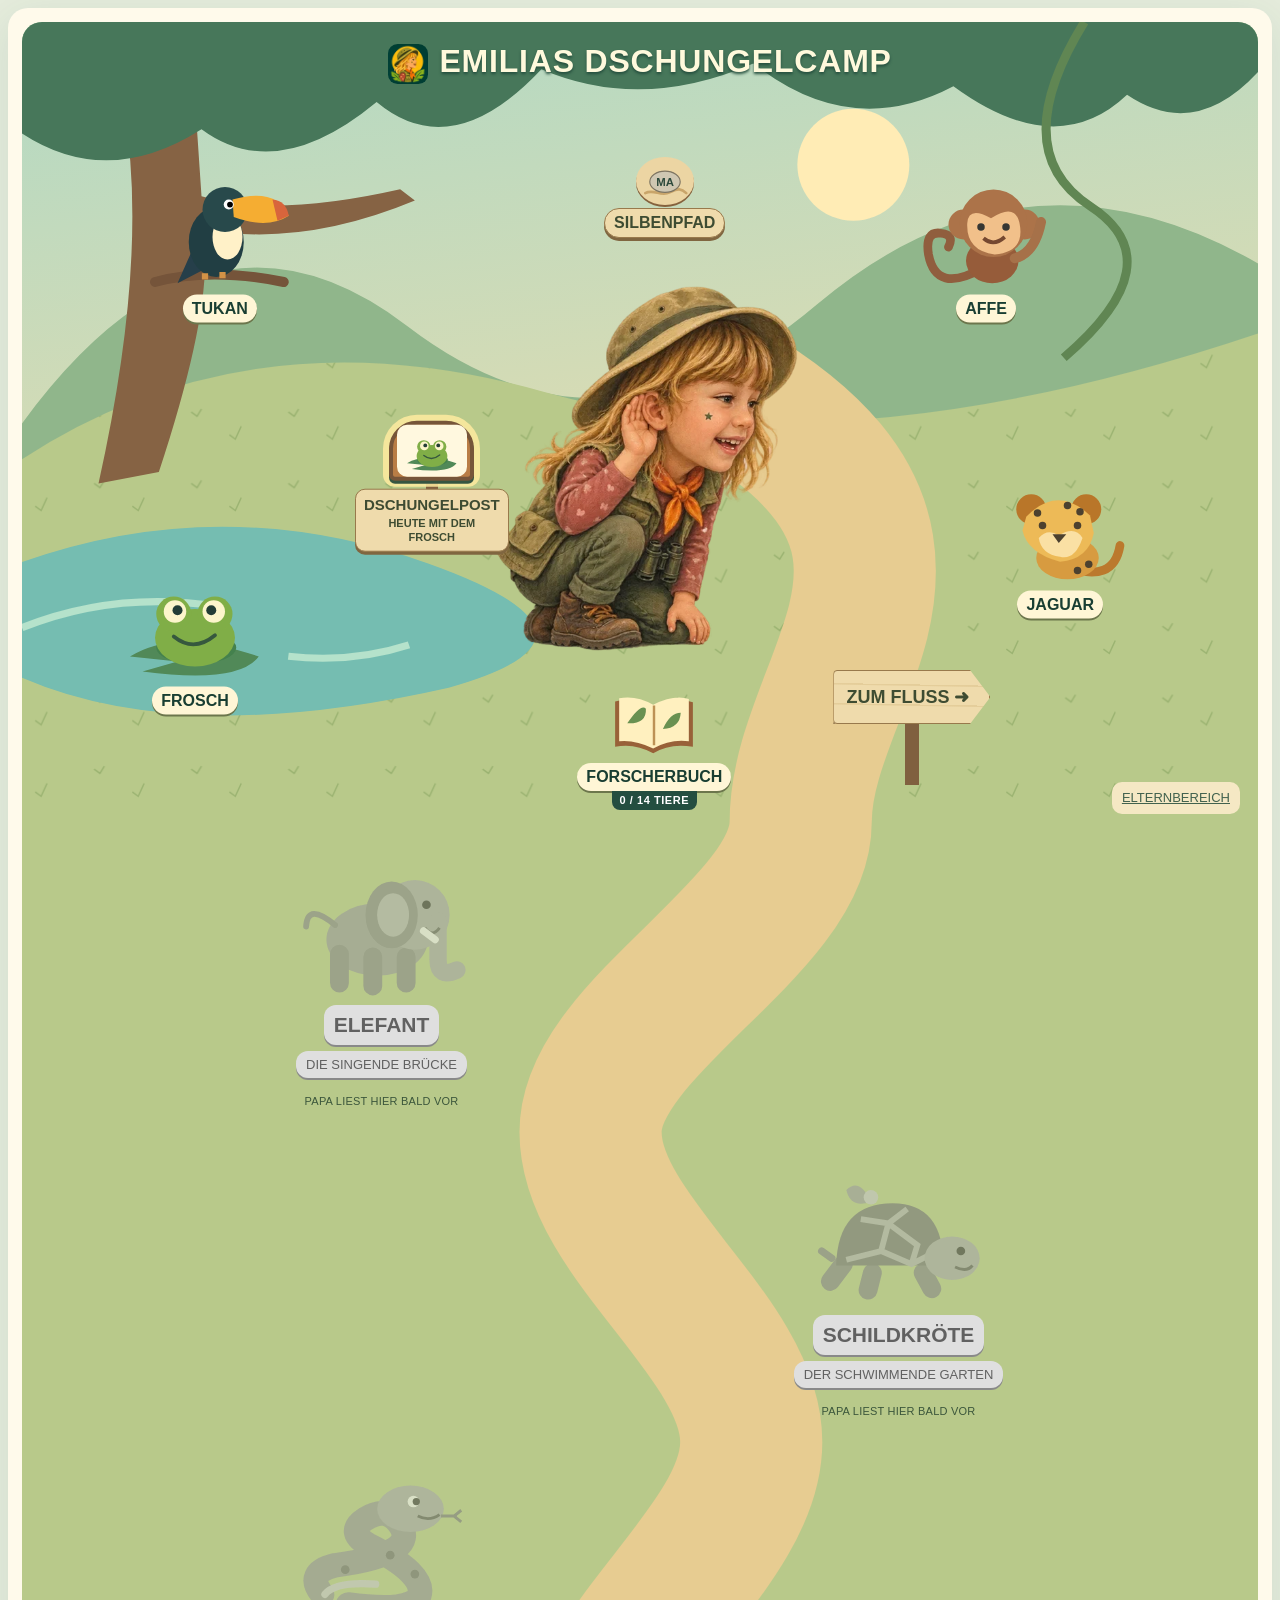
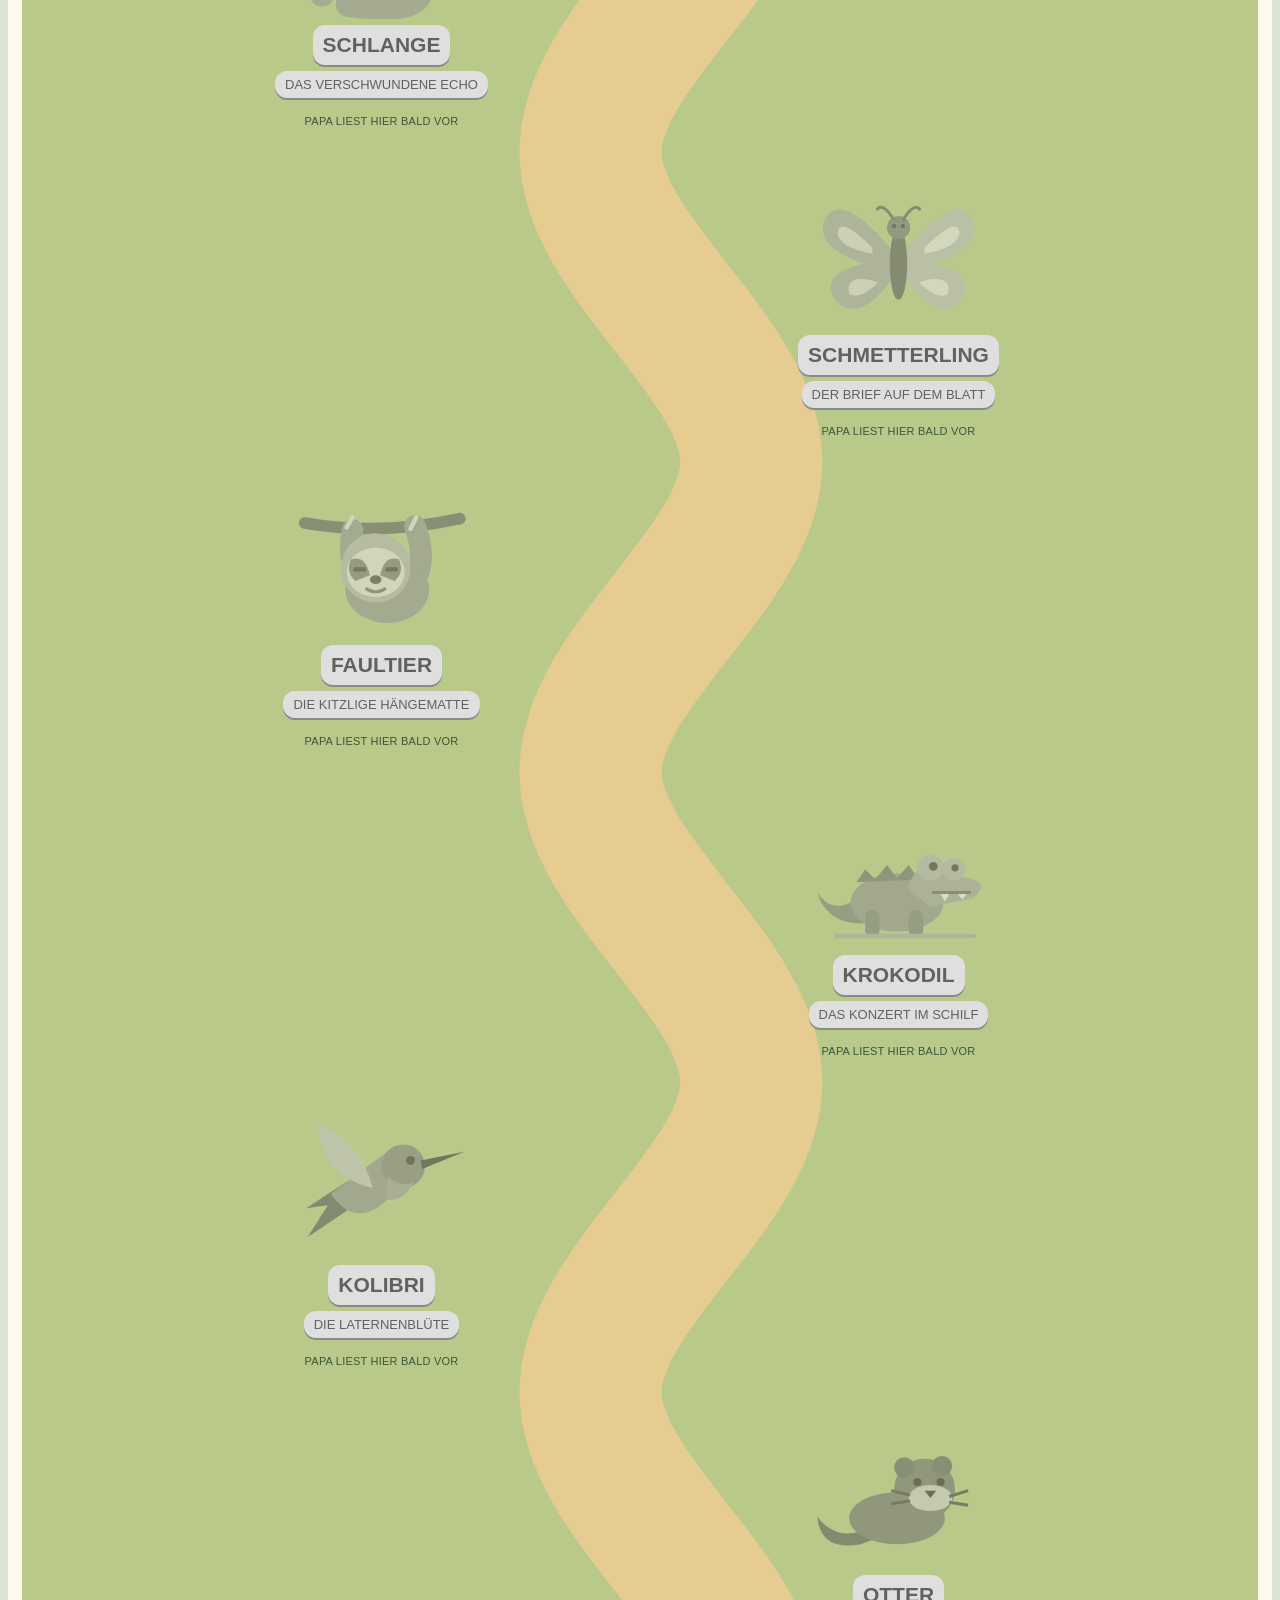
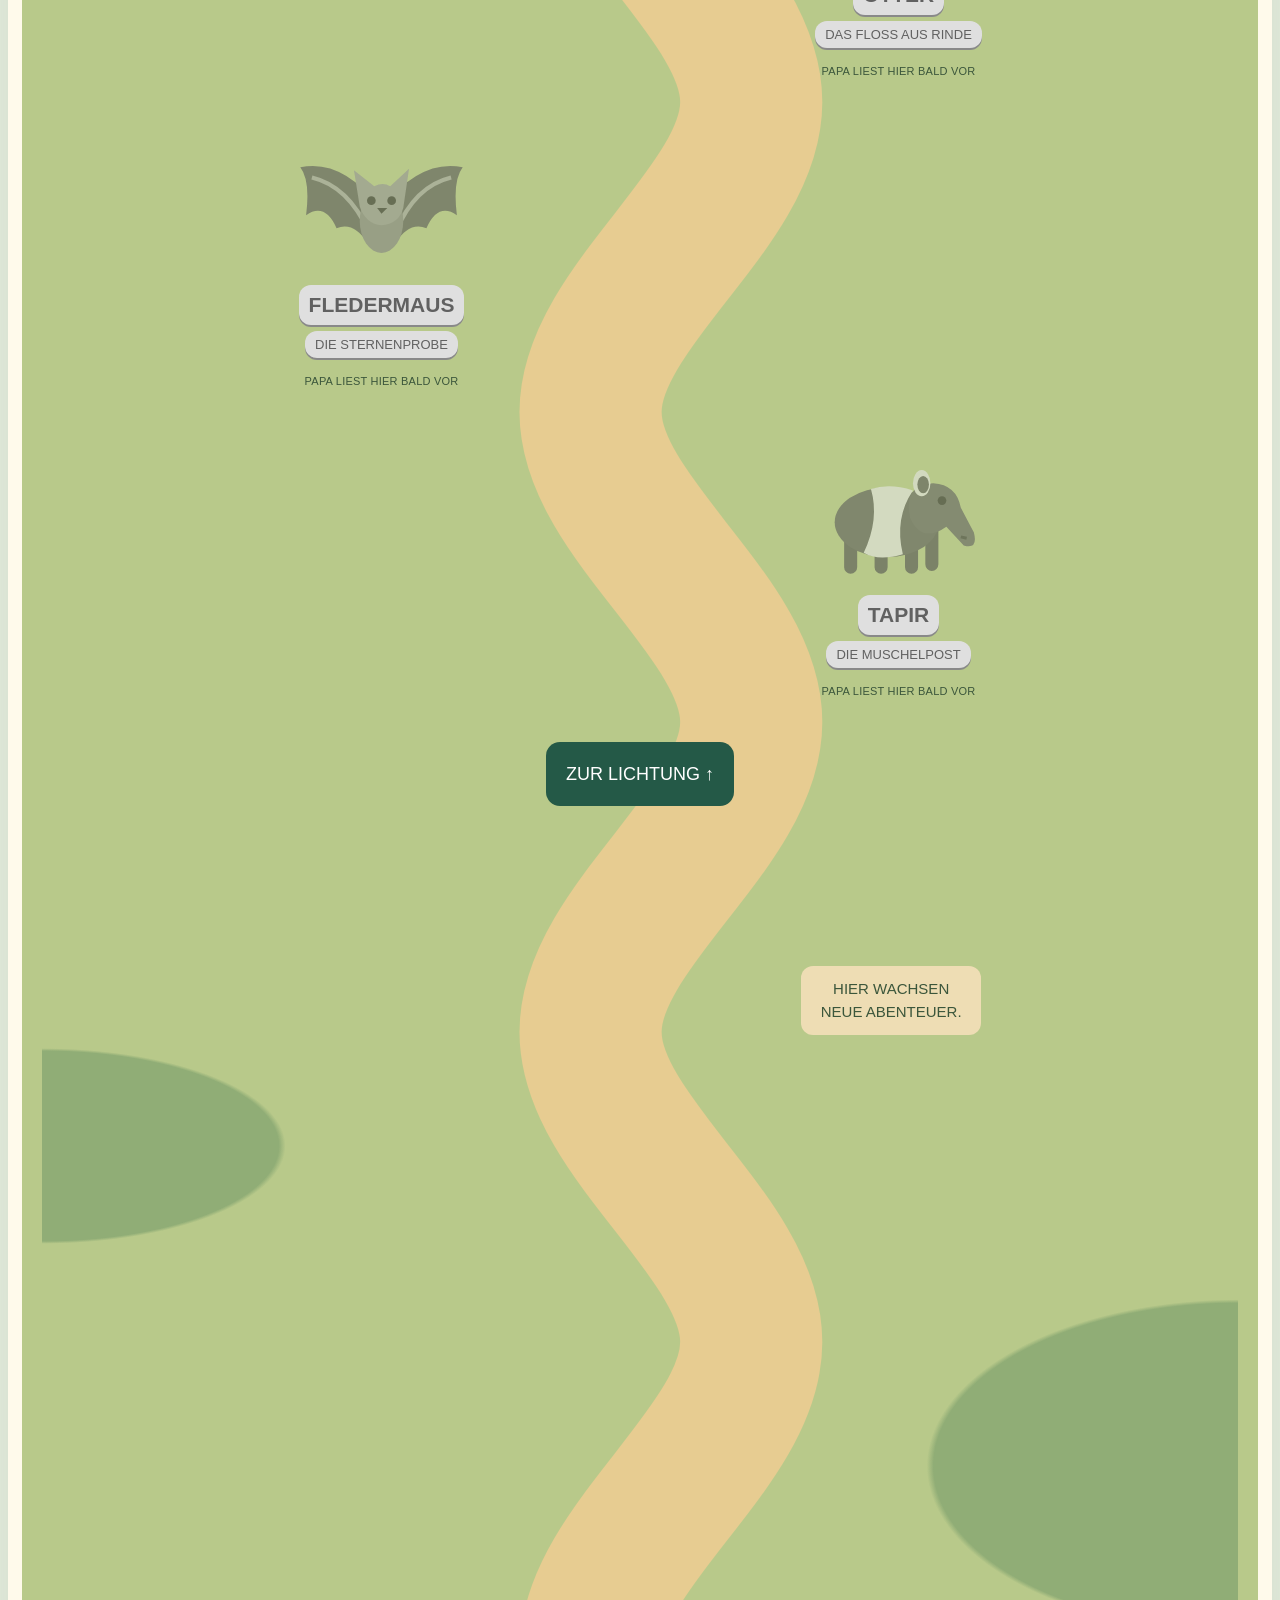
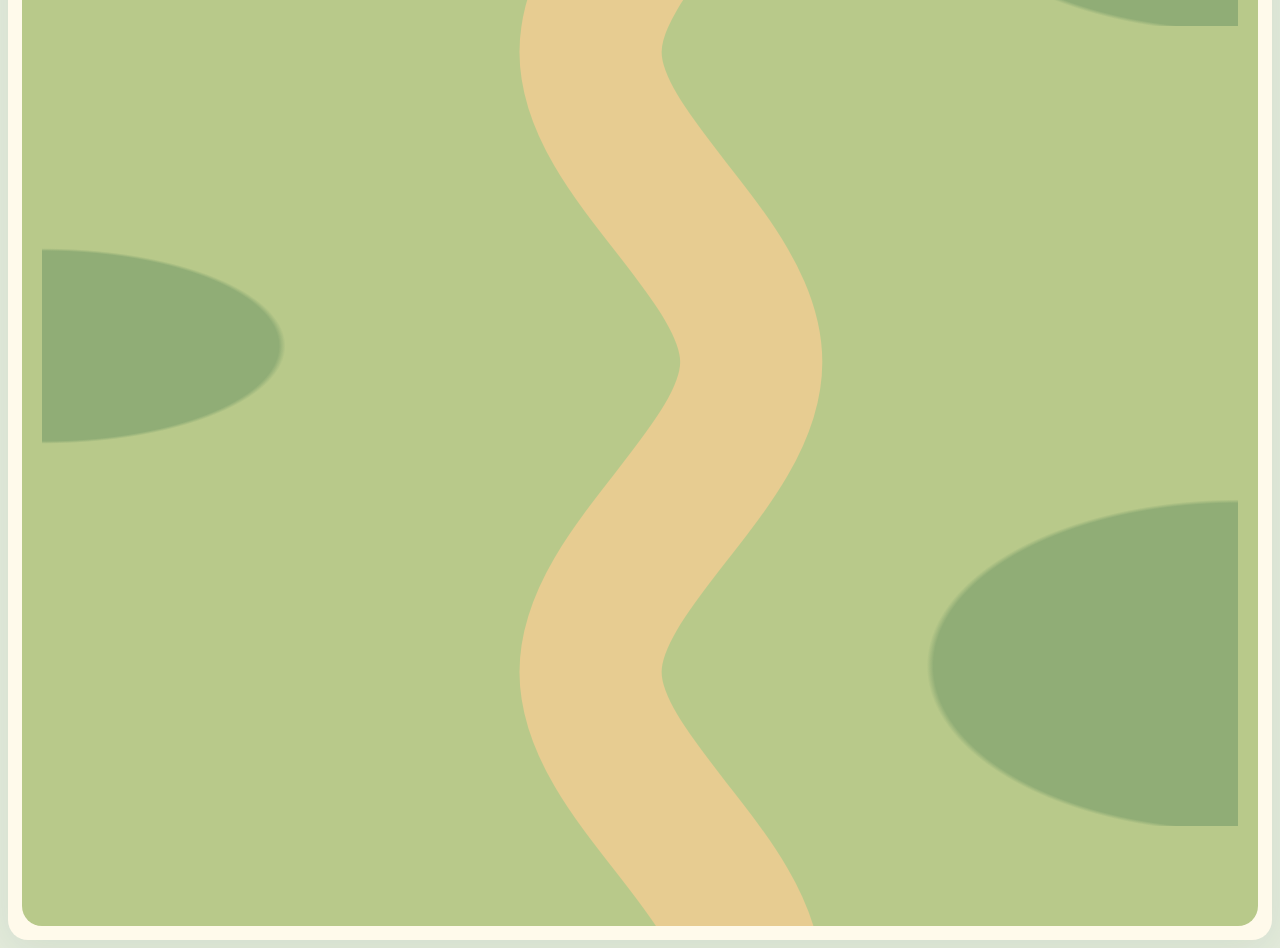
==== commit b26d3dcf: "Sprachhinweis und Forscherbuch auf der Lichtung entflechten" ====
--- a/index.html
+++ b/index.html
@@ -1,5 +1,5 @@
-<!doctype html><html lang="de-CH"><meta charset="utf-8"><meta name="viewport" content="width=device-width,initial-scale=1"><link rel="manifest" href="manifest.webmanifest"><meta name="apple-mobile-web-app-capable" content="yes"><meta name="theme-color" content="#e5ecdc"><link rel="stylesheet" href="homescreen.css"><title>EMILIAS DSCHUNGELCAMP</title><link rel="stylesheet" href="camp.css"><link rel="stylesheet" href="lichtung.css"><link rel="stylesheet" href="fluss.css"><link rel="stylesheet" href="ipad.css"><link rel="stylesheet" href="silbenpfad.css"><link rel="stylesheet" href="startszene.css"><link rel="stylesheet" href="dschungelpfad.css"><link rel="stylesheet" href="werkzeuge.css"><link rel="stylesheet" href="kino.css"><main><header><button id="homeLink"><span aria-hidden="true" class="home-icon">⌂</span> Lichtung</button></header>
-<section id="home"><div class="clearing"><h1><img class="camp-logo" src="art/camp-icon-180.png" width="40" height="40" alt="">Emilias Dschungelcamp</h1><button id="dailyInvite" class="post-invite place post-place" hidden><span class="postbox" aria-hidden="true"><i></i></span><span><strong>Dschungelpost</strong><small id="dailyLabel"></small></span></button><button class="place river-place" id="riverLink" aria-label="Das Geheimnis am Fluss"><span>Zum Fluss <b aria-hidden="true">➜</b></span></button><button class="place werkstatt" id="practiceLink"><svg class="animal syllable-stone" aria-hidden="true" viewBox="0 0 120 100"><path d="M8 82 C30 70 50 92 72 80 S104 70 116 82" fill="none" stroke="#c9a56a" stroke-width="7" stroke-linecap="round"/><ellipse cx="60" cy="52" rx="40" ry="28" fill="#cfc7b2" stroke="#7d7461" stroke-width="3"/><text x="60" y="63" text-anchor="middle" font-family="Verdana,Arial,sans-serif" font-weight="bold" font-size="30" fill="#2d4a3c">MA</text></svg><span>SILBENPFAD</span></button><aside role="img" aria-label="Emilia auf der Lichtung"></aside><button class="place tukan" id="missionLink"><svg class="animal" aria-hidden="true" viewBox="0 0 120 100"><use href="art/animals.svg#tukan"/></svg><span>TUKAN</span></button><button class="place frosch" id="frogLink"><svg class="animal" aria-hidden="true" viewBox="0 0 120 100"><use href="art/animals.svg#frosch"/></svg><span>FROSCH</span></button><button class="place affe" id="monkeyLink"><svg class="animal" aria-hidden="true" viewBox="0 0 120 100"><use href="art/animals.svg#affe"/></svg><span>AFFE</span></button><button class="place jaguar" id="catLink"><svg class="animal" aria-hidden="true" viewBox="0 0 120 100"><use href="art/animals.svg#jaguar"/></svg><span>JAGUAR</span></button><button class="place buch" id="bookLink"><svg class="animal" aria-hidden="true" viewBox="0 0 120 100"><use href="art/animals.svg#buch"/></svg><span>FORSCHERBUCH</span><small id="bookCount">0 / 4 TIERE</small></button><div class="parent-tools"><a class="path-invite" href="#expeditionPath">Weiter in den Dschungel <span aria-hidden="true">↓</span></a><section id="voiceSetup" hidden aria-label="Stimme einrichten"><strong>Papas Stimme fehlt hier</strong><p>Diese Home-Bildschirm-App hat einen eigenen Speicher. Öffne den Elternbereich hier in der App und melde dich einmal als Mike an.</p><a href="eltern.html">Stimme einrichten</a></section><a class="parents" href="eltern.html">Elternbereich</a></div></div><section id="expeditionPath" aria-label="Dschungelpfad"><h2>Unter dem Blätterdach</h2><ol id="journeyStops"></ol><button id="journeyTop">Zur Lichtung ↑</button><div id="journeyBeyond"><p>Hier wachsen neue Abenteuer.</p><div id="journeyHorizon" aria-hidden="true"></div></div></section></section><section id="frog" hidden><aside aria-label="Emilia beim Frosch" role="img"></aside><small id="frogStep"></small><h1 id="frogTitle"></h1><p id="frogHint"></p><div id="frogTask"></div><div id="frogOptions"></div><div id="frogTools" class="tools"><button id="frogNext" disabled>Weiter</button></div></section><section id="book" hidden><aside role="img" aria-label="Emilia mit Forscherbuch" data-pose="book"></aside><div class="book-heading"><h1>Mein Forscherbuch</h1><p id="bookText"></p><div id="bookAreas"></div></div><h2>Meine Tierfreunde</h2><div id="finds"></div><button id="riverBook">Meine Flussfunde ›</button><button id="practiceBook">Meine Silbenfunde ›</button><button id="kinoBook">Meine Filme ›</button><h2>Am Dschungelpfad</h2><div id="journeyFinds"></div><h2>Meine Abzeichen</h2><div id="awards"></div><p id="bookGoal"></p><section class="post-album"><h2>Meine Dschungelpost</h2><p id="postTally"></p><div id="postStamps"></div></section></section>
+<!doctype html><html lang="de-CH"><meta charset="utf-8"><meta name="viewport" content="width=device-width,initial-scale=1"><link rel="manifest" href="manifest.webmanifest"><link rel="apple-touch-icon" sizes="180x180" href="art/camp-icon-180.png"><meta name="apple-mobile-web-app-capable" content="yes"><meta name="theme-color" content="#e5ecdc"><link rel="stylesheet" href="homescreen.css"><title>EMILIAS DSCHUNGELCAMP</title><link rel="stylesheet" href="camp.css"><link rel="stylesheet" href="lichtung.css"><link rel="stylesheet" href="fluss.css"><link rel="stylesheet" href="ipad.css"><link rel="stylesheet" href="silbenpfad.css"><link rel="stylesheet" href="startszene.css"><link rel="stylesheet" href="dschungelpfad.css"><link rel="stylesheet" href="werkzeuge.css"><link rel="stylesheet" href="kino.css"><main><header><button id="homeLink"><span aria-hidden="true" class="home-icon">⌂</span> Lichtung</button></header>
+<section id="home"><div class="clearing"><h1><img class="camp-logo" src="art/camp-icon-180.png" width="40" height="40" alt="">Emilias Dschungelcamp</h1><button id="dailyInvite" class="post-invite place post-place" hidden><span class="postbox" aria-hidden="true"><i></i></span><span><strong>Dschungelpost</strong><small id="dailyLabel"></small></span></button><button class="place river-place" id="riverLink" aria-label="Das Geheimnis am Fluss"><span>Zum Fluss <b aria-hidden="true">➜</b></span></button><button class="place werkstatt" id="practiceLink"><svg class="animal syllable-stone" aria-hidden="true" viewBox="0 0 120 100"><path d="M8 82 C30 70 50 92 72 80 S104 70 116 82" fill="none" stroke="#c9a56a" stroke-width="7" stroke-linecap="round"/><ellipse cx="60" cy="52" rx="40" ry="28" fill="#cfc7b2" stroke="#7d7461" stroke-width="3"/><text x="60" y="63" text-anchor="middle" font-family="Verdana,Arial,sans-serif" font-weight="bold" font-size="30" fill="#2d4a3c">MA</text></svg><span>SILBENPFAD</span></button><aside role="img" aria-label="Emilia auf der Lichtung"></aside><button class="place tukan" id="missionLink"><svg class="animal" aria-hidden="true" viewBox="0 0 120 100"><use href="art/animals.svg#tukan"/></svg><span>TUKAN</span></button><button class="place frosch" id="frogLink"><svg class="animal" aria-hidden="true" viewBox="0 0 120 100"><use href="art/animals.svg#frosch"/></svg><span>FROSCH</span></button><button class="place affe" id="monkeyLink"><svg class="animal" aria-hidden="true" viewBox="0 0 120 100"><use href="art/animals.svg#affe"/></svg><span>AFFE</span></button><button class="place jaguar" id="catLink"><svg class="animal" aria-hidden="true" viewBox="0 0 120 100"><use href="art/animals.svg#jaguar"/></svg><span>JAGUAR</span></button><button class="place buch" id="bookLink"><svg class="animal" aria-hidden="true" viewBox="0 0 120 100"><use href="art/animals.svg#buch"/></svg><span>FORSCHERBUCH</span><small id="bookCount">0 / 4 TIERE</small></button><div class="parent-tools"><a class="path-invite" href="#expeditionPath">Weiter in den Dschungel <span aria-hidden="true">↓</span></a><a class="parents" href="eltern.html">Elternbereich</a></div></div><section id="expeditionPath" aria-label="Dschungelpfad"><section id="voiceSetup" hidden aria-label="Stimme einrichten"><strong>Papas Stimme fehlt hier</strong><p>Diese Home-Bildschirm-App hat einen eigenen Speicher. Öffne den Elternbereich hier in der App und melde dich einmal als Mike an.</p><a href="eltern.html">Stimme einrichten</a></section><h2>Unter dem Blätterdach</h2><ol id="journeyStops"></ol><button id="journeyTop">Zur Lichtung ↑</button><div id="journeyBeyond"><p>Hier wachsen neue Abenteuer.</p><div id="journeyHorizon" aria-hidden="true"></div></div></section></section><section id="frog" hidden><aside aria-label="Emilia beim Frosch" role="img"></aside><small id="frogStep"></small><h1 id="frogTitle"></h1><p id="frogHint"></p><div id="frogTask"></div><div id="frogOptions"></div><div id="frogTools" class="tools"><button id="frogNext" disabled>Weiter</button></div></section><section id="book" hidden><aside role="img" aria-label="Emilia mit Forscherbuch" data-pose="book"></aside><div class="book-heading"><h1>Mein Forscherbuch</h1><p id="bookText"></p><div id="bookAreas"></div></div><h2>Meine Tierfreunde</h2><div id="finds"></div><button id="riverBook">Meine Flussfunde ›</button><button id="practiceBook">Meine Silbenfunde ›</button><button id="kinoBook">Meine Filme ›</button><h2>Am Dschungelpfad</h2><div id="journeyFinds"></div><h2>Meine Abzeichen</h2><div id="awards"></div><p id="bookGoal"></p><section class="post-album"><h2>Meine Dschungelpost</h2><p id="postTally"></p><div id="postStamps"></div></section></section>
 <div id="game" hidden><aside aria-hidden="true"></aside><small id="progress"></small><h1 id="heading"></h1><p id="hint"></p><div id="task"></div><div id="options"></div><div id="nav"></div></div>
 <section id="trail" hidden><div class="theatre"><aside role="img" aria-label="Emilia begleitet dich"></aside><div id="friend"></div></div><small id="trailStep"></small><h1 id="trailTitle"></h1><div id="model"></div><div id="trailChoices"></div><div id="trailTools"></div></section><section id="daily" hidden><div class="theatre"><aside aria-label="Emilia öffnet die Dschungelpost" role="img" data-pose="book"></aside><div id="postAnimal"></div></div><small>Dschungelpost</small><h1 id="postTitle"></h1><p id="postCue"></p><div id="postModel"></div><div id="postChoices"></div><div id="postActions"></div></section><section id="river" hidden><div id="riverScene"></div><h1 id="riverTitle"></h1><p id="riverHint"></p><div id="riverBoard"></div><div id="riverActions"></div><div id="riverTools" class="tools"></div></section><section id="practice" hidden><div class="companion"><aside role="img" aria-label="Emilia begleitet deinen Silbenpfad" data-pose="listen"></aside><svg class="animal" aria-hidden="true" viewBox="0 0 120 100"><use href="art/animals.svg#tukan"/></svg></div><h1 id="practiceTitle"></h1><p id="practiceHint"></p><div id="practiceTrack"></div><div id="practiceModel"></div><div id="practiceChoices"></div><div id="practiceTools"></div></section><section id="kino" hidden aria-label="Lagerfeuer-Kino"><h1 id="kinoTitle">Lagerfeuer-Kino</h1><div id="kinoStage"></div><div id="kinoControls"></div><div id="kinoPicker"></div></section><output id="newAward" hidden aria-live="polite"></output><p role="status" id="feedback"></p><button id="audioRetry" hidden><span aria-hidden="true">▶</span> Anhören</button></main>
 <script>
--- a/dschungelpfad.css
+++ b/dschungelpfad.css
@@ -21,7 +21,7 @@
 #home .parent-tools {
   position: absolute;
   bottom: 0;
-  left: 0;
+  left: auto;
   right: 0;
   display: flex;
   align-items: end;
@@ -35,7 +35,17 @@
   padding: 4px 10px;
 }
 #voiceSetup {
-  max-width: 75%;
+  max-width: 42rem;
+  margin: 0 auto;
+  text-align: left;
+}
+#home .buch {
+  top: auto;
+  bottom: 12px;
+  transform: translateX(-50%);
+}
+#home .buch .animal {
+  height: clamp(54px, 9svh, 86px);
 }
 .path-invite {
   display: none;
